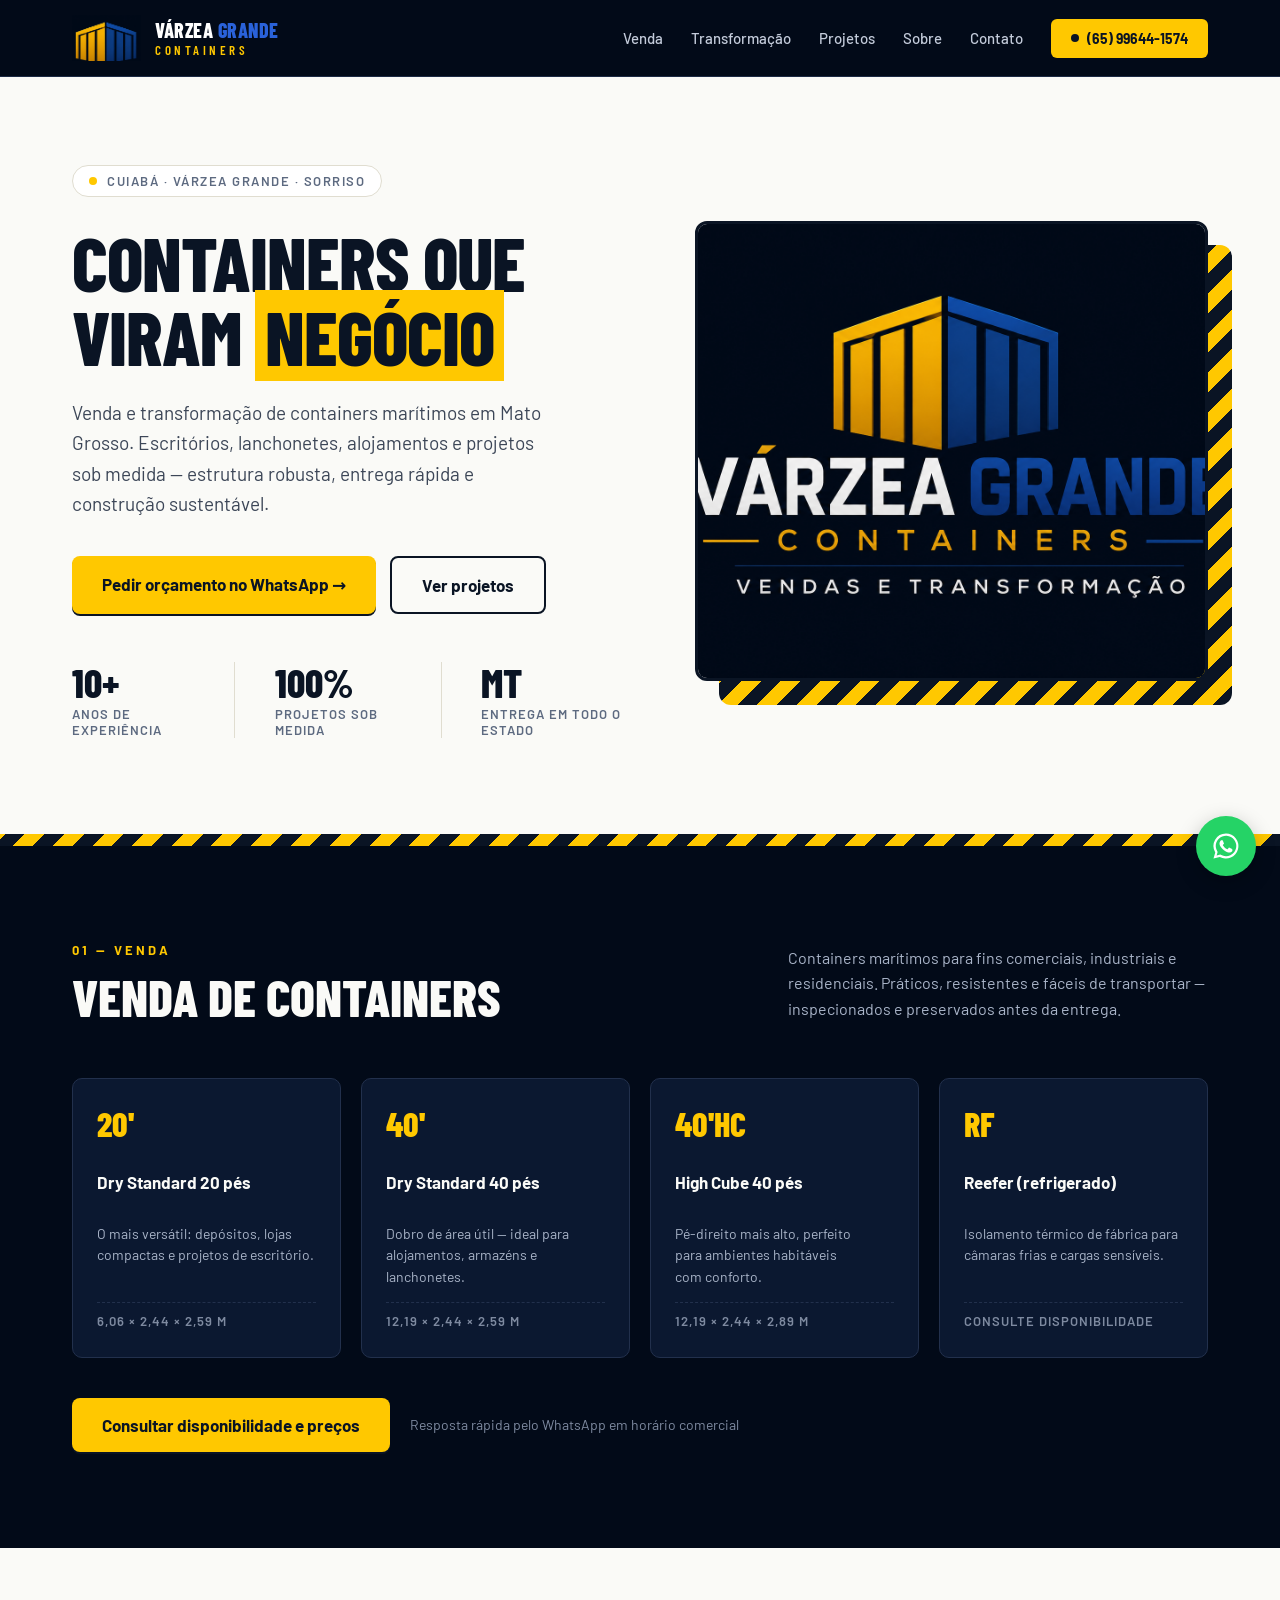
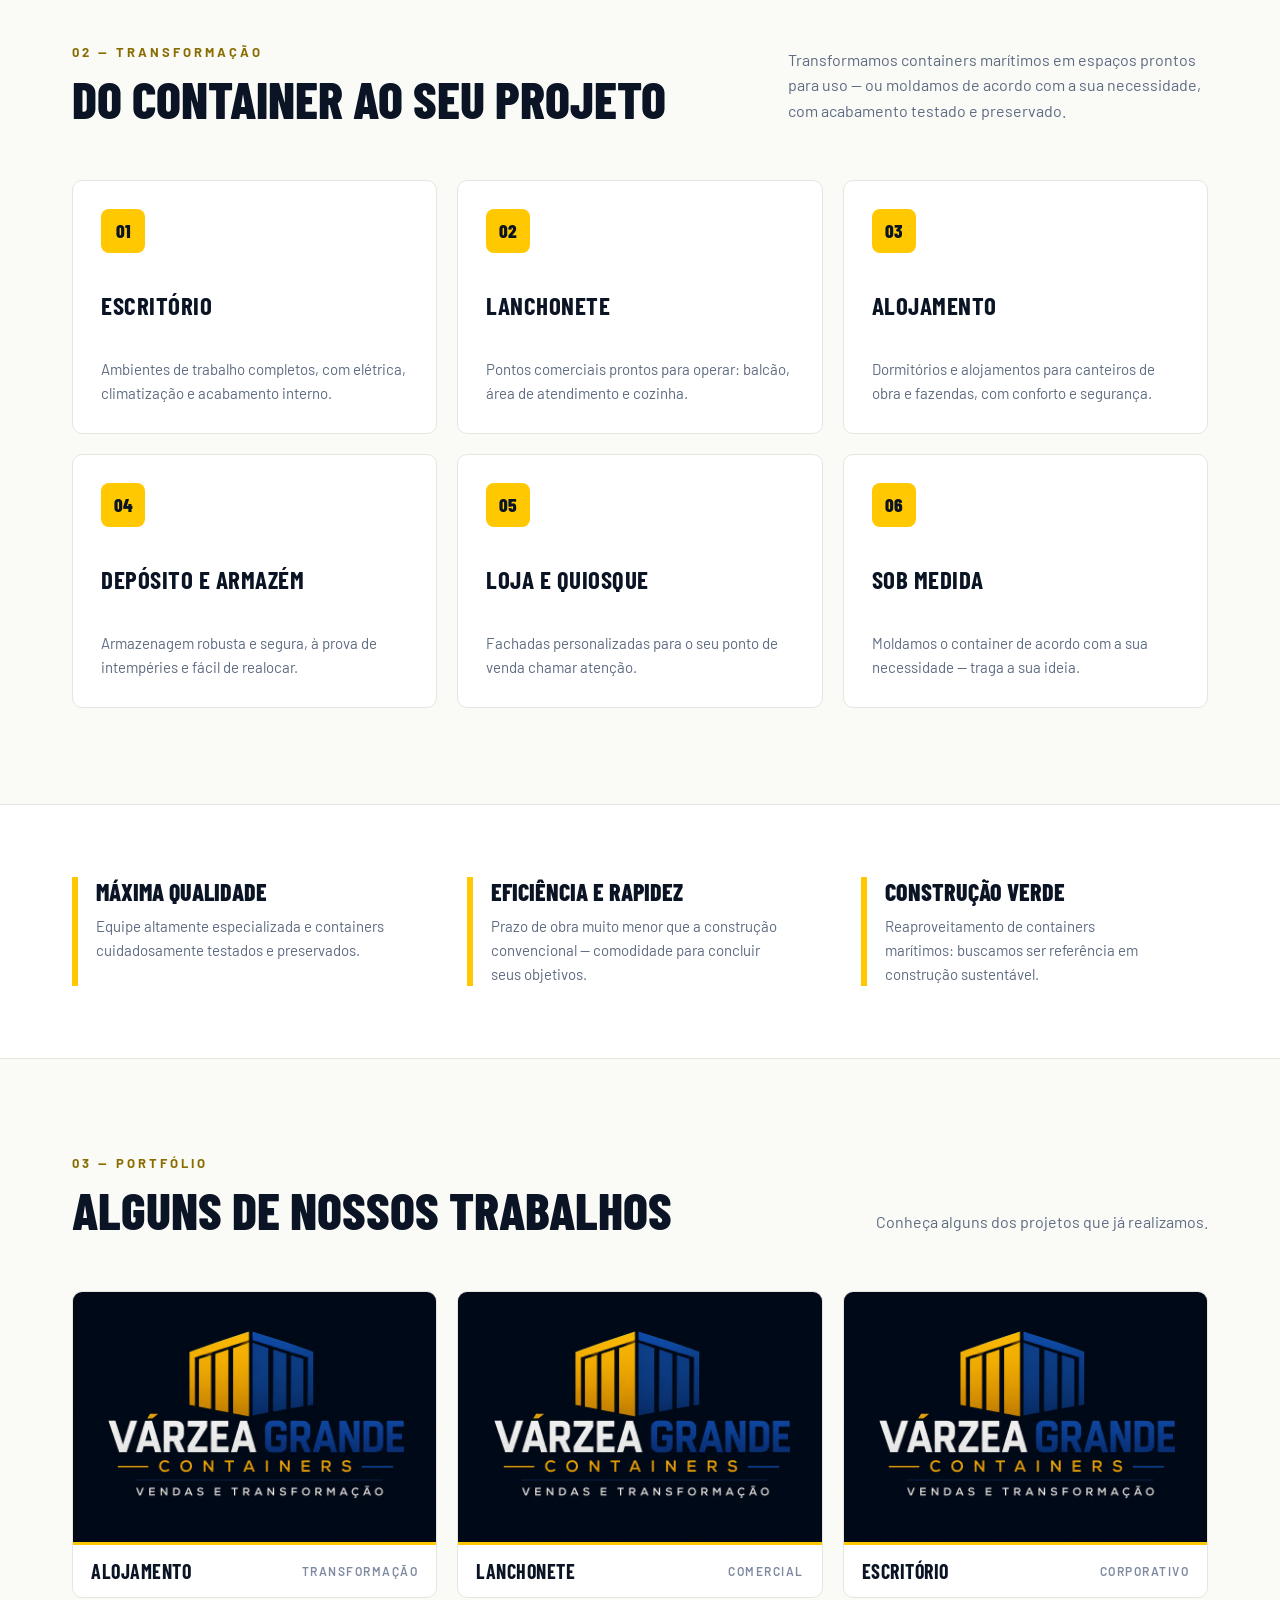
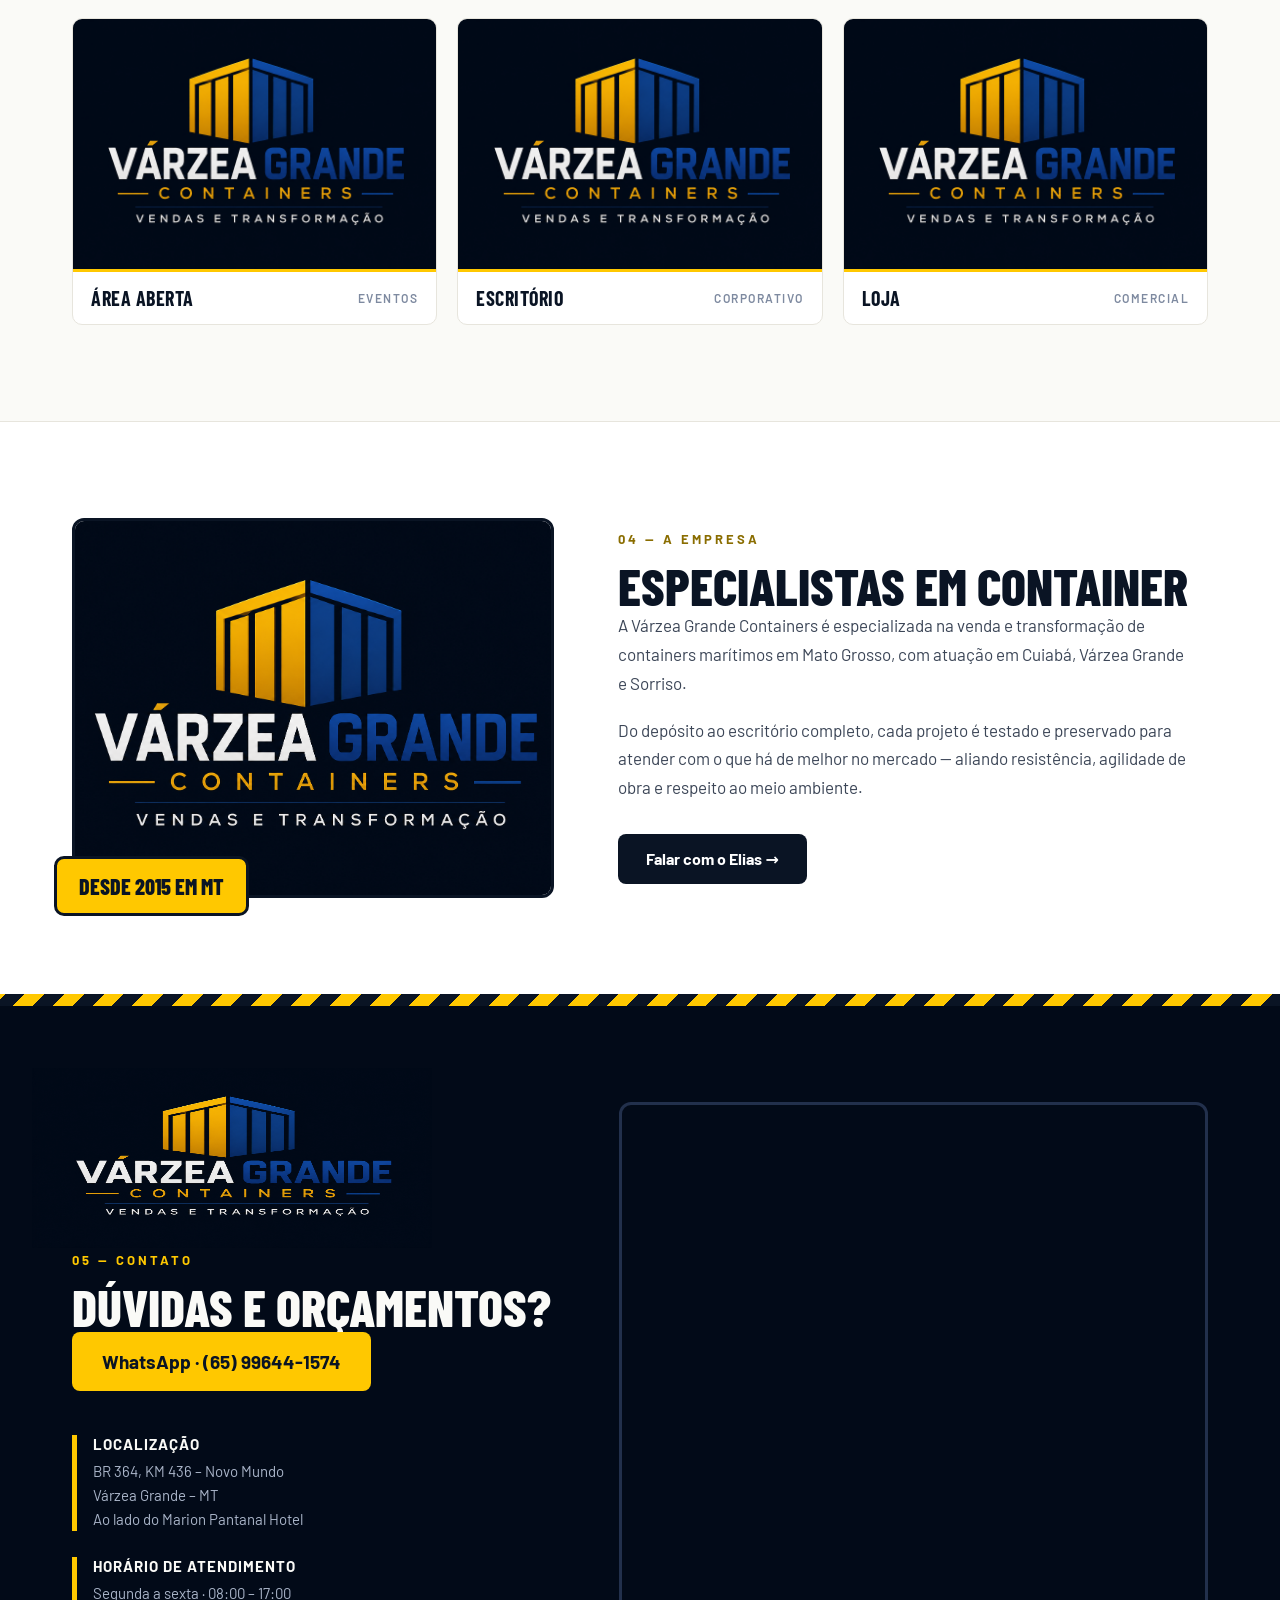
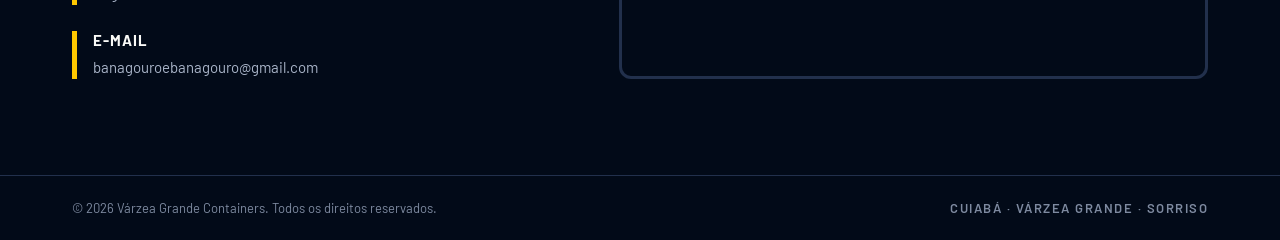
==== index.html @ d8d87a38 "SEO: sitemap, robots.txt, 404, _headers, meta tags aprimoradas, JSON-LD enriquecido, lazy loading em" ====
<!DOCTYPE html>
<html lang="pt-BR">
<head>
  <meta charset="utf-8">
  <meta name="viewport" content="width=device-width, initial-scale=1">
  <title>Várzea Grande Containers — Venda e Transformação de Containers em MT</title>
  <meta name="description" content="Venda e transformação de containers marítimos em Mato Grosso. Escritórios, lanchonetes, alojamentos e projetos sob medida. Entrega rápida em Cuiabá, Várzea Grande e Sorriso.">
  <meta name="keywords" content="container, venda de container, container transformers, container escritório, container lanchonete, container MT, Várzea Grande containers, Cuiabá container, container marítimo, container habitável">
  <meta name="robots" content="index, follow">
  <link rel="preconnect" href="https://fonts.googleapis.com">
  <link rel="preconnect" href="https://fonts.gstatic.com" crossorigin>
  <link href="https://fonts.googleapis.com/css2?family=Barlow+Condensed:wght@500;600;700;800&family=Barlow:wght@400;500;600;700&display=swap" rel="stylesheet">
  <link rel="stylesheet" href="styles.css">
  <link rel="icon" href="assets/logo-icon.png" type="image/png">
  <link rel="apple-touch-icon" href="assets/logo-icon.png">

  <link rel="canonical" href="https://varzeagrandecontainers.com.br/">
  <meta name="author" content="Várzea Grande Containers">
  <meta name="geo.region" content="BR-MT">
  <meta name="geo.placename" content="Várzea Grande">
  <meta name="geo.position" content="-15.646227;-56.198241">
  <meta name="ICBM" content="-15.646227, -56.198241">
  <meta name="theme-color" content="#0a0a0a">

  <meta property="og:type" content="website">
  <meta property="og:url" content="https://varzeagrandecontainers.com.br/">
  <meta property="og:title" content="Várzea Grande Containers — Venda e Transformação de Containers em MT">
  <meta property="og:description" content="Venda e transformação de containers marítimos em Mato Grosso. Escritórios, lanchonetes, alojamentos e projetos sob medida. Entrega rápida em Cuiabá, Várzea Grande e Sorriso.">
  <meta property="og:image" content="https://varzeagrandecontainers.com.br/assets/logo.png">
  <meta property="og:image:width" content="512">
  <meta property="og:image:height" content="512">
  <meta property="og:locale" content="pt_BR">
  <meta property="og:site_name" content="Várzea Grande Containers">

  <meta name="twitter:card" content="summary">
  <meta name="twitter:title" content="Várzea Grande Containers — Venda e Transformação de Containers em MT">
  <meta name="twitter:description" content="Venda e transformação de containers marítimos em Mato Grosso. Escritórios, lanchonetes, alojamentos e projetos sob medida.">
  <meta name="twitter:image" content="https://varzeagrandecontainers.com.br/assets/logo.png">

  <script type="application/ld+json">
  {
    "@context": "https://schema.org",
    "@type": "LocalBusiness",
    "@id": "https://varzeagrandecontainers.com.br",
    "name": "Várzea Grande Containers",
    "description": "Venda e transformação de containers marítimos em Mato Grosso. Escritórios, lanchonetes, alojamentos e projetos sob medida.",
    "url": "https://varzeagrandecontainers.com.br/",
    "telephone": "+5565996441574",
    "email": "banagouroebanagouro@gmail.com",
    "image": "https://varzeagrandecontainers.com.br/assets/logo.png",
    "logo": "https://varzeagrandecontainers.com.br/assets/logo-icon.png",
    "foundingDate": "2015",
    "priceRange": "$$",
    "areaServed": [
      { "@type": "City", "name": "Cuiabá" },
      { "@type": "City", "name": "Várzea Grande" },
      { "@type": "City", "name": "Sorriso" },
      { "@type": "State", "name": "Mato Grosso" }
    ],
    "sameAs": [
      "https://wa.me/5565996441574"
    ],
    "address": {
      "@type": "PostalAddress",
      "streetAddress": "BR 364, KM 436 – Novo Mundo",
      "addressLocality": "Várzea Grande",
      "addressRegion": "MT",
      "addressCountry": "BR",
      "postalCode": "78110-680"
    },
    "geo": {
      "@type": "GeoCoordinates",
      "latitude": -15.646227,
      "longitude": -56.198241
    },
    "openingHoursSpecification": {
      "@type": "OpeningHoursSpecification",
      "dayOfWeek": ["Monday", "Tuesday", "Wednesday", "Thursday", "Friday"],
      "opens": "08:00",
      "closes": "17:00"
    },
    "contactPoint": {
      "@type": "ContactPoint",
      "telephone": "+5565996441574",
      "contactType": "sales",
      "availableLanguage": ["Portuguese"]
    }
  }
  </script>
</head>
<body>

  <!-- ======================= NAV ======================= -->
  <header class="header">
    <div class="header-inner">
      <a href="#topo" class="logo">
        <img src="assets/logo-icon.png" alt="Várzea Grande Containers" class="logo-icon">
        <span class="logo-text">
          <span class="logo-title">Várzea <span class="logo-highlight">Grande</span></span>
          <span class="logo-sub">Containers</span>
        </span>
      </a>
      <button class="menu-toggle" aria-label="Abrir menu" onclick="document.querySelector('.nav').classList.toggle('nav--open');document.querySelector('.menu-toggle').classList.toggle('menu-toggle--open')">
        <span></span><span></span><span></span>
      </button>
      <nav class="nav">
        <a href="#venda" class="nav-link">Venda</a>
        <a href="#transformacao" class="nav-link">Transformação</a>
        <a href="#projetos" class="nav-link">Projetos</a>
        <a href="#sobre" class="nav-link">Sobre</a>
        <a href="#contato" class="nav-link">Contato</a>
        <a href="https://wa.me/5565996441574?text=Ol%C3%A1!%20Vi%20o%20site%20da%20V%C3%A1rzea%20Grande%20Containers%20e%20gostaria%20de%20um%20or%C3%A7amento." target="_blank" rel="noopener" class="btn-whats-nav">
          <span class="dot"></span>
          (65) 99644-1574
        </a>
      </nav>
    </div>
  </header>

  <!-- ======================= HERO ======================= -->
  <section id="topo" class="hero">
    <div class="hero-inner">
      <div class="hero-content">
        <div class="hero-badge">
          <span class="badge-dot"></span>
          Cuiabá · Várzea Grande · Sorriso
        </div>
        <h1 class="hero-title">
          Containers que viram <span class="hero-highlight">negócio</span>
        </h1>
        <p class="hero-desc">
          Venda e transformação de containers marítimos em Mato Grosso. Escritórios, lanchonetes, alojamentos e projetos sob medida — estrutura robusta, entrega rápida e construção sustentável.
        </p>
        <div class="hero-buttons">
          <a href="https://wa.me/5565996441574?text=Ol%C3%A1!%20Vi%20o%20site%20da%20V%C3%A1rzea%20Grande%20Containers%20e%20gostaria%20de%20um%20or%C3%A7amento." target="_blank" rel="noopener" class="btn-primary">
            Pedir orçamento no WhatsApp →
          </a>
          <a href="#projetos" class="btn-secondary">
            Ver projetos
          </a>
        </div>
        <div class="hero-stats">
          <div class="stat">
            <div class="stat-value">10+</div>
            <div class="stat-label">anos de experiência</div>
          </div>
          <div class="stat-divider"></div>
          <div class="stat">
            <div class="stat-value">100%</div>
            <div class="stat-label">projetos sob medida</div>
          </div>
          <div class="stat-divider"></div>
          <div class="stat">
            <div class="stat-value">MT</div>
            <div class="stat-label">entrega em todo o estado</div>
          </div>
        </div>
      </div>
      <div class="hero-image-wrap">
        <div class="hero-bg-pattern"></div>
        <div class="hero-image-frame">
          <img src="uploads/ChatGPT%20Image%209%20de%20jul.%20de%202026%2C%2013_11_49.png" alt="Container marítimo transformado em escritório comercial — Várzea Grande Containers" class="hero-img" loading="eager" width="600" height="460">
        </div>
      </div>
    </div>
    <div class="hero-divider"></div>
  </section>

  <!-- ======================= VENDA ======================= -->
  <section id="venda" class="section-venda">
    <div class="container">
      <div class="section-header">
        <div>
          <div class="section-tag">01 — Venda</div>
          <h2 class="section-title">Venda de containers</h2>
        </div>
        <p class="section-desc">
          Containers marítimos para fins comerciais, industriais e residenciais. Práticos, resistentes e fáceis de transportar — inspecionados e preservados antes da entrega.
        </p>
      </div>
      <div class="tipos-grid">
        <div class="tipo-card">
          <div class="tipo-tamanho">20'</div>
          <h3 class="tipo-nome">Dry Standard 20 pés</h3>
          <div class="tipo-desc">O mais versátil: depósitos, lojas compactas e projetos de escritório.</div>
          <div class="tipo-medidas">6,06 × 2,44 × 2,59 m</div>
        </div>
        <div class="tipo-card">
          <div class="tipo-tamanho">40'</div>
          <h3 class="tipo-nome">Dry Standard 40 pés</h3>
          <div class="tipo-desc">Dobro de área útil — ideal para alojamentos, armazéns e lanchonetes.</div>
          <div class="tipo-medidas">12,19 × 2,44 × 2,59 m</div>
        </div>
        <div class="tipo-card">
          <div class="tipo-tamanho">40'HC</div>
          <h3 class="tipo-nome">High Cube 40 pés</h3>
          <div class="tipo-desc">Pé-direito mais alto, perfeito para ambientes habitáveis com conforto.</div>
          <div class="tipo-medidas">12,19 × 2,44 × 2,89 m</div>
        </div>
        <div class="tipo-card">
          <div class="tipo-tamanho">RF</div>
          <h3 class="tipo-nome">Reefer (refrigerado)</h3>
          <div class="tipo-desc">Isolamento térmico de fábrica para câmaras frias e cargas sensíveis.</div>
          <div class="tipo-medidas">Consulte disponibilidade</div>
        </div>
      </div>
      <div class="venda-cta">
        <a href="https://wa.me/5565996441574?text=Ol%C3%A1!%20Vi%20o%20site%20da%20V%C3%A1rzea%20Grande%20Containers%20e%20gostaria%20de%20um%20or%C3%A7amento." target="_blank" rel="noopener" class="btn-primary">Consultar disponibilidade e preços</a>
        <span class="venda-cta-hint">Resposta rápida pelo WhatsApp em horário comercial</span>
      </div>
    </div>
  </section>

  <!-- ======================= TRANSFORMAÇÃO ======================= -->
  <section id="transformacao" class="section-transformacao">
    <div class="container">
      <div class="section-header">
        <div>
          <div class="section-tag section-tag--dark">02 — Transformação</div>
          <h2 class="section-title section-title--dark">Do container ao seu projeto</h2>
        </div>
        <p class="section-desc section-desc--dark">
          Transformamos containers marítimos em espaços prontos para uso — ou moldamos de acordo com a sua necessidade, com acabamento testado e preservado.
        </p>
      </div>
      <div class="servicos-grid">
        <div class="servico-card">
          <div class="servico-num">01</div>
          <h3 class="servico-nome">Escritório</h3>
          <div class="servico-desc">Ambientes de trabalho completos, com elétrica, climatização e acabamento interno.</div>
        </div>
        <div class="servico-card">
          <div class="servico-num">02</div>
          <h3 class="servico-nome">Lanchonete</h3>
          <div class="servico-desc">Pontos comerciais prontos para operar: balcão, área de atendimento e cozinha.</div>
        </div>
        <div class="servico-card">
          <div class="servico-num">03</div>
          <h3 class="servico-nome">Alojamento</h3>
          <div class="servico-desc">Dormitórios e alojamentos para canteiros de obra e fazendas, com conforto e segurança.</div>
        </div>
        <div class="servico-card">
          <div class="servico-num">04</div>
          <h3 class="servico-nome">Depósito e armazém</h3>
          <div class="servico-desc">Armazenagem robusta e segura, à prova de intempéries e fácil de realocar.</div>
        </div>
        <div class="servico-card">
          <div class="servico-num">05</div>
          <h3 class="servico-nome">Loja e quiosque</h3>
          <div class="servico-desc">Fachadas personalizadas para o seu ponto de venda chamar atenção.</div>
        </div>
        <div class="servico-card">
          <div class="servico-num">06</div>
          <h3 class="servico-nome">Sob medida</h3>
          <div class="servico-desc">Moldamos o container de acordo com a sua necessidade — traga a sua ideia.</div>
        </div>
      </div>
    </div>
  </section>

  <!-- ======================= DIFERENCIAIS ======================= -->
  <section class="section-diferenciais">
    <div class="container diferenciais-inner">
      <div class="diferencial">
        <div class="diferencial-bar"></div>
        <div>
          <div class="diferencial-title">Máxima qualidade</div>
          <div class="diferencial-desc">Equipe altamente especializada e containers cuidadosamente testados e preservados.</div>
        </div>
      </div>
      <div class="diferencial">
        <div class="diferencial-bar"></div>
        <div>
          <div class="diferencial-title">Eficiência e rapidez</div>
          <div class="diferencial-desc">Prazo de obra muito menor que a construção convencional — comodidade para concluir seus objetivos.</div>
        </div>
      </div>
      <div class="diferencial">
        <div class="diferencial-bar"></div>
        <div>
          <div class="diferencial-title">Construção verde</div>
          <div class="diferencial-desc">Reaproveitamento de containers marítimos: buscamos ser referência em construção sustentável.</div>
        </div>
      </div>
    </div>
  </section>

  <!-- ======================= PROJETOS ======================= -->
  <section id="projetos" class="section-projetos">
    <div class="container">
      <div class="section-header">
        <div>
          <div class="section-tag section-tag--dark">03 — Portfólio</div>
          <h2 class="section-title section-title--dark">Alguns de nossos trabalhos</h2>
        </div>
        <p class="section-desc section-desc--dark">Conheça alguns dos projetos que já realizamos.</p>
      </div>
      <div class="projetos-grid">
        <div class="projeto-card">
          <div class="projeto-img-wrap">
            <img src="uploads/ChatGPT%20Image%209%20de%20jul.%20de%202026%2C%2013_11_49.png" alt="Container transformado em alojamento — Várzea Grande Containers" class="projeto-img" loading="lazy" width="400" height="250">
          </div>
          <div class="projeto-info">
            <span class="projeto-nome">Alojamento</span>
            <span class="projeto-tag">Transformação</span>
          </div>
        </div>
        <div class="projeto-card">
          <div class="projeto-img-wrap">
            <img src="uploads/ChatGPT%20Image%209%20de%20jul.%20de%202026%2C%2013_11_49.png" alt="Container transformado em lanchonete — Várzea Grande Containers" class="projeto-img" loading="lazy" width="400" height="250">
          </div>
          <div class="projeto-info">
            <span class="projeto-nome">Lanchonete</span>
            <span class="projeto-tag">Comercial</span>
          </div>
        </div>
        <div class="projeto-card">
          <div class="projeto-img-wrap">
            <img src="uploads/ChatGPT%20Image%209%20de%20jul.%20de%202026%2C%2013_11_49.png" alt="Container transformado em escritório corporativo — Várzea Grande Containers" class="projeto-img" loading="lazy" width="400" height="250">
          </div>
          <div class="projeto-info">
            <span class="projeto-nome">Escritório</span>
            <span class="projeto-tag">Corporativo</span>
          </div>
        </div>
        <div class="projeto-card">
          <div class="projeto-img-wrap">
            <img src="uploads/ChatGPT%20Image%209%20de%20jul.%20de%202026%2C%2013_11_49.png" alt="Container transformado em área aberta para eventos — Várzea Grande Containers" class="projeto-img" loading="lazy" width="400" height="250">
          </div>
          <div class="projeto-info">
            <span class="projeto-nome">Área aberta</span>
            <span class="projeto-tag">Eventos</span>
          </div>
        </div>
        <div class="projeto-card">
          <div class="projeto-img-wrap">
            <img src="uploads/ChatGPT%20Image%209%20de%20jul.%20de%202026%2C%2013_11_49.png" alt="Container transformado em escritório executivo — Várzea Grande Containers" class="projeto-img" loading="lazy" width="400" height="250">
          </div>
          <div class="projeto-info">
            <span class="projeto-nome">Escritório</span>
            <span class="projeto-tag">Corporativo</span>
          </div>
        </div>
        <div class="projeto-card">
          <div class="projeto-img-wrap">
            <img src="uploads/ChatGPT%20Image%209%20de%20jul.%20de%202026%2C%2013_11_49.png" alt="Container transformado em loja comercial — Várzea Grande Containers" class="projeto-img" loading="lazy" width="400" height="250">
          </div>
          <div class="projeto-info">
            <span class="projeto-nome">Loja</span>
            <span class="projeto-tag">Comercial</span>
          </div>
        </div>
      </div>
    </div>
  </section>

  <!-- ======================= SOBRE ======================= -->
  <section id="sobre" class="section-sobre">
    <div class="container sobre-inner">
      <div class="sobre-image-wrap">
        <div class="sobre-image-frame">
          <img src="uploads/ChatGPT%20Image%209%20de%20jul.%20de%202026%2C%2013_11_49.png" alt="Pátio da Várzea Grande Containers com containers marítimos disponíveis para venda" class="sobre-img" loading="lazy" width="500" height="380">
        </div>
        <div class="sobre-badge">Desde 2015 em MT</div>
      </div>
      <div>
        <div class="section-tag section-tag--dark">04 — A empresa</div>
        <h2 class="section-title section-title--dark">Especialistas em container</h2>
        <p class="sobre-text">
          A Várzea Grande Containers é especializada na venda e transformação de containers marítimos em Mato Grosso, com atuação em Cuiabá, Várzea Grande e Sorriso.
        </p>
        <p class="sobre-text sobre-text--last">
          Do depósito ao escritório completo, cada projeto é testado e preservado para atender com o que há de melhor no mercado — aliando resistência, agilidade de obra e respeito ao meio ambiente.
        </p>
        <a href="https://wa.me/5565996441574?text=Ol%C3%A1!%20Vi%20o%20site%20da%20V%C3%A1rzea%20Grande%20Containers%20e%20gostaria%20de%20um%20or%C3%A7amento." target="_blank" rel="noopener" class="btn-dark">Falar com o Elias →</a>
      </div>
    </div>
  </section>

  <!-- ======================= CONTATO ======================= -->
  <section id="contato" class="section-contato">
    <div class="contato-divider-top"></div>
    <div class="container contato-inner">
      <div class="contato-info">
        <img src="assets/logo.png" alt="Várzea Grande Containers — logo" class="contato-logo" loading="lazy" width="400" height="180">
        <div class="section-tag">05 — Contato</div>
        <h2 class="section-title section-title--hero">Dúvidas e orçamentos?</h2>
        <a href="https://wa.me/5565996441574?text=Ol%C3%A1!%20Vi%20o%20site%20da%20V%C3%A1rzea%20Grande%20Containers%20e%20gostaria%20de%20um%20or%C3%A7amento." target="_blank" rel="noopener" class="btn-whats-large">
          WhatsApp · (65) 99644-1574
        </a>
        <div class="contato-details">
          <div class="contato-item">
            <div class="contato-bar"></div>
            <div>
              <div class="contato-label">Localização</div>
              <div class="contato-value">BR 364, KM 436 – Novo Mundo<br>Várzea Grande – MT<br>Ao lado do Marion Pantanal Hotel</div>
            </div>
          </div>
          <div class="contato-item">
            <div class="contato-bar"></div>
            <div>
              <div class="contato-label">Horário de atendimento</div>
              <div class="contato-value">Segunda a sexta · 08:00 – 17:00</div>
            </div>
          </div>
          <div class="contato-item">
            <div class="contato-bar"></div>
            <div>
              <div class="contato-label">E-mail</div>
              <div class="contato-value"><a href="mailto:banagouroebanagouro@gmail.com" class="contato-email">banagouroebanagouro@gmail.com</a></div>
            </div>
          </div>
        </div>
      </div>
      <div class="mapa-wrap">
        <iframe src="https://www.google.com/maps/embed?pb=!1m18!1m12!1m3!1d1633.340367341292!2d-56.198241009332634!3d-15.646227597022769!2m3!1f0!2f0!3f0!3m2!1i1024!2i768!4f13.1!3m3!1m2!1s0x939dad522acdd9f7%3A0x4828be3e734be021!2sR.%20F%20(Jd%20Mundo%20Novo)%2C%20368%20-%20Sapateiro%2C%20V%C3%A1rzea%20Grande%20-%20MT!5e1!3m2!1spt-BR!2sbr!4v1638643722838!5m2!1spt-BR!2sbr" class="mapa" loading="lazy" title="Mapa — Várzea Grande Containers"></iframe>
      </div>
    </div>
    <div class="footer">
      <div class="container footer-inner">
        <span>© 2026 Várzea Grande Containers. Todos os direitos reservados.</span>
        <span class="footer-cidades">Cuiabá · Várzea Grande · Sorriso</span>
      </div>
    </div>
  </section>

  <!-- ======================= WHATSAPP FLUTUANTE ======================= -->
  <a href="https://wa.me/5565996441574?text=Ol%C3%A1!%20Vi%20o%20site%20da%20V%C3%A1rzea%20Grande%20Containers%20e%20gostaria%20de%20um%20or%C3%A7amento." target="_blank" rel="noopener" class="whatsapp-float" title="Falar no WhatsApp" aria-label="Falar no WhatsApp">
    <svg width="30" height="30" viewBox="0 0 24 24" fill="#FFFFFF"><path d="M12 2a10 10 0 0 0-8.6 15.1L2 22l5-1.3A10 10 0 1 0 12 2zm0 18.2a8.2 8.2 0 0 1-4.2-1.2l-.3-.2-3 .8.8-2.9-.2-.3A8.2 8.2 0 1 1 12 20.2zm4.5-6.1c-.2-.1-1.5-.7-1.7-.8-.2-.1-.4-.1-.6.1-.2.2-.6.8-.8 1-.1.2-.3.2-.5.1a6.7 6.7 0 0 1-3.3-2.9c-.3-.4 0-.6.2-.8l.5-.6c.1-.2.1-.4 0-.5l-.8-1.9c-.2-.5-.4-.4-.6-.4h-.5c-.2 0-.5.1-.7.3-.2.3-.9.9-.9 2.2s.9 2.5 1 2.7c.1.2 1.8 2.8 4.4 3.9 2.6 1.1 2.6.7 3.1.7.5-.1 1.5-.6 1.7-1.2.2-.6.2-1.1.2-1.2-.1-.1-.3-.2-.5-.3z"/></svg>
  </a>

  <script src="script.js"></script>
</body>
</html>
---- styles.css ----
/* ======================= RESET & BASE ======================= */
:root {
  --accent: #FFC800;
  --dark: #0A1424;
  --light: #FAFAF7;
  --text: #0A1424;
  --text-muted: #5D6A80;
  --border: #E7E5DD;
  --header-bg: #020A18;
  --card-bg: #0B1830;
  --card-border: #22304C;
}

html { scroll-behavior: smooth; }
*, *::before, *::after { box-sizing: border-box; }
body {
  margin: 0;
  background: var(--light);
  color: var(--text);
  font-family: 'Barlow', system-ui, sans-serif;
  -webkit-font-smoothing: antialiased;
}
a { color: inherit; }
a:hover { color: #8a6d00; }
::selection { background: var(--accent); color: var(--dark); }
img { max-width: 100%; display: block; }
.container { max-width: 1200px; margin: 0 auto; padding: 0 32px; }

/* ======================= HEADER / NAV ======================= */
.header {
  position: sticky;
  top: 0;
  z-index: 50;
  background: var(--header-bg);
  border-bottom: 1px solid #1C2A44;
}
.header-inner {
  max-width: 1200px;
  margin: 0 auto;
  padding: 0 32px;
  height: 76px;
  display: flex;
  align-items: center;
  justify-content: space-between;
  gap: 24px;
}
.logo {
  display: flex;
  align-items: center;
  gap: 14px;
  text-decoration: none;
}
.logo-icon { height: 46px; }
.logo-text { display: flex; flex-direction: column; line-height: 1; gap: 4px; }
.logo-title {
  font-family: 'Barlow Condensed', sans-serif;
  font-weight: 800;
  font-size: 20px;
  letter-spacing: 0.5px;
  text-transform: uppercase;
  color: #FFFFFF;
}
.logo-highlight { color: #2A62D9; }
.logo-sub {
  font-family: 'Barlow Condensed', sans-serif;
  font-weight: 600;
  font-size: 13px;
  letter-spacing: 3.5px;
  text-transform: uppercase;
  color: var(--accent);
}
.nav { display: flex; align-items: center; gap: 28px; font-size: 15px; font-weight: 500; }
.nav-link { text-decoration: none; color: #C3CBDA; transition: color .2s; }
.nav-link:hover { color: #FFFFFF; }
.btn-whats-nav {
  display: inline-flex;
  align-items: center;
  gap: 8px;
  background: var(--accent);
  color: var(--dark);
  text-decoration: none;
  padding: 11px 20px;
  border-radius: 6px;
  font-weight: 700;
  font-size: 14px;
  transition: filter .2s;
}
.btn-whats-nav:hover { filter: brightness(1.08); color: var(--dark); }
.dot {
  width: 8px;
  height: 8px;
  border-radius: 50%;
  background: var(--dark);
  flex: none;
}

/* Hamburger menu */
.menu-toggle {
  display: none;
  flex-direction: column;
  gap: 5px;
  background: none;
  border: none;
  cursor: pointer;
  padding: 4px;
}
.menu-toggle span {
  display: block;
  width: 26px;
  height: 2px;
  background: #C3CBDA;
  border-radius: 2px;
  transition: .3s;
}
.menu-toggle--open span:nth-child(1) { transform: rotate(45deg) translate(5px, 5px); }
.menu-toggle--open span:nth-child(2) { opacity: 0; }
.menu-toggle--open span:nth-child(3) { transform: rotate(-45deg) translate(5px, -5px); }

/* ======================= HERO ======================= */
.hero { position: relative; overflow: hidden; }
.hero-inner {
  max-width: 1200px;
  margin: 0 auto;
  padding: 88px 32px 96px;
  display: grid;
  grid-template-columns: 1.05fr 0.95fr;
  gap: 56px;
  align-items: center;
}
.hero-badge {
  display: inline-flex;
  align-items: center;
  gap: 10px;
  border: 1px solid #E0DDD0;
  background: #FFFFFF;
  border-radius: 999px;
  padding: 7px 16px;
  font-size: 13px;
  font-weight: 600;
  letter-spacing: 1.5px;
  text-transform: uppercase;
  color: var(--text-muted);
  margin-bottom: 28px;
}
.badge-dot {
  width: 8px;
  height: 8px;
  background: var(--accent);
  border-radius: 50%;
  flex: none;
}
.hero-title {
  font-family: 'Barlow Condensed', sans-serif;
  font-weight: 800;
  font-size: 76px;
  line-height: 0.98;
  letter-spacing: -1px;
  text-transform: uppercase;
  margin: 0 0 24px;
}
.hero-highlight {
  background: var(--accent);
  padding: 0 10px;
  box-decoration-break: clone;
  -webkit-box-decoration-break: clone;
}
.hero-desc {
  font-size: 19px;
  line-height: 1.6;
  color: #3C4657;
  max-width: 480px;
  margin: 0 0 36px;
  text-wrap: pretty;
}
.hero-buttons { display: flex; gap: 14px; flex-wrap: wrap; }
.btn-primary {
  display: inline-flex;
  align-items: center;
  gap: 10px;
  background: var(--accent);
  color: var(--dark);
  text-decoration: none;
  padding: 17px 30px;
  border-radius: 8px;
  font-weight: 700;
  font-size: 17px;
  box-shadow: 0 2px 0 var(--dark);
  transition: transform .15s, box-shadow .15s;
}
.btn-primary:hover { transform: translateY(-2px); box-shadow: 0 4px 0 var(--dark); color: var(--dark); }
.btn-secondary {
  display: inline-flex;
  align-items: center;
  padding: 17px 30px;
  border: 2px solid var(--dark);
  border-radius: 8px;
  font-weight: 700;
  font-size: 17px;
  text-decoration: none;
  color: var(--dark);
  transition: background .15s, color .15s;
}
.btn-secondary:hover { background: var(--dark); color: #FFFFFF; }
.hero-stats { display: flex; gap: 40px; margin-top: 48px; }
.stat-value {
  font-family: 'Barlow Condensed', sans-serif;
  font-weight: 800;
  font-size: 40px;
  line-height: 1;
}
.stat-label {
  font-size: 13px;
  font-weight: 600;
  letter-spacing: 1px;
  text-transform: uppercase;
  color: var(--text-muted);
  margin-top: 4px;
}
.stat-divider { width: 1px; background: #E0DDD0; }
.hero-image-wrap { position: relative; }
.hero-bg-pattern {
  position: absolute;
  inset: 24px -24px -24px 24px;
  background: repeating-linear-gradient(-45deg, var(--dark) 0 14px, var(--accent) 14px 28px);
  border-radius: 12px;
}
.hero-image-frame {
  position: relative;
  height: 460px;
  border-radius: 12px;
  overflow: hidden;
  border: 3px solid var(--dark);
  background: #F1EFE8;
}
.hero-img { width: 100%; height: 100%; object-fit: cover; }
.hero-divider {
  height: 12px;
  background: repeating-linear-gradient(-45deg, var(--dark) 0 14px, var(--accent) 14px 28px);
}

/* ======================= VENDA ======================= */
.section-venda { background: var(--header-bg); color: var(--light); }
.section-venda .container { padding: 96px 32px; }
.section-header {
  display: flex;
  align-items: flex-end;
  justify-content: space-between;
  gap: 32px;
  flex-wrap: wrap;
  margin-bottom: 56px;
}
.section-tag {
  font-size: 13px;
  font-weight: 700;
  letter-spacing: 3px;
  text-transform: uppercase;
  color: var(--accent);
  margin-bottom: 12px;
}
.section-tag--dark { color: #8a6d00; }
.section-title {
  font-family: 'Barlow Condensed', sans-serif;
  font-weight: 800;
  font-size: 52px;
  line-height: 1;
  text-transform: uppercase;
  margin: 0;
}
.section-title--dark { color: var(--dark); }
.section-title--hero { color: var(--light); }
.section-desc {
  max-width: 420px;
  font-size: 16px;
  line-height: 1.6;
  color: #A9B4C8;
  margin: 0;
  text-wrap: pretty;
}
.section-desc--dark { color: var(--text-muted); }
.tipos-grid { display: grid; grid-template-columns: repeat(4, 1fr); gap: 20px; }
.tipo-card {
  border: 1px solid var(--card-border);
  border-radius: 10px;
  padding: 28px 24px;
  display: flex;
  flex-direction: column;
  gap: 14px;
  background: var(--card-bg);
  transition: border-color .2s;
}
.tipo-card:hover { border-color: var(--accent); }
.tipo-tamanho {
  font-family: 'Barlow Condensed', sans-serif;
  font-weight: 800;
  font-size: 34px;
  color: var(--accent);
  line-height: 1;
}
.tipo-nome { font-weight: 700; font-size: 17px; }
.tipo-desc { font-size: 14px; line-height: 1.55; color: #A9B4C8; text-wrap: pretty; }
.tipo-medidas {
  margin-top: auto;
  padding-top: 10px;
  border-top: 1px dashed var(--card-border);
  font-size: 13px;
  font-weight: 600;
  letter-spacing: 1px;
  text-transform: uppercase;
  color: #7E8AA0;
}
.venda-cta {
  margin-top: 40px;
  display: flex;
  align-items: center;
  gap: 20px;
  flex-wrap: wrap;
}
.venda-cta-hint { font-size: 14px; color: #7E8AA0; }

/* ======================= TRANSFORMAÇÃO ======================= */
.section-transformacao { background: var(--light); }
.section-transformacao .container { padding: 96px 32px; }
.servicos-grid { display: grid; grid-template-columns: repeat(3, 1fr); gap: 20px; }
.servico-card {
  background: #FFFFFF;
  border: 1px solid var(--border);
  border-radius: 10px;
  padding: 28px;
  display: flex;
  flex-direction: column;
  gap: 12px;
  transition: border-color .2s, box-shadow .2s;
}
.servico-card:hover { border-color: var(--dark); box-shadow: 0 4px 0 var(--accent); }
.servico-num {
  width: 44px;
  height: 44px;
  background: var(--accent);
  border-radius: 8px;
  display: grid;
  place-items: center;
  font-family: 'Barlow Condensed', sans-serif;
  font-weight: 800;
  font-size: 19px;
}
.servico-nome {
  font-family: 'Barlow Condensed', sans-serif;
  font-weight: 700;
  font-size: 25px;
  text-transform: uppercase;
  letter-spacing: 0.5px;
}
.servico-desc { font-size: 15px; line-height: 1.6; color: var(--text-muted); text-wrap: pretty; }

/* ======================= DIFERENCIAIS ======================= */
.section-diferenciais {
  border-top: 1px solid var(--border);
  border-bottom: 1px solid var(--border);
  background: #FFFFFF;
}
.diferenciais-inner {
  padding: 72px 32px;
  display: grid;
  grid-template-columns: repeat(3, 1fr);
  gap: 48px;
}
.diferencial { display: flex; gap: 18px; }
.diferencial-bar { width: 6px; background: var(--accent); flex: none; }
.diferencial-title {
  font-family: 'Barlow Condensed', sans-serif;
  font-weight: 800;
  font-size: 24px;
  text-transform: uppercase;
  margin-bottom: 8px;
}
.diferencial-desc { font-size: 15px; line-height: 1.6; color: var(--text-muted); text-wrap: pretty; }

/* ======================= PROJETOS ======================= */
.section-projetos { background: var(--light); }
.section-projetos .container { padding: 96px 32px; }
.projetos-grid { display: grid; grid-template-columns: repeat(3, 1fr); gap: 20px; }
.projeto-card {
  display: flex;
  flex-direction: column;
  gap: 0;
  border: 1px solid var(--border);
  border-radius: 10px;
  overflow: hidden;
  background: #FFFFFF;
}
.projeto-img-wrap { height: 250px; overflow: hidden; }
.projeto-img { width: 100%; height: 100%; object-fit: cover; transition: transform .4s; }
.projeto-card:hover .projeto-img { transform: scale(1.05); }
.projeto-info {
  display: flex;
  align-items: center;
  justify-content: space-between;
  padding: 14px 18px;
  border-top: 3px solid var(--accent);
}
.projeto-nome {
  font-family: 'Barlow Condensed', sans-serif;
  font-weight: 700;
  font-size: 20px;
  text-transform: uppercase;
  letter-spacing: 0.5px;
}
.projeto-tag { font-size: 12px; font-weight: 600; letter-spacing: 1.5px; text-transform: uppercase; color: #7E8AA0; }

/* ======================= SOBRE ======================= */
.section-sobre { background: #FFFFFF; border-top: 1px solid var(--border); }
.sobre-inner {
  padding: 96px 32px;
  display: grid;
  grid-template-columns: 0.9fr 1.1fr;
  gap: 64px;
  align-items: center;
}
.sobre-image-wrap { position: relative; }
.sobre-image-frame {
  height: 380px;
  border-radius: 12px;
  overflow: hidden;
  border: 3px solid var(--dark);
}
.sobre-img { width: 100%; height: 100%; object-fit: cover; }
.sobre-badge {
  position: absolute;
  bottom: -18px;
  left: -18px;
  background: var(--accent);
  border: 3px solid var(--dark);
  border-radius: 10px;
  padding: 14px 22px;
  font-family: 'Barlow Condensed', sans-serif;
  font-weight: 800;
  font-size: 22px;
  text-transform: uppercase;
}
.sobre-text {
  font-size: 17px;
  line-height: 1.7;
  color: #3C4657;
  margin: 0 0 18px;
  text-wrap: pretty;
}
.sobre-text--last { margin-bottom: 32px; }
.btn-dark {
  display: inline-flex;
  align-items: center;
  gap: 10px;
  background: var(--dark);
  color: #FFFFFF;
  text-decoration: none;
  padding: 15px 28px;
  border-radius: 8px;
  font-weight: 700;
  font-size: 16px;
  transition: background .2s;
}
.btn-dark:hover { background: #16233D; color: #FFFFFF; }

/* ======================= CONTATO ======================= */
.section-contato { background: var(--header-bg); color: var(--light); }
.contato-divider-top {
  height: 12px;
  background: repeating-linear-gradient(-45deg, var(--dark) 0 14px, var(--accent) 14px 28px);
}
.contato-inner {
  padding: 96px 32px;
  display: grid;
  grid-template-columns: 1fr 1.2fr;
  gap: 56px;
}
.contato-logo { height: 180px; margin: -34px 0 4px -40px; }
.btn-whats-large {
  display: inline-flex;
  align-items: center;
  gap: 12px;
  background: var(--accent);
  color: var(--dark);
  text-decoration: none;
  padding: 18px 30px;
  border-radius: 8px;
  font-weight: 700;
  font-size: 19px;
  margin-bottom: 44px;
  transition: filter .2s;
}
.btn-whats-large:hover { filter: brightness(1.08); color: var(--dark); }
.contato-details { display: grid; gap: 26px; }
.contato-item { display: flex; gap: 16px; }
.contato-bar { width: 5px; background: var(--accent); flex: none; }
.contato-label {
  font-weight: 700;
  font-size: 15px;
  letter-spacing: 1px;
  text-transform: uppercase;
  margin-bottom: 6px;
}
.contato-value { font-size: 15px; line-height: 1.6; color: #A9B4C8; }
.contato-email { color: #A9B4C8; text-decoration: none; transition: color .2s; }
.contato-email:hover { color: var(--light); }
.mapa-wrap {
  border-radius: 12px;
  overflow: hidden;
  border: 3px solid var(--card-border);
  min-height: 440px;
}
.mapa { width: 100%; height: 100%; min-height: 440px; border: 0; display: block; filter: grayscale(0.3); }
.footer { border-top: 1px solid var(--card-border); }
.footer-inner {
  padding: 24px 32px;
  display: flex;
  align-items: center;
  justify-content: space-between;
  gap: 16px;
  flex-wrap: wrap;
  font-size: 13px;
  color: #7E8AA0;
}
.footer-cidades { font-weight: 600; letter-spacing: 1.5px; text-transform: uppercase; }

/* ======================= WHATSAPP FLUTUANTE ======================= */
.whatsapp-float {
  position: fixed;
  right: 24px;
  bottom: 24px;
  z-index: 60;
  width: 60px;
  height: 60px;
  border-radius: 50%;
  background: #25D366;
  display: grid;
  place-items: center;
  box-shadow: 0 6px 20px rgba(0,0,0,.25);
  text-decoration: none;
  transition: transform .2s;
}
.whatsapp-float:hover { transform: scale(1.08); }

/* ======================= RESPONSIVE ======================= */
@media (max-width: 1024px) {
  .hero-title { font-size: 56px; }
  .tipos-grid { grid-template-columns: repeat(2, 1fr); }
  .projetos-grid { grid-template-columns: repeat(2, 1fr); }
  .servicos-grid { grid-template-columns: repeat(2, 1fr); }
}

@media (max-width: 900px) {
  .hero-inner { grid-template-columns: 1fr; padding: 60px 32px 72px; }
  .hero-image-wrap { display: none; }
  .hero-title { font-size: 48px; }
  .sobre-inner { grid-template-columns: 1fr; }
  .contato-inner { grid-template-columns: 1fr; }
  .diferenciais-inner { grid-template-columns: 1fr; gap: 32px; }
}

@media (max-width: 768px) {
  .nav {
    position: fixed;
    top: 76px;
    left: 0;
    right: 0;
    background: var(--header-bg);
    flex-direction: column;
    padding: 24px 32px;
    gap: 16px;
    align-items: stretch;
    transform: translateY(-120%);
    opacity: 0;
    transition: transform .3s, opacity .3s;
    border-bottom: 1px solid #1C2A44;
    z-index: 49;
  }
  .nav--open { transform: translateY(0); opacity: 1; }
  .nav-link { padding: 8px 0; }
  .btn-whats-nav { justify-content: center; }
  .menu-toggle { display: flex; }

  .hero-title { font-size: 40px; }
  .hero-stats { gap: 24px; }
  .stat-value { font-size: 32px; }
  .section-title { font-size: 38px; }
  .tipos-grid { grid-template-columns: 1fr; }
  .servicos-grid { grid-template-columns: 1fr; }
  .projetos-grid { grid-template-columns: 1fr; }
  .venda-cta { flex-direction: column; align-items: stretch; }
  .venda-cta .btn-primary { justify-content: center; }
}

@media (max-width: 480px) {
  .header-inner { padding: 0 16px; }
  .hero-inner { padding: 40px 16px 56px; }
  .hero-title { font-size: 34px; }
  .hero-desc { font-size: 17px; }
  .hero-buttons .btn-primary,
  .hero-buttons .btn-secondary { width: 100%; justify-content: center; }
  .hero-stats { flex-direction: column; gap: 16px; }
  .stat-divider { display: none; }
  .section-venda .container,
  .section-transformacao .container,
  .section-projetos .container,
  .sobre-inner,
  .contato-inner,
  .diferenciais-inner { padding: 56px 16px; }
  .container { padding: 0 16px; }
  .section-title { font-size: 32px; }
  .contato-logo { height: 140px; margin: -24px 0 4px -24px; }
}
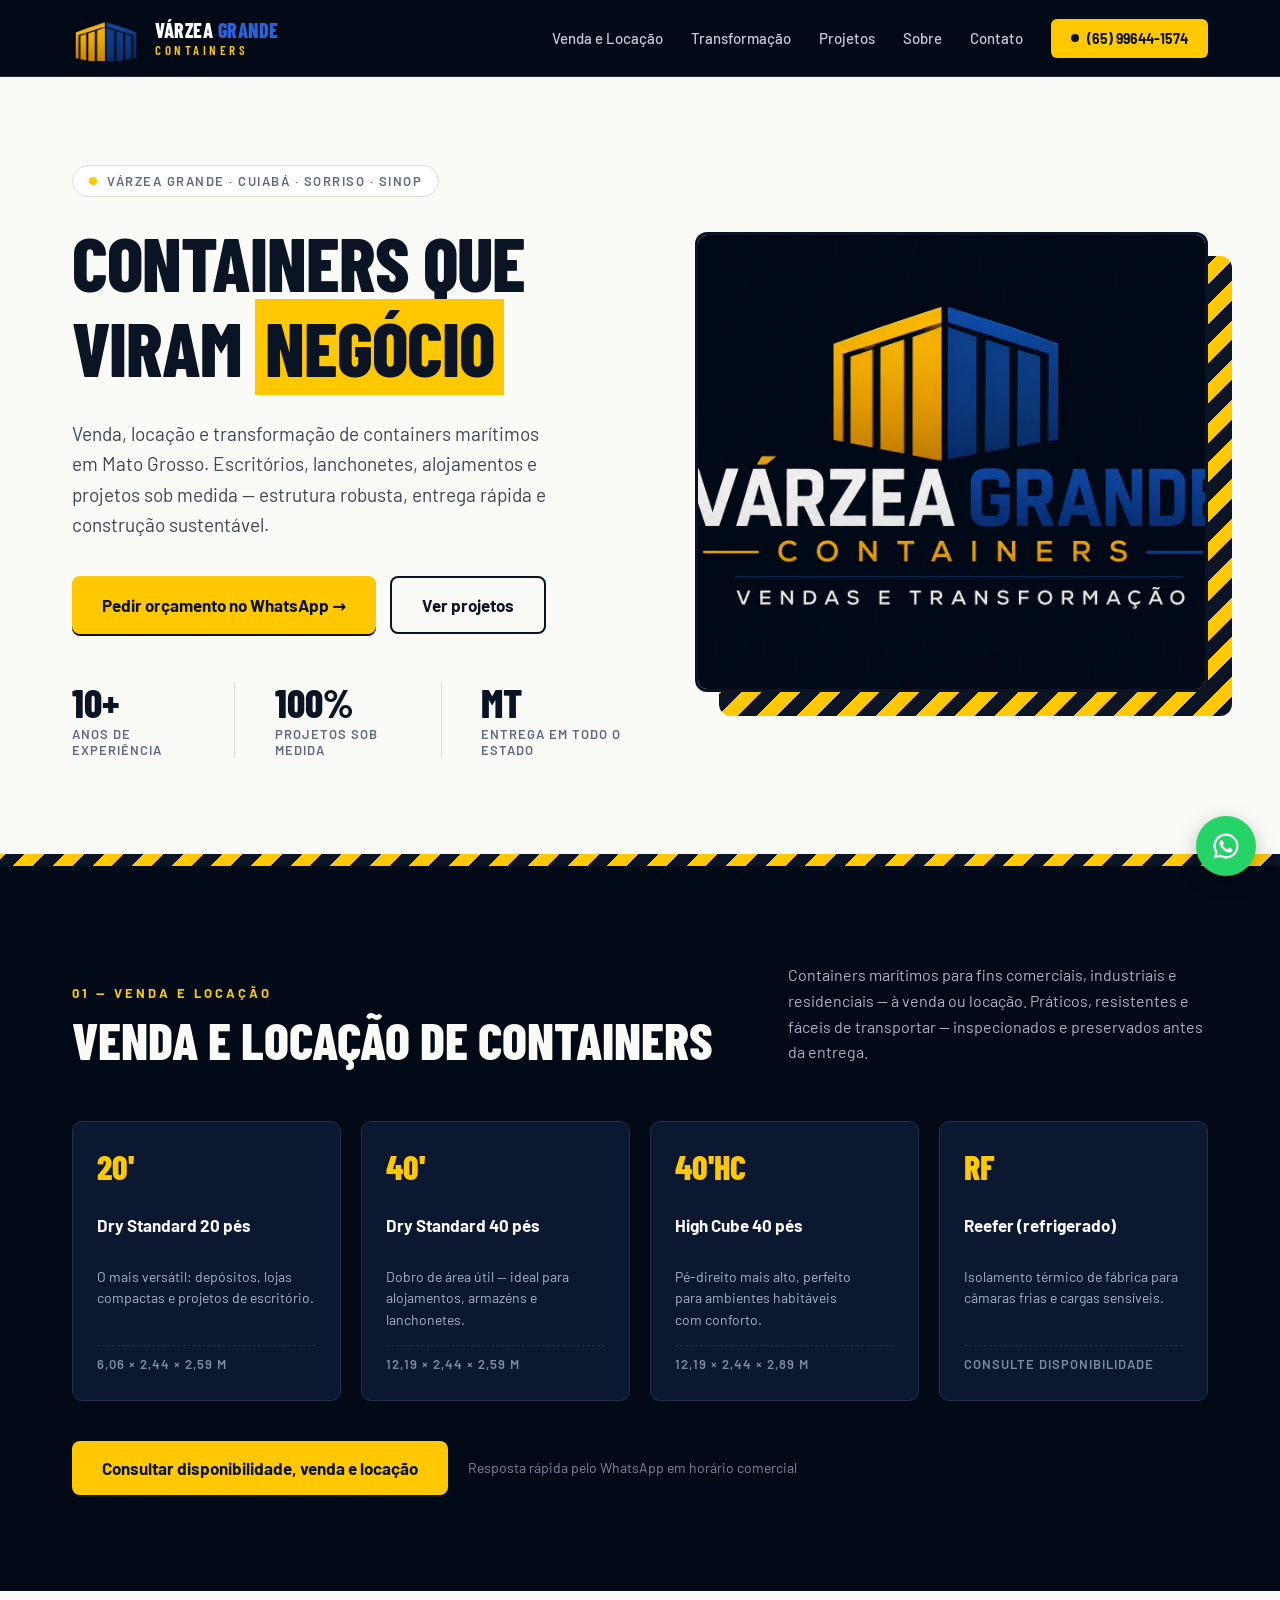
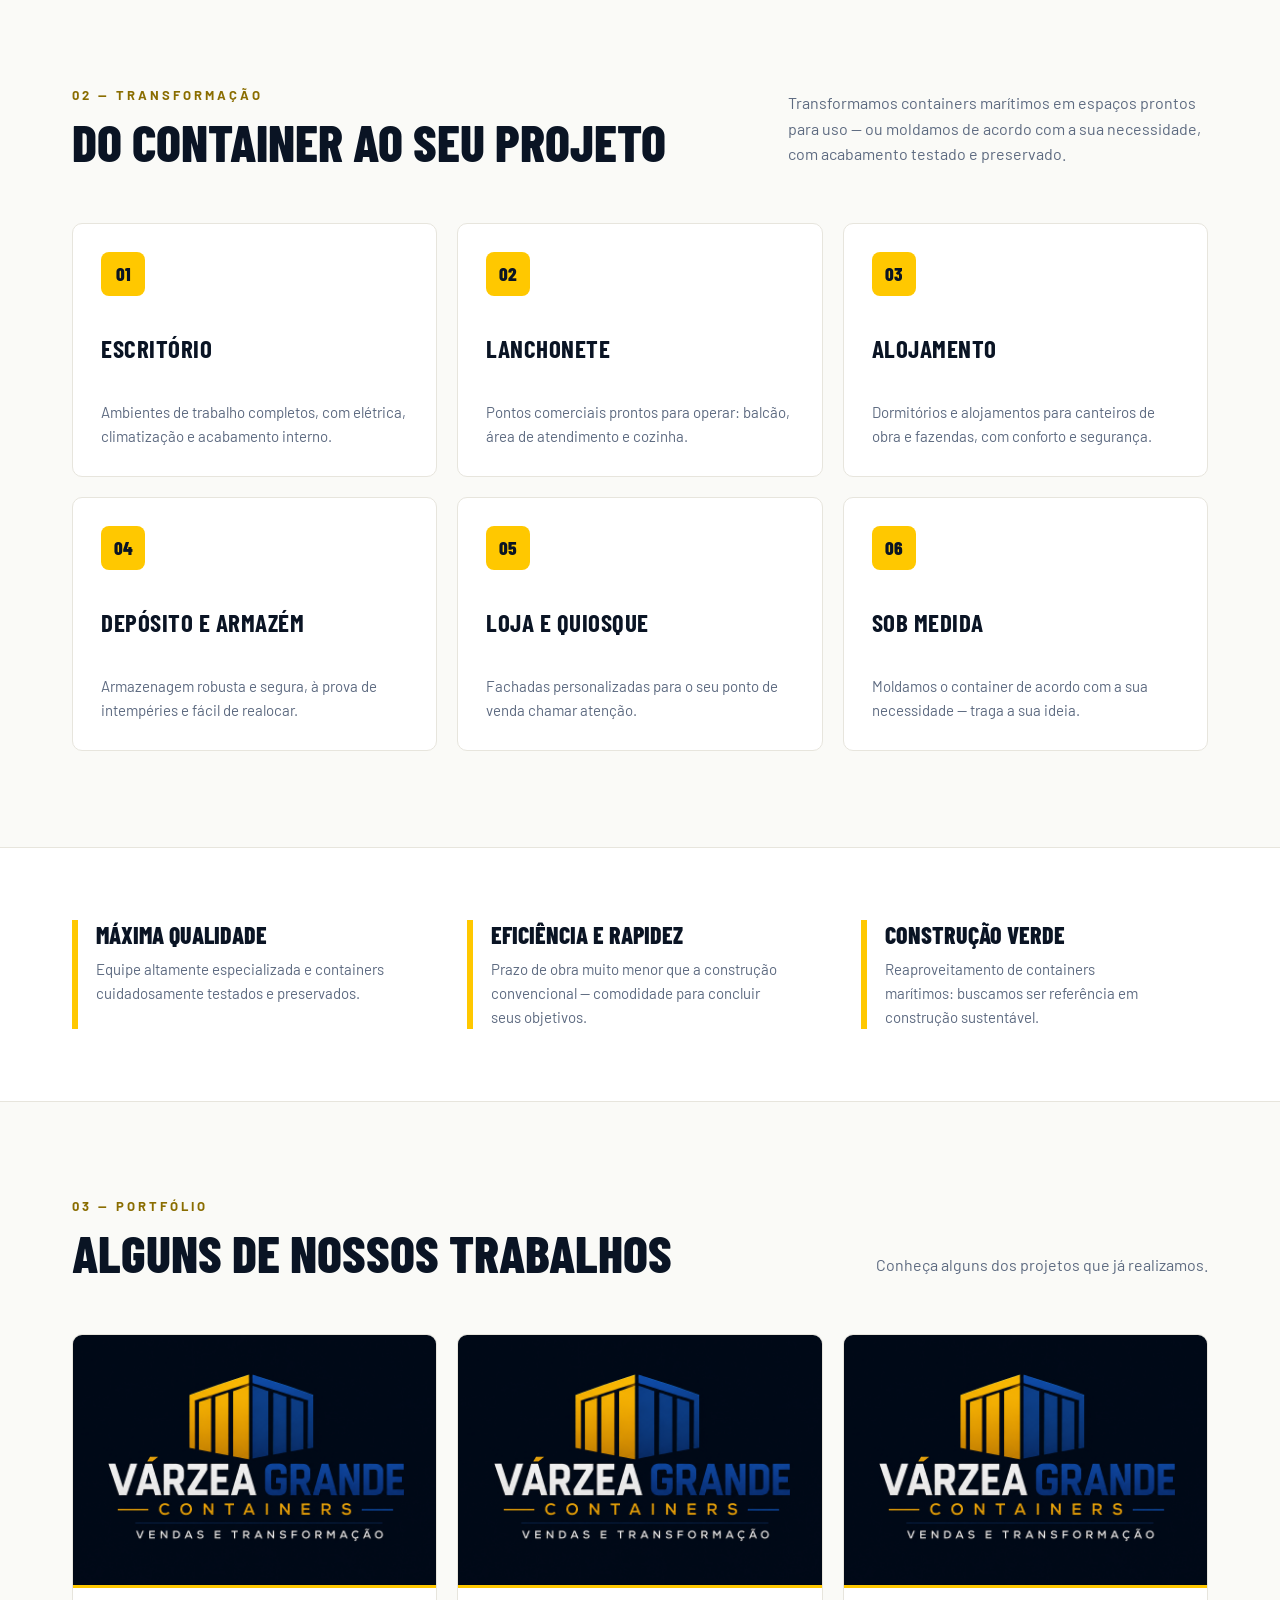
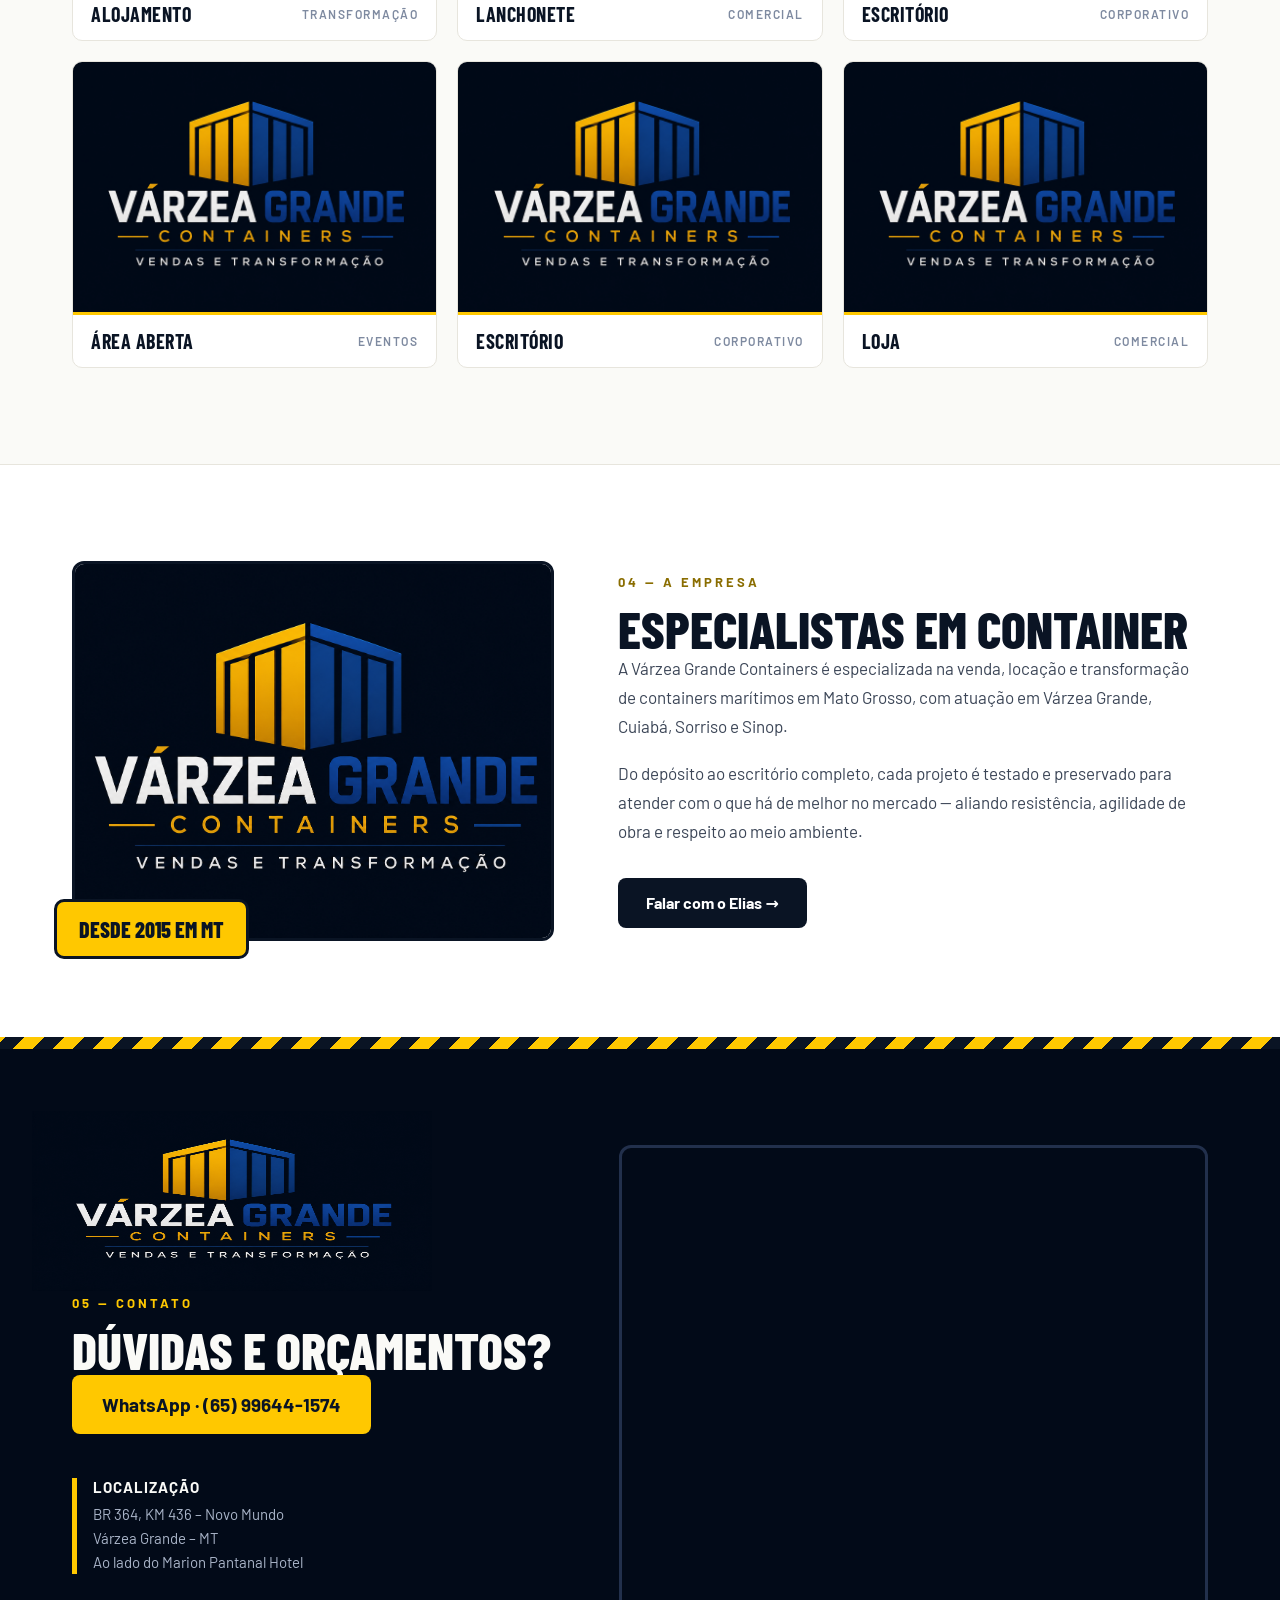
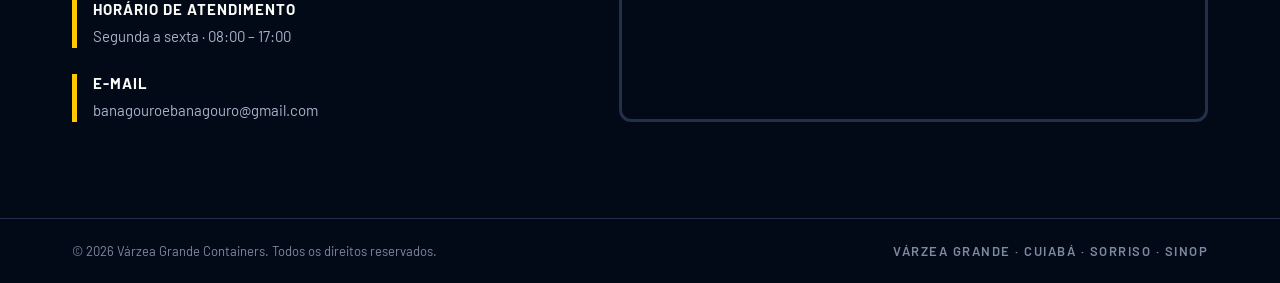
==== commit 46261dd5: "Adiciona locacao e Sinop na oferta, corrige overlap do highlight no hero Inclui locacao de container" ====
--- a/index.html
+++ b/index.html
@@ -3,9 +3,9 @@
 <head>
   <meta charset="utf-8">
   <meta name="viewport" content="width=device-width, initial-scale=1">
-  <title>Várzea Grande Containers — Venda e Transformação de Containers em MT</title>
-  <meta name="description" content="Venda e transformação de containers marítimos em Mato Grosso. Escritórios, lanchonetes, alojamentos e projetos sob medida. Entrega rápida em Cuiabá, Várzea Grande e Sorriso.">
-  <meta name="keywords" content="container, venda de container, container transformers, container escritório, container lanchonete, container MT, Várzea Grande containers, Cuiabá container, container marítimo, container habitável">
+  <title>Várzea Grande Containers — Venda, Locação e Transformação de Containers em MT</title>
+  <meta name="description" content="Venda, locação e transformação de containers marítimos em Mato Grosso. Escritórios, lanchonetes, alojamentos e projetos sob medida. Entrega rápida em Várzea Grande, Cuiabá, Sorriso e Sinop.">
+  <meta name="keywords" content="container, venda de container, locação de container, aluguel de container, container transformers, container escritório, container lanchonete, container MT, Várzea Grande containers, Cuiabá container, Sorriso container, Sinop container, container marítimo, container habitável">
   <meta name="robots" content="index, follow">
   <link rel="preconnect" href="https://fonts.googleapis.com">
   <link rel="preconnect" href="https://fonts.gstatic.com" crossorigin>
@@ -24,8 +24,8 @@
 
   <meta property="og:type" content="website">
   <meta property="og:url" content="https://varzeagrandecontainers.com.br/">
-  <meta property="og:title" content="Várzea Grande Containers — Venda e Transformação de Containers em MT">
-  <meta property="og:description" content="Venda e transformação de containers marítimos em Mato Grosso. Escritórios, lanchonetes, alojamentos e projetos sob medida. Entrega rápida em Cuiabá, Várzea Grande e Sorriso.">
+  <meta property="og:title" content="Várzea Grande Containers — Venda, Locação e Transformação de Containers em MT">
+  <meta property="og:description" content="Venda, locação e transformação de containers marítimos em Mato Grosso. Escritórios, lanchonetes, alojamentos e projetos sob medida. Entrega rápida em Várzea Grande, Cuiabá, Sorriso e Sinop.">
   <meta property="og:image" content="https://varzeagrandecontainers.com.br/assets/logo.png">
   <meta property="og:image:width" content="512">
   <meta property="og:image:height" content="512">
@@ -33,8 +33,8 @@
   <meta property="og:site_name" content="Várzea Grande Containers">
 
   <meta name="twitter:card" content="summary">
-  <meta name="twitter:title" content="Várzea Grande Containers — Venda e Transformação de Containers em MT">
-  <meta name="twitter:description" content="Venda e transformação de containers marítimos em Mato Grosso. Escritórios, lanchonetes, alojamentos e projetos sob medida.">
+  <meta name="twitter:title" content="Várzea Grande Containers — Venda, Locação e Transformação de Containers em MT">
+  <meta name="twitter:description" content="Venda, locação e transformação de containers marítimos em Mato Grosso. Escritórios, lanchonetes, alojamentos e projetos sob medida.">
   <meta name="twitter:image" content="https://varzeagrandecontainers.com.br/assets/logo.png">
 
   <script type="application/ld+json">
@@ -43,7 +43,7 @@
     "@type": "LocalBusiness",
     "@id": "https://varzeagrandecontainers.com.br",
     "name": "Várzea Grande Containers",
-    "description": "Venda e transformação de containers marítimos em Mato Grosso. Escritórios, lanchonetes, alojamentos e projetos sob medida.",
+    "description": "Venda, locação e transformação de containers marítimos em Mato Grosso. Escritórios, lanchonetes, alojamentos e projetos sob medida.",
     "url": "https://varzeagrandecontainers.com.br/",
     "telephone": "+5565996441574",
     "email": "banagouroebanagouro@gmail.com",
@@ -52,9 +52,10 @@
     "foundingDate": "2015",
     "priceRange": "$$",
     "areaServed": [
+      { "@type": "City", "name": "Várzea Grande" },
       { "@type": "City", "name": "Cuiabá" },
-      { "@type": "City", "name": "Várzea Grande" },
       { "@type": "City", "name": "Sorriso" },
+      { "@type": "City", "name": "Sinop" },
       { "@type": "State", "name": "Mato Grosso" }
     ],
     "sameAs": [
@@ -104,7 +105,7 @@
         <span></span><span></span><span></span>
       </button>
       <nav class="nav">
-        <a href="#venda" class="nav-link">Venda</a>
+        <a href="#venda" class="nav-link">Venda e Locação</a>
         <a href="#transformacao" class="nav-link">Transformação</a>
         <a href="#projetos" class="nav-link">Projetos</a>
         <a href="#sobre" class="nav-link">Sobre</a>
@@ -123,13 +124,13 @@
       <div class="hero-content">
         <div class="hero-badge">
           <span class="badge-dot"></span>
-          Cuiabá · Várzea Grande · Sorriso
+          Várzea Grande · Cuiabá · Sorriso · Sinop
         </div>
         <h1 class="hero-title">
           Containers que viram <span class="hero-highlight">negócio</span>
         </h1>
         <p class="hero-desc">
-          Venda e transformação de containers marítimos em Mato Grosso. Escritórios, lanchonetes, alojamentos e projetos sob medida — estrutura robusta, entrega rápida e construção sustentável.
+          Venda, locação e transformação de containers marítimos em Mato Grosso. Escritórios, lanchonetes, alojamentos e projetos sob medida — estrutura robusta, entrega rápida e construção sustentável.
         </p>
         <div class="hero-buttons">
           <a href="https://wa.me/5565996441574?text=Ol%C3%A1!%20Vi%20o%20site%20da%20V%C3%A1rzea%20Grande%20Containers%20e%20gostaria%20de%20um%20or%C3%A7amento." target="_blank" rel="noopener" class="btn-primary">
@@ -171,11 +172,11 @@
     <div class="container">
       <div class="section-header">
         <div>
-          <div class="section-tag">01 — Venda</div>
-          <h2 class="section-title">Venda de containers</h2>
+          <div class="section-tag">01 — Venda e Locação</div>
+          <h2 class="section-title">Venda e locação de containers</h2>
         </div>
         <p class="section-desc">
-          Containers marítimos para fins comerciais, industriais e residenciais. Práticos, resistentes e fáceis de transportar — inspecionados e preservados antes da entrega.
+          Containers marítimos para fins comerciais, industriais e residenciais — à venda ou locação. Práticos, resistentes e fáceis de transportar — inspecionados e preservados antes da entrega.
         </p>
       </div>
       <div class="tipos-grid">
@@ -205,7 +206,7 @@
         </div>
       </div>
       <div class="venda-cta">
-        <a href="https://wa.me/5565996441574?text=Ol%C3%A1!%20Vi%20o%20site%20da%20V%C3%A1rzea%20Grande%20Containers%20e%20gostaria%20de%20um%20or%C3%A7amento." target="_blank" rel="noopener" class="btn-primary">Consultar disponibilidade e preços</a>
+        <a href="https://wa.me/5565996441574?text=Ol%C3%A1!%20Vi%20o%20site%20da%20V%C3%A1rzea%20Grande%20Containers%20e%20gostaria%20de%20um%20or%C3%A7amento." target="_blank" rel="noopener" class="btn-primary">Consultar disponibilidade, venda e locação</a>
         <span class="venda-cta-hint">Resposta rápida pelo WhatsApp em horário comercial</span>
       </div>
     </div>
@@ -367,7 +368,7 @@
         <div class="section-tag section-tag--dark">04 — A empresa</div>
         <h2 class="section-title section-title--dark">Especialistas em container</h2>
         <p class="sobre-text">
-          A Várzea Grande Containers é especializada na venda e transformação de containers marítimos em Mato Grosso, com atuação em Cuiabá, Várzea Grande e Sorriso.
+          A Várzea Grande Containers é especializada na venda, locação e transformação de containers marítimos em Mato Grosso, com atuação em Várzea Grande, Cuiabá, Sorriso e Sinop.
         </p>
         <p class="sobre-text sobre-text--last">
           Do depósito ao escritório completo, cada projeto é testado e preservado para atender com o que há de melhor no mercado — aliando resistência, agilidade de obra e respeito ao meio ambiente.
@@ -419,7 +420,7 @@
     <div class="footer">
       <div class="container footer-inner">
         <span>© 2026 Várzea Grande Containers. Todos os direitos reservados.</span>
-        <span class="footer-cidades">Cuiabá · Várzea Grande · Sorriso</span>
+        <span class="footer-cidades">Várzea Grande · Cuiabá · Sorriso · Sinop</span>
       </div>
     </div>
   </section>
--- a/styles.css
+++ b/styles.css
@@ -159,10 +159,10 @@
   margin: 0 0 24px;
 }
 .hero-highlight {
+  display: inline-block;
   background: var(--accent);
-  padding: 0 10px;
-  box-decoration-break: clone;
-  -webkit-box-decoration-break: clone;
+  padding: 4px 10px;
+  line-height: 1.15;
 }
 .hero-desc {
   font-size: 19px;
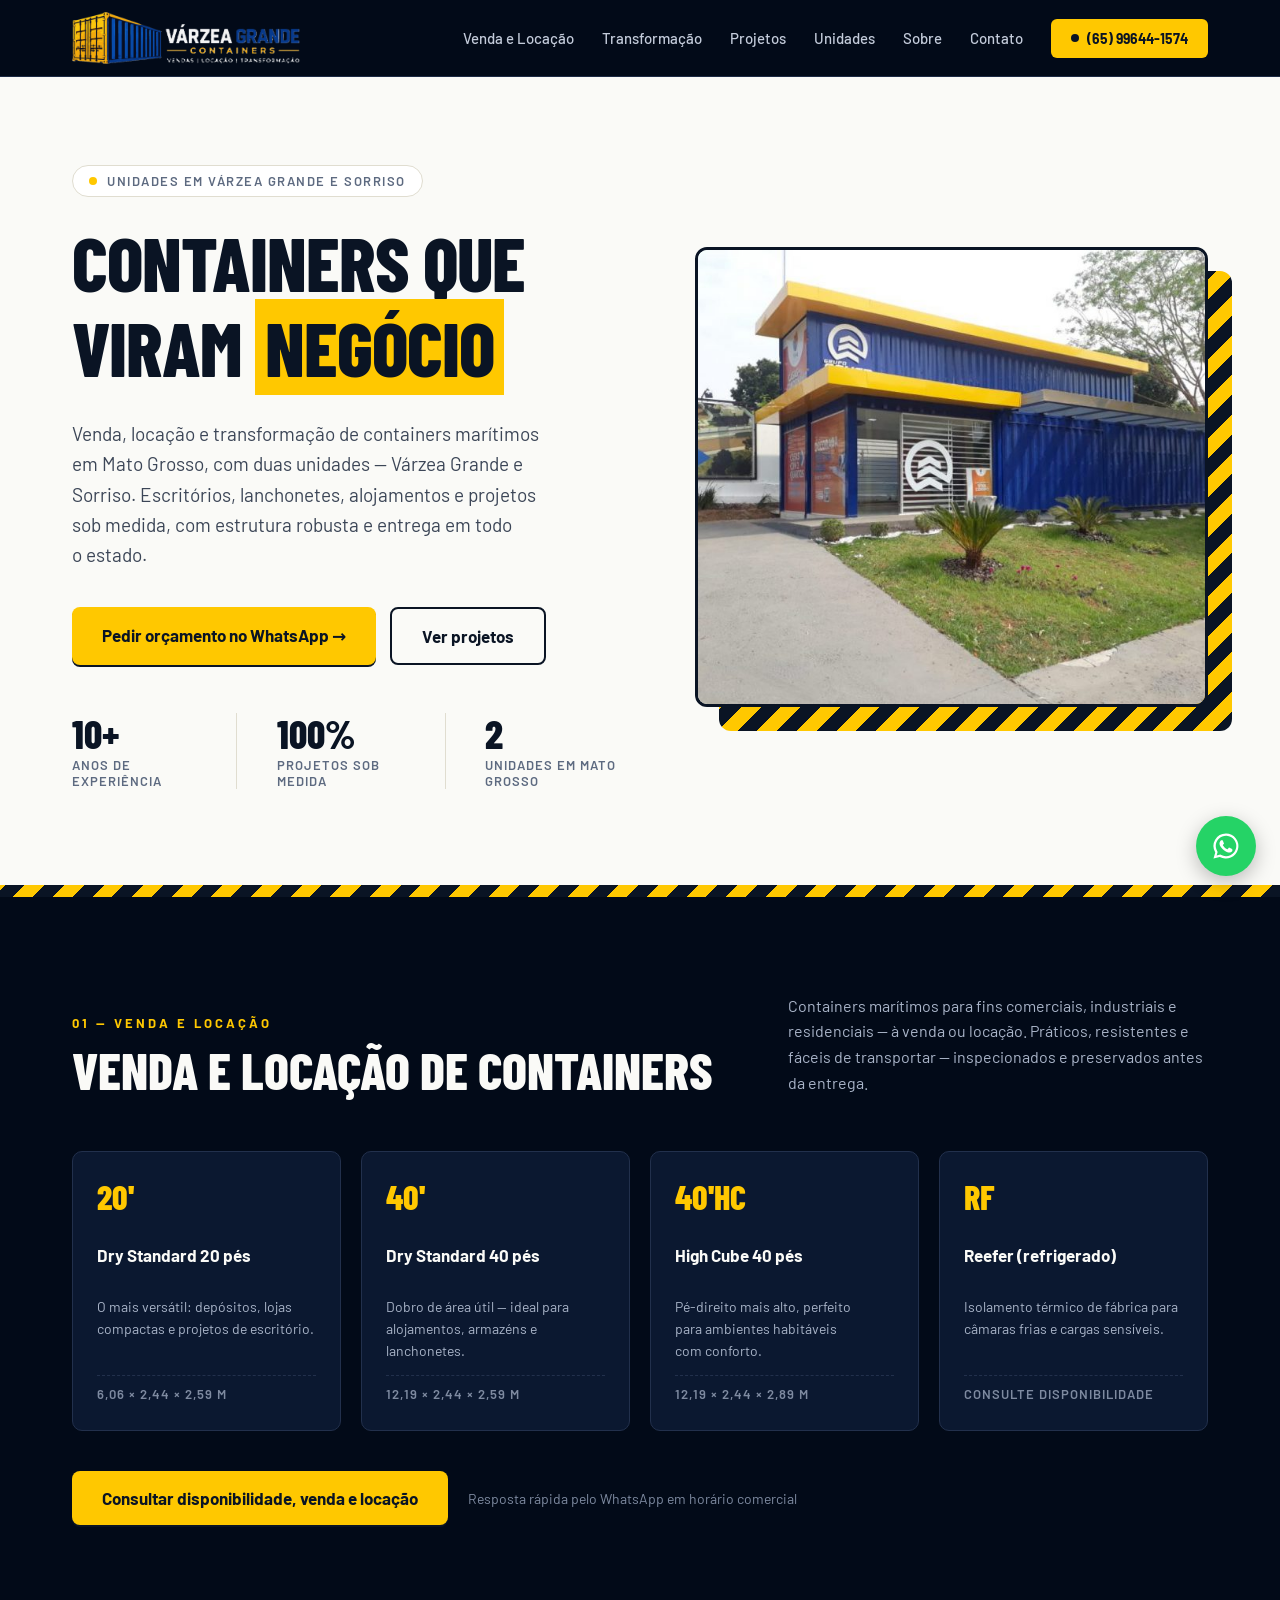
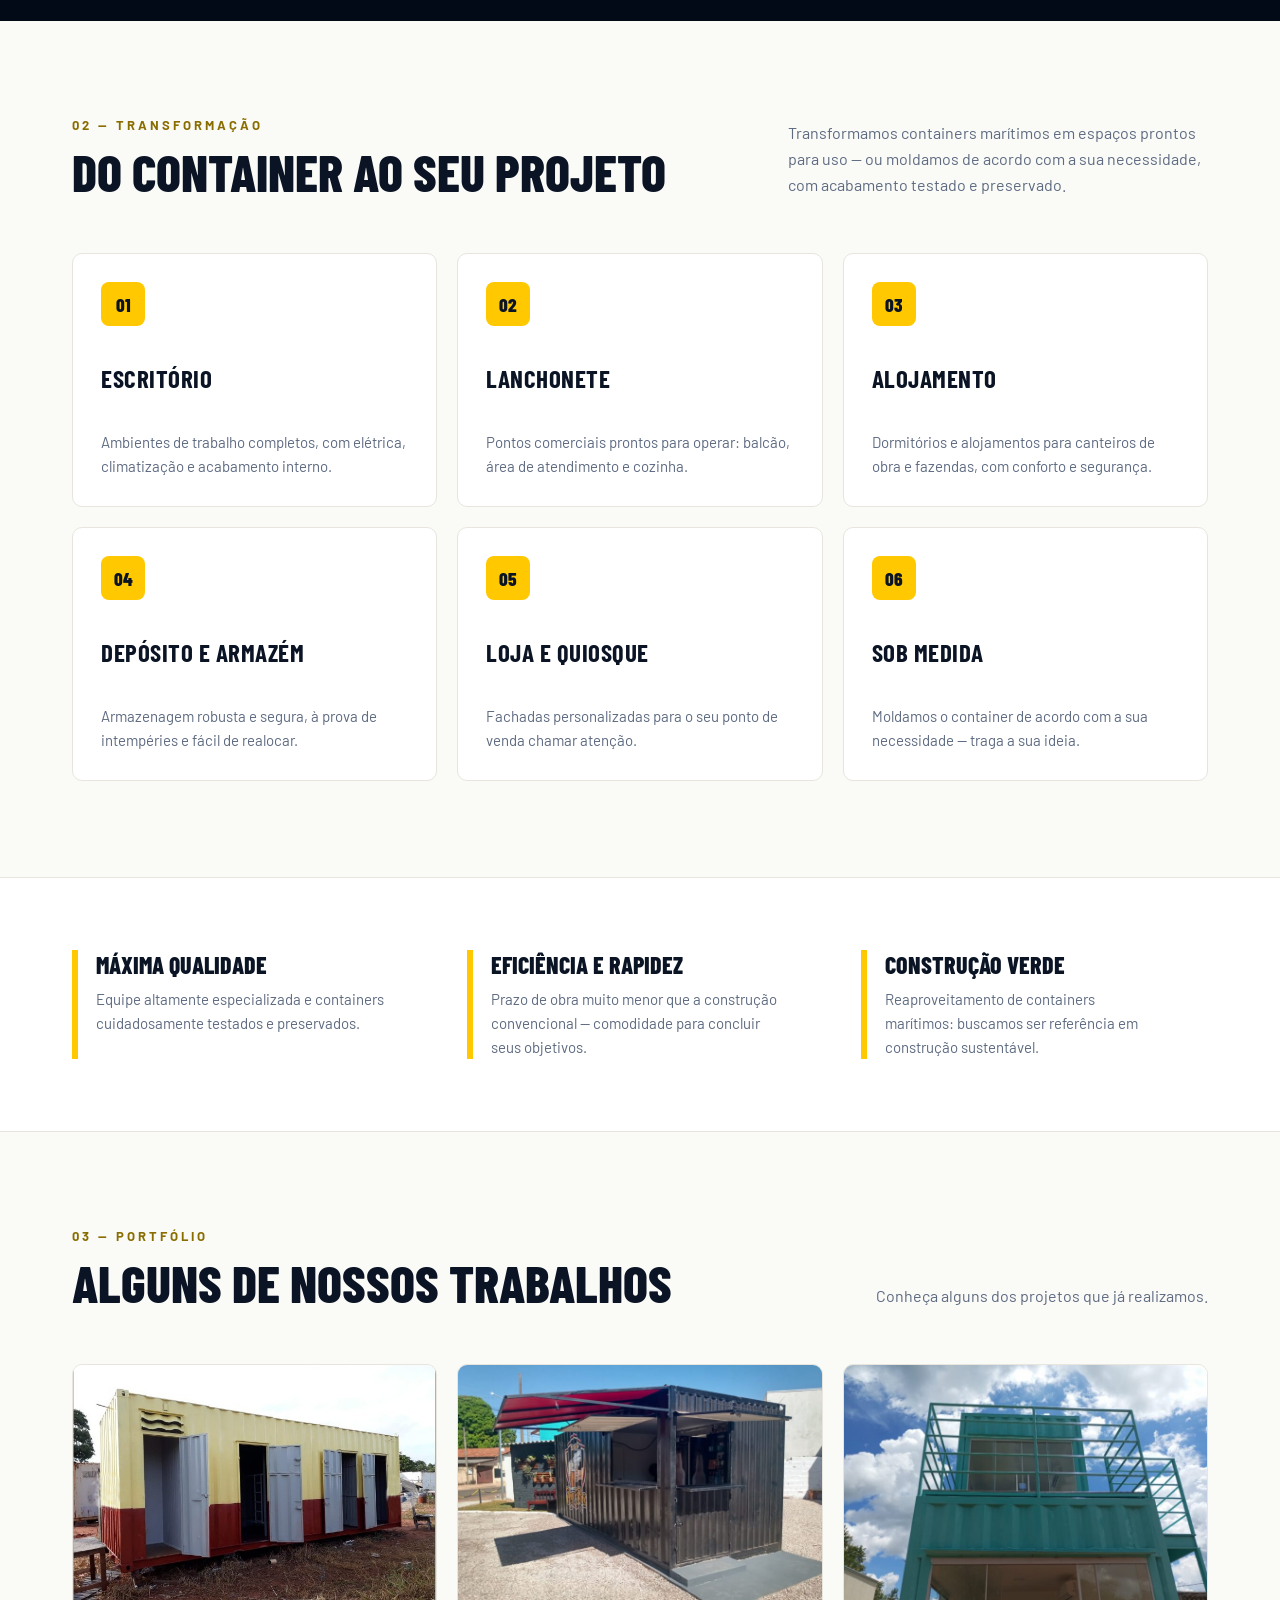
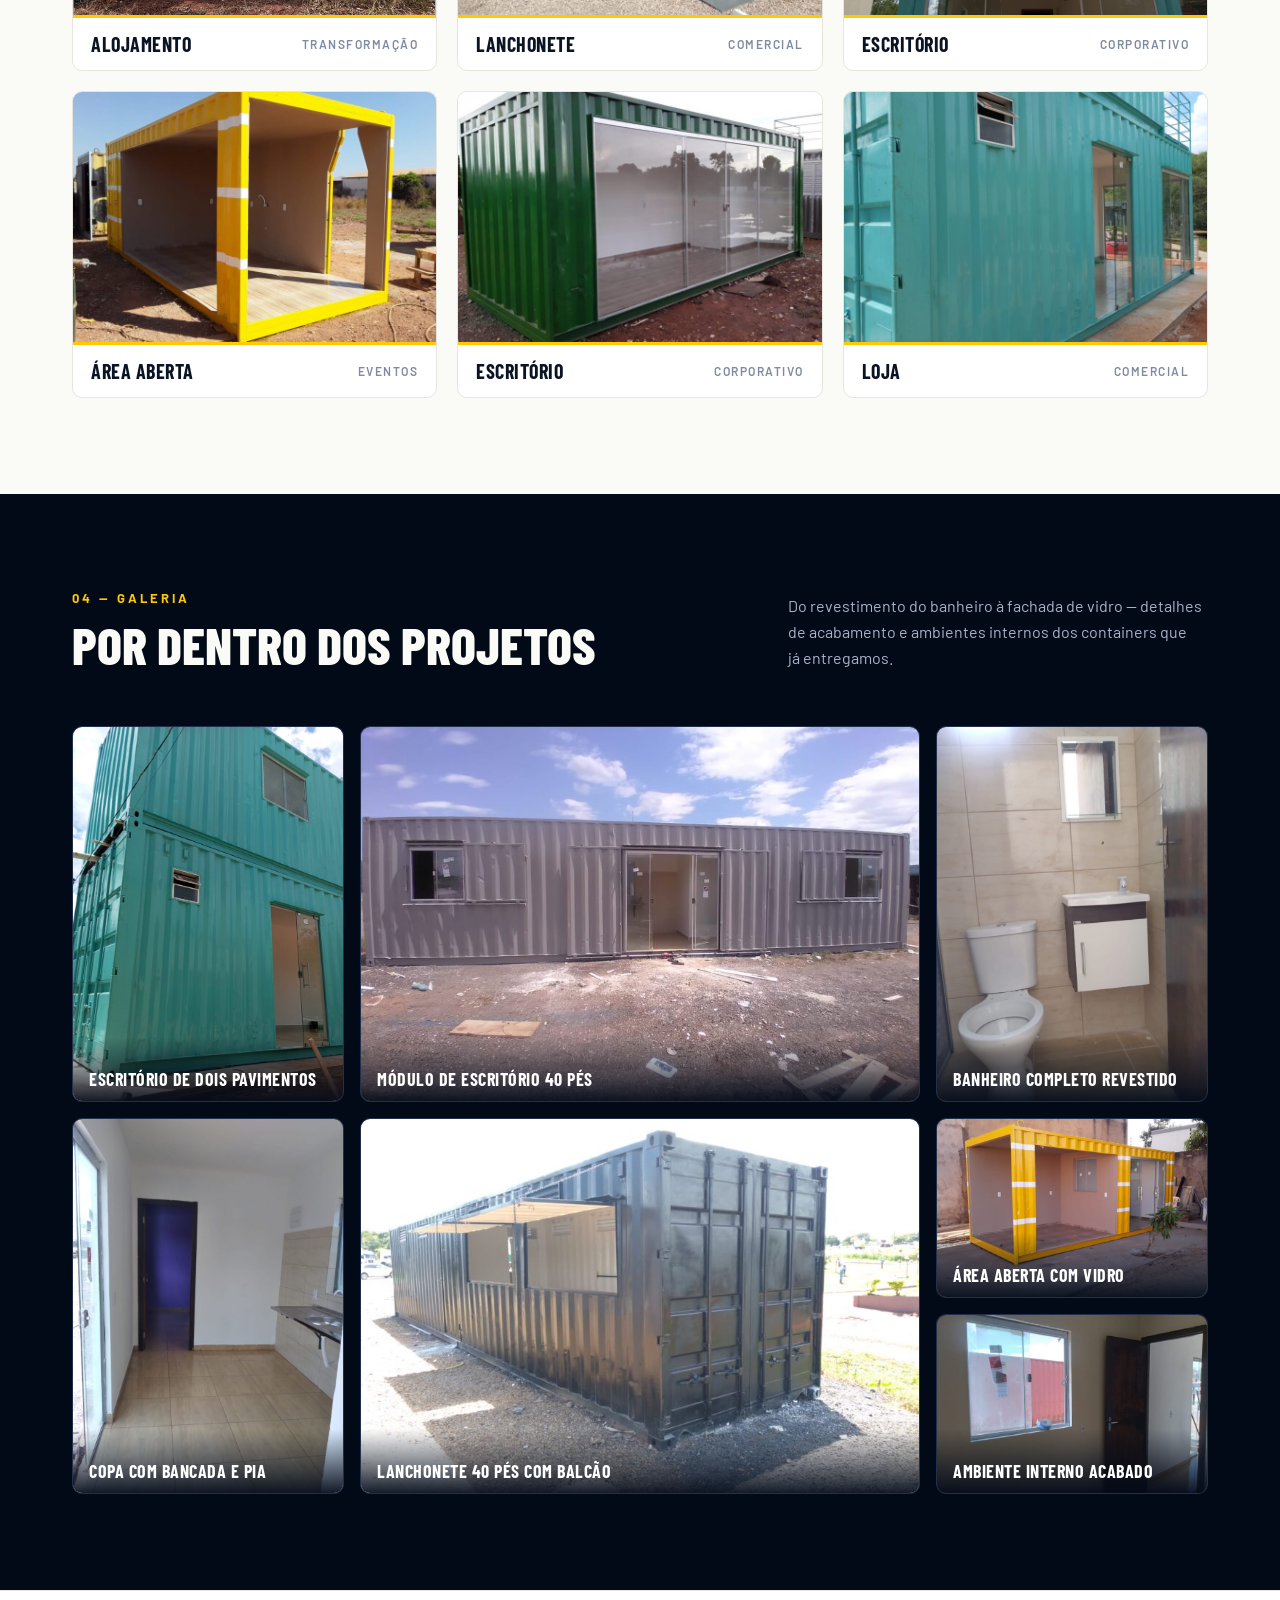
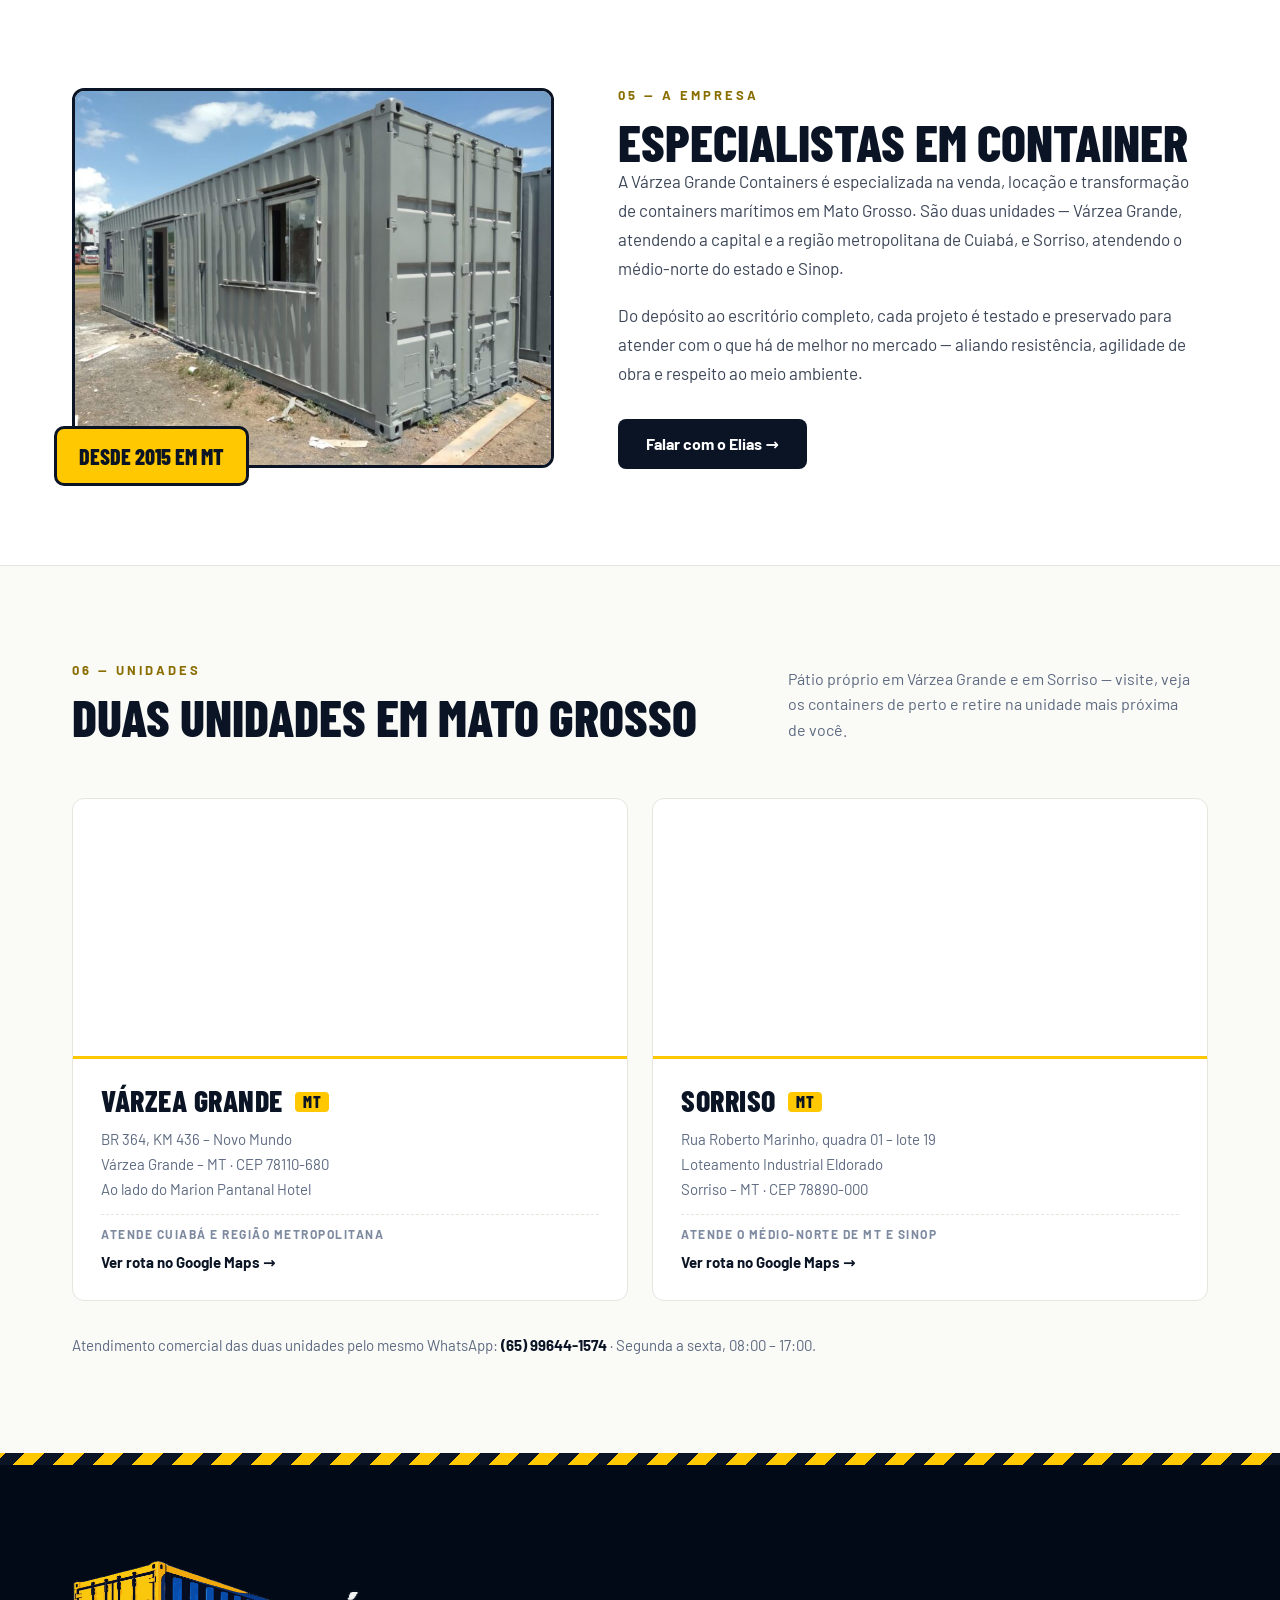
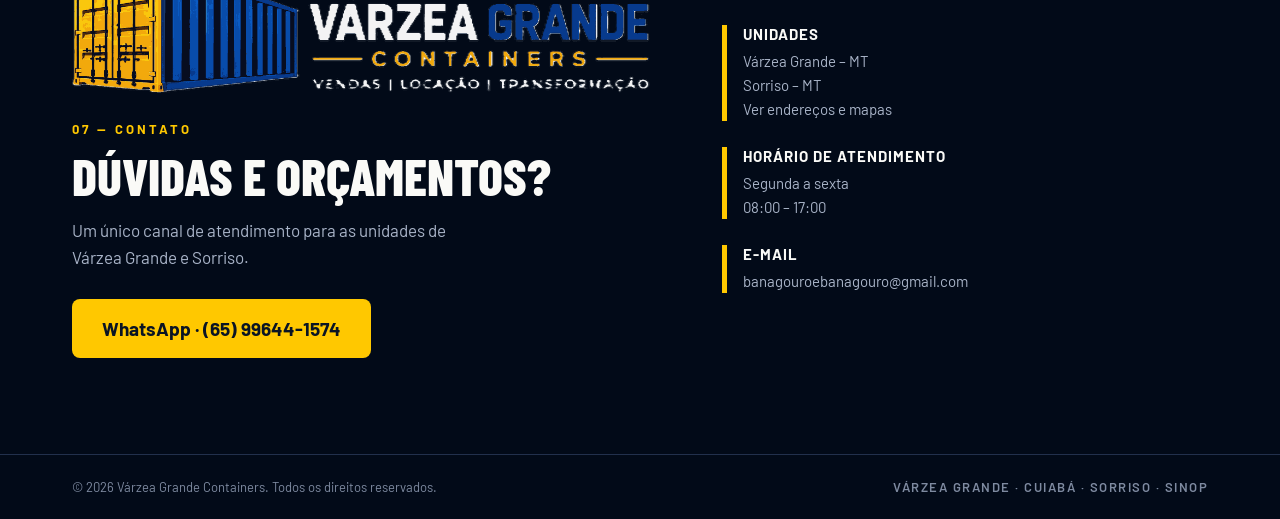
==== commit 9c76e94a: "Unifica unidades de Varzea Grande e Sorriso em um unico site Consolida sorrisocontainers.com.br dent" ====
--- a/index.html
+++ b/index.html
@@ -3,16 +3,16 @@
 <head>
   <meta charset="utf-8">
   <meta name="viewport" content="width=device-width, initial-scale=1">
-  <title>Várzea Grande Containers — Venda, Locação e Transformação de Containers em MT</title>
-  <meta name="description" content="Venda, locação e transformação de containers marítimos em Mato Grosso. Escritórios, lanchonetes, alojamentos e projetos sob medida. Entrega rápida em Várzea Grande, Cuiabá, Sorriso e Sinop.">
-  <meta name="keywords" content="container, venda de container, locação de container, aluguel de container, container transformers, container escritório, container lanchonete, container MT, Várzea Grande containers, Cuiabá container, Sorriso container, Sinop container, container marítimo, container habitável">
+  <title>Várzea Grande Containers — Venda e Locação de Containers | Várzea Grande e Sorriso MT</title>
+  <meta name="description" content="Venda, locação e transformação de containers marítimos em Mato Grosso, com unidades em Várzea Grande e Sorriso. Escritórios, lanchonetes, alojamentos e projetos sob medida, com entrega em todo o estado.">
+  <meta name="keywords" content="container, venda de container, locação de container, aluguel de container, container transformers, container escritório, container lanchonete, container MT, Várzea Grande containers, Sorriso containers, container Sorriso MT, Cuiabá container, Sinop container, container marítimo, container habitável">
   <meta name="robots" content="index, follow">
   <link rel="preconnect" href="https://fonts.googleapis.com">
   <link rel="preconnect" href="https://fonts.gstatic.com" crossorigin>
   <link href="https://fonts.googleapis.com/css2?family=Barlow+Condensed:wght@500;600;700;800&family=Barlow:wght@400;500;600;700&display=swap" rel="stylesheet">
   <link rel="stylesheet" href="styles.css">
-  <link rel="icon" href="assets/logo-icon.png" type="image/png">
-  <link rel="apple-touch-icon" href="assets/logo-icon.png">
+  <link rel="icon" href="assets/favicon.png" type="image/png">
+  <link rel="apple-touch-icon" href="assets/favicon.png">
 
   <link rel="canonical" href="https://varzeagrandecontainers.com.br/">
   <meta name="author" content="Várzea Grande Containers">
@@ -20,72 +20,117 @@
   <meta name="geo.placename" content="Várzea Grande">
   <meta name="geo.position" content="-15.646227;-56.198241">
   <meta name="ICBM" content="-15.646227, -56.198241">
-  <meta name="theme-color" content="#0a0a0a">
+  <meta name="theme-color" content="#020A18">
 
   <meta property="og:type" content="website">
   <meta property="og:url" content="https://varzeagrandecontainers.com.br/">
-  <meta property="og:title" content="Várzea Grande Containers — Venda, Locação e Transformação de Containers em MT">
-  <meta property="og:description" content="Venda, locação e transformação de containers marítimos em Mato Grosso. Escritórios, lanchonetes, alojamentos e projetos sob medida. Entrega rápida em Várzea Grande, Cuiabá, Sorriso e Sinop.">
-  <meta property="og:image" content="https://varzeagrandecontainers.com.br/assets/logo.png">
-  <meta property="og:image:width" content="512">
-  <meta property="og:image:height" content="512">
+  <meta property="og:title" content="Várzea Grande Containers — Venda e Locação de Containers | Várzea Grande e Sorriso MT">
+  <meta property="og:description" content="Venda, locação e transformação de containers marítimos em Mato Grosso, com unidades em Várzea Grande e Sorriso. Escritórios, lanchonetes, alojamentos e projetos sob medida.">
+  <meta property="og:image" content="https://varzeagrandecontainers.com.br/assets/og-image.png">
+  <meta property="og:image:width" content="1200">
+  <meta property="og:image:height" content="630">
   <meta property="og:locale" content="pt_BR">
   <meta property="og:site_name" content="Várzea Grande Containers">
 
-  <meta name="twitter:card" content="summary">
-  <meta name="twitter:title" content="Várzea Grande Containers — Venda, Locação e Transformação de Containers em MT">
-  <meta name="twitter:description" content="Venda, locação e transformação de containers marítimos em Mato Grosso. Escritórios, lanchonetes, alojamentos e projetos sob medida.">
-  <meta name="twitter:image" content="https://varzeagrandecontainers.com.br/assets/logo.png">
+  <meta name="twitter:card" content="summary_large_image">
+  <meta name="twitter:title" content="Várzea Grande Containers — Venda e Locação de Containers | Várzea Grande e Sorriso MT">
+  <meta name="twitter:description" content="Venda, locação e transformação de containers marítimos em Mato Grosso, com unidades em Várzea Grande e Sorriso. Escritórios, lanchonetes, alojamentos e projetos sob medida.">
+  <meta name="twitter:image" content="https://varzeagrandecontainers.com.br/assets/og-image.png">
 
   <script type="application/ld+json">
   {
     "@context": "https://schema.org",
-    "@type": "LocalBusiness",
-    "@id": "https://varzeagrandecontainers.com.br",
-    "name": "Várzea Grande Containers",
-    "description": "Venda, locação e transformação de containers marítimos em Mato Grosso. Escritórios, lanchonetes, alojamentos e projetos sob medida.",
-    "url": "https://varzeagrandecontainers.com.br/",
-    "telephone": "+5565996441574",
-    "email": "banagouroebanagouro@gmail.com",
-    "image": "https://varzeagrandecontainers.com.br/assets/logo.png",
-    "logo": "https://varzeagrandecontainers.com.br/assets/logo-icon.png",
-    "foundingDate": "2015",
-    "priceRange": "$$",
-    "areaServed": [
-      { "@type": "City", "name": "Várzea Grande" },
-      { "@type": "City", "name": "Cuiabá" },
-      { "@type": "City", "name": "Sorriso" },
-      { "@type": "City", "name": "Sinop" },
-      { "@type": "State", "name": "Mato Grosso" }
-    ],
-    "sameAs": [
-      "https://wa.me/5565996441574"
-    ],
-    "address": {
-      "@type": "PostalAddress",
-      "streetAddress": "BR 364, KM 436 – Novo Mundo",
-      "addressLocality": "Várzea Grande",
-      "addressRegion": "MT",
-      "addressCountry": "BR",
-      "postalCode": "78110-680"
-    },
-    "geo": {
-      "@type": "GeoCoordinates",
-      "latitude": -15.646227,
-      "longitude": -56.198241
-    },
-    "openingHoursSpecification": {
-      "@type": "OpeningHoursSpecification",
-      "dayOfWeek": ["Monday", "Tuesday", "Wednesday", "Thursday", "Friday"],
-      "opens": "08:00",
-      "closes": "17:00"
-    },
-    "contactPoint": {
-      "@type": "ContactPoint",
-      "telephone": "+5565996441574",
-      "contactType": "sales",
-      "availableLanguage": ["Portuguese"]
-    }
+    "@graph": [
+      {
+        "@type": "Organization",
+        "@id": "https://varzeagrandecontainers.com.br/#organization",
+        "name": "Várzea Grande Containers",
+        "alternateName": "Sorriso Containers",
+        "description": "Venda, locação e transformação de containers marítimos em Mato Grosso, com unidades em Várzea Grande e Sorriso.",
+        "url": "https://varzeagrandecontainers.com.br/",
+        "telephone": "+5565996441574",
+        "email": "banagouroebanagouro@gmail.com",
+        "image": "https://varzeagrandecontainers.com.br/assets/og-image.png",
+        "logo": "https://varzeagrandecontainers.com.br/assets/logo-mark.png",
+        "foundingDate": "2015",
+        "sameAs": [
+          "https://wa.me/5565996441574",
+          "https://sorrisocontainers.com.br/"
+        ],
+        "areaServed": [
+          { "@type": "City", "name": "Várzea Grande" },
+          { "@type": "City", "name": "Cuiabá" },
+          { "@type": "City", "name": "Sorriso" },
+          { "@type": "City", "name": "Sinop" },
+          { "@type": "State", "name": "Mato Grosso" }
+        ],
+        "contactPoint": {
+          "@type": "ContactPoint",
+          "telephone": "+5565996441574",
+          "contactType": "sales",
+          "availableLanguage": ["Portuguese"]
+        },
+        "location": [
+          { "@id": "https://varzeagrandecontainers.com.br/#unidade-varzea-grande" },
+          { "@id": "https://varzeagrandecontainers.com.br/#unidade-sorriso" }
+        ]
+      },
+      {
+        "@type": "LocalBusiness",
+        "@id": "https://varzeagrandecontainers.com.br/#unidade-varzea-grande",
+        "name": "Várzea Grande Containers — Unidade Várzea Grande",
+        "parentOrganization": { "@id": "https://varzeagrandecontainers.com.br/#organization" },
+        "url": "https://varzeagrandecontainers.com.br/#unidades",
+        "telephone": "+5565996441574",
+        "email": "banagouroebanagouro@gmail.com",
+        "image": "https://varzeagrandecontainers.com.br/assets/og-image.png",
+        "priceRange": "$$",
+        "address": {
+          "@type": "PostalAddress",
+          "streetAddress": "BR 364, KM 436 – Novo Mundo",
+          "addressLocality": "Várzea Grande",
+          "addressRegion": "MT",
+          "addressCountry": "BR",
+          "postalCode": "78110-680"
+        },
+        "geo": {
+          "@type": "GeoCoordinates",
+          "latitude": -15.646227,
+          "longitude": -56.198241
+        },
+        "openingHoursSpecification": {
+          "@type": "OpeningHoursSpecification",
+          "dayOfWeek": ["Monday", "Tuesday", "Wednesday", "Thursday", "Friday"],
+          "opens": "08:00",
+          "closes": "17:00"
+        }
+      },
+      {
+        "@type": "LocalBusiness",
+        "@id": "https://varzeagrandecontainers.com.br/#unidade-sorriso",
+        "name": "Várzea Grande Containers — Unidade Sorriso",
+        "parentOrganization": { "@id": "https://varzeagrandecontainers.com.br/#organization" },
+        "url": "https://varzeagrandecontainers.com.br/#unidades",
+        "telephone": "+5565996441574",
+        "email": "banagouroebanagouro@gmail.com",
+        "image": "https://varzeagrandecontainers.com.br/assets/og-image.png",
+        "priceRange": "$$",
+        "address": {
+          "@type": "PostalAddress",
+          "streetAddress": "Rua Roberto Marinho, quadra 01 – lote 19, Loteamento Industrial Eldorado",
+          "addressLocality": "Sorriso",
+          "addressRegion": "MT",
+          "addressCountry": "BR",
+          "postalCode": "78890-000"
+        },
+        "openingHoursSpecification": {
+          "@type": "OpeningHoursSpecification",
+          "dayOfWeek": ["Monday", "Tuesday", "Wednesday", "Thursday", "Friday"],
+          "opens": "08:00",
+          "closes": "17:00"
+        }
+      }
+    ]
   }
   </script>
 </head>
@@ -95,11 +140,7 @@
   <header class="header">
     <div class="header-inner">
       <a href="#topo" class="logo">
-        <img src="assets/logo-icon.png" alt="Várzea Grande Containers" class="logo-icon">
-        <span class="logo-text">
-          <span class="logo-title">Várzea <span class="logo-highlight">Grande</span></span>
-          <span class="logo-sub">Containers</span>
-        </span>
+        <img src="assets/logo-h-dark.png" alt="Várzea Grande Containers — vendas, locação e transformação" class="logo-img" width="1138" height="260">
       </a>
       <button class="menu-toggle" aria-label="Abrir menu" onclick="document.querySelector('.nav').classList.toggle('nav--open');document.querySelector('.menu-toggle').classList.toggle('menu-toggle--open')">
         <span></span><span></span><span></span>
@@ -108,6 +149,7 @@
         <a href="#venda" class="nav-link">Venda e Locação</a>
         <a href="#transformacao" class="nav-link">Transformação</a>
         <a href="#projetos" class="nav-link">Projetos</a>
+        <a href="#unidades" class="nav-link">Unidades</a>
         <a href="#sobre" class="nav-link">Sobre</a>
         <a href="#contato" class="nav-link">Contato</a>
         <a href="https://wa.me/5565996441574?text=Ol%C3%A1!%20Vi%20o%20site%20da%20V%C3%A1rzea%20Grande%20Containers%20e%20gostaria%20de%20um%20or%C3%A7amento." target="_blank" rel="noopener" class="btn-whats-nav">
@@ -124,13 +166,13 @@
       <div class="hero-content">
         <div class="hero-badge">
           <span class="badge-dot"></span>
-          Várzea Grande · Cuiabá · Sorriso · Sinop
+          Unidades em Várzea Grande e Sorriso
         </div>
         <h1 class="hero-title">
           Containers que viram <span class="hero-highlight">negócio</span>
         </h1>
         <p class="hero-desc">
-          Venda, locação e transformação de containers marítimos em Mato Grosso. Escritórios, lanchonetes, alojamentos e projetos sob medida — estrutura robusta, entrega rápida e construção sustentável.
+          Venda, locação e transformação de containers marítimos em Mato Grosso, com duas unidades — Várzea Grande e Sorriso. Escritórios, lanchonetes, alojamentos e projetos sob medida, com estrutura robusta e entrega em todo o estado.
         </p>
         <div class="hero-buttons">
           <a href="https://wa.me/5565996441574?text=Ol%C3%A1!%20Vi%20o%20site%20da%20V%C3%A1rzea%20Grande%20Containers%20e%20gostaria%20de%20um%20or%C3%A7amento." target="_blank" rel="noopener" class="btn-primary">
@@ -152,15 +194,15 @@
           </div>
           <div class="stat-divider"></div>
           <div class="stat">
-            <div class="stat-value">MT</div>
-            <div class="stat-label">entrega em todo o estado</div>
+            <div class="stat-value">2</div>
+            <div class="stat-label">unidades em Mato Grosso</div>
           </div>
         </div>
       </div>
       <div class="hero-image-wrap">
         <div class="hero-bg-pattern"></div>
         <div class="hero-image-frame">
-          <img src="uploads/ChatGPT%20Image%209%20de%20jul.%20de%202026%2C%2013_11_49.png" alt="Container marítimo transformado em escritório comercial — Várzea Grande Containers" class="hero-img" loading="eager" width="600" height="460">
+          <img src="assets/images/gallery/escritorios.jpeg" alt="Container marítimo transformado em escritório comercial — Várzea Grande Containers" class="hero-img" loading="eager" width="600" height="460">
         </div>
       </div>
     </div>
@@ -299,7 +341,7 @@
       <div class="projetos-grid">
         <div class="projeto-card">
           <div class="projeto-img-wrap">
-            <img src="uploads/ChatGPT%20Image%209%20de%20jul.%20de%202026%2C%2013_11_49.png" alt="Container transformado em alojamento — Várzea Grande Containers" class="projeto-img" loading="lazy" width="400" height="250">
+            <img src="assets/images/gallery/alojamentos.jpeg" alt="Container transformado em alojamento — Várzea Grande Containers" class="projeto-img" loading="lazy" width="400" height="250">
           </div>
           <div class="projeto-info">
             <span class="projeto-nome">Alojamento</span>
@@ -308,7 +350,7 @@
         </div>
         <div class="projeto-card">
           <div class="projeto-img-wrap">
-            <img src="uploads/ChatGPT%20Image%209%20de%20jul.%20de%202026%2C%2013_11_49.png" alt="Container transformado em lanchonete — Várzea Grande Containers" class="projeto-img" loading="lazy" width="400" height="250">
+            <img src="assets/images/gallery/lanchonetes.jpeg" alt="Container transformado em lanchonete — Várzea Grande Containers" class="projeto-img" loading="lazy" width="400" height="250">
           </div>
           <div class="projeto-info">
             <span class="projeto-nome">Lanchonete</span>
@@ -317,7 +359,7 @@
         </div>
         <div class="projeto-card">
           <div class="projeto-img-wrap">
-            <img src="uploads/ChatGPT%20Image%209%20de%20jul.%20de%202026%2C%2013_11_49.png" alt="Container transformado em escritório corporativo — Várzea Grande Containers" class="projeto-img" loading="lazy" width="400" height="250">
+            <img src="assets/images/gallery/escritorios9.jpeg" alt="Container transformado em escritório corporativo de dois pavimentos — Várzea Grande Containers" class="projeto-img" loading="lazy" width="400" height="250">
           </div>
           <div class="projeto-info">
             <span class="projeto-nome">Escritório</span>
@@ -326,7 +368,7 @@
         </div>
         <div class="projeto-card">
           <div class="projeto-img-wrap">
-            <img src="uploads/ChatGPT%20Image%209%20de%20jul.%20de%202026%2C%2013_11_49.png" alt="Container transformado em área aberta para eventos — Várzea Grande Containers" class="projeto-img" loading="lazy" width="400" height="250">
+            <img src="assets/images/gallery/area-aberta.jpeg" alt="Container transformado em área aberta para eventos — Várzea Grande Containers" class="projeto-img" loading="lazy" width="400" height="250">
           </div>
           <div class="projeto-info">
             <span class="projeto-nome">Área aberta</span>
@@ -335,7 +377,7 @@
         </div>
         <div class="projeto-card">
           <div class="projeto-img-wrap">
-            <img src="uploads/ChatGPT%20Image%209%20de%20jul.%20de%202026%2C%2013_11_49.png" alt="Container transformado em escritório executivo — Várzea Grande Containers" class="projeto-img" loading="lazy" width="400" height="250">
+            <img src="assets/images/gallery/escritorios2.jpeg" alt="Container transformado em escritório executivo com fachada de vidro — Várzea Grande Containers" class="projeto-img" loading="lazy" width="400" height="250">
           </div>
           <div class="projeto-info">
             <span class="projeto-nome">Escritório</span>
@@ -344,13 +386,56 @@
         </div>
         <div class="projeto-card">
           <div class="projeto-img-wrap">
-            <img src="uploads/ChatGPT%20Image%209%20de%20jul.%20de%202026%2C%2013_11_49.png" alt="Container transformado em loja comercial — Várzea Grande Containers" class="projeto-img" loading="lazy" width="400" height="250">
+            <img src="assets/images/gallery/escritorios11.jpeg" alt="Container transformado em loja comercial — Várzea Grande Containers" class="projeto-img" loading="lazy" width="400" height="250">
           </div>
           <div class="projeto-info">
             <span class="projeto-nome">Loja</span>
             <span class="projeto-tag">Comercial</span>
           </div>
         </div>
+      </div>
+    </div>
+  </section>
+
+  <!-- ======================= GALERIA ======================= -->
+  <section id="galeria" class="section-galeria">
+    <div class="container">
+      <div class="section-header">
+        <div>
+          <div class="section-tag">04 — Galeria</div>
+          <h2 class="section-title section-title--hero">Por dentro dos projetos</h2>
+        </div>
+        <p class="section-desc">Do revestimento do banheiro à fachada de vidro — detalhes de acabamento e ambientes internos dos containers que já entregamos.</p>
+      </div>
+      <div class="galeria-grid">
+        <figure class="galeria-item galeria-item--tall">
+          <img src="assets/images/gallery/escritorios10.jpeg" alt="Escritório de dois pavimentos montado com containers empilhados — Várzea Grande Containers" loading="lazy" width="768" height="1021">
+          <figcaption class="galeria-legenda">Escritório de dois pavimentos</figcaption>
+        </figure>
+        <figure class="galeria-item galeria-item--big">
+          <img src="assets/images/gallery/escritorios4.jpeg" alt="Container de 40 pés preparado como escritório, com janelas e porta de vidro instaladas — Várzea Grande Containers" loading="lazy" width="768" height="576">
+          <figcaption class="galeria-legenda">Módulo de escritório 40 pés</figcaption>
+        </figure>
+        <figure class="galeria-item galeria-item--tall">
+          <img src="assets/images/gallery/escritorios7.jpeg" alt="Banheiro completo revestido em porcelanato dentro de container — Várzea Grande Containers" loading="lazy" width="768" height="1024">
+          <figcaption class="galeria-legenda">Banheiro completo revestido</figcaption>
+        </figure>
+        <figure class="galeria-item galeria-item--tall">
+          <img src="assets/images/gallery/escritorios8.jpeg" alt="Copa com bancada e pia em container transformado, com circulação interna — Várzea Grande Containers" loading="lazy" width="768" height="1024">
+          <figcaption class="galeria-legenda">Copa com bancada e pia</figcaption>
+        </figure>
+        <figure class="galeria-item galeria-item--big">
+          <img src="assets/images/gallery/lanchonetes2.jpeg" alt="Container de 40 pés transformado em lanchonete, com balcão de atendimento e toldo — Várzea Grande Containers" loading="lazy" width="768" height="576">
+          <figcaption class="galeria-legenda">Lanchonete 40 pés com balcão</figcaption>
+        </figure>
+        <figure class="galeria-item">
+          <img src="assets/images/gallery/area-aberta2.jpeg" alt="Container amarelo com lateral aberta e fechamento em vidro — Várzea Grande Containers" loading="lazy" width="768" height="576">
+          <figcaption class="galeria-legenda">Área aberta com vidro</figcaption>
+        </figure>
+        <figure class="galeria-item">
+          <img src="assets/images/gallery/escritorios6.jpeg" alt="Ambiente interno de container acabado, com janela de correr, porta de madeira e piso cerâmico — Várzea Grande Containers" loading="lazy" width="768" height="576">
+          <figcaption class="galeria-legenda">Ambiente interno acabado</figcaption>
+        </figure>
       </div>
     </div>
   </section>
@@ -360,15 +445,15 @@
     <div class="container sobre-inner">
       <div class="sobre-image-wrap">
         <div class="sobre-image-frame">
-          <img src="uploads/ChatGPT%20Image%209%20de%20jul.%20de%202026%2C%2013_11_49.png" alt="Pátio da Várzea Grande Containers com containers marítimos disponíveis para venda" class="sobre-img" loading="lazy" width="500" height="380">
+          <img src="assets/images/gallery/escritorios3.jpeg" alt="Pátio da Várzea Grande Containers com containers marítimos disponíveis para venda" class="sobre-img" loading="lazy" width="500" height="380">
         </div>
         <div class="sobre-badge">Desde 2015 em MT</div>
       </div>
       <div>
-        <div class="section-tag section-tag--dark">04 — A empresa</div>
+        <div class="section-tag section-tag--dark">05 — A empresa</div>
         <h2 class="section-title section-title--dark">Especialistas em container</h2>
         <p class="sobre-text">
-          A Várzea Grande Containers é especializada na venda, locação e transformação de containers marítimos em Mato Grosso, com atuação em Várzea Grande, Cuiabá, Sorriso e Sinop.
+          A Várzea Grande Containers é especializada na venda, locação e transformação de containers marítimos em Mato Grosso. São duas unidades — Várzea Grande, atendendo a capital e a região metropolitana de Cuiabá, e Sorriso, atendendo o médio-norte do estado e Sinop.
         </p>
         <p class="sobre-text sobre-text--last">
           Do depósito ao escritório completo, cada projeto é testado e preservado para atender com o que há de melhor no mercado — aliando resistência, agilidade de obra e respeito ao meio ambiente.
@@ -378,43 +463,79 @@
     </div>
   </section>
 
+  <!-- ======================= UNIDADES ======================= -->
+  <section id="unidades" class="section-unidades">
+    <div class="container">
+      <div class="section-header">
+        <div>
+          <div class="section-tag section-tag--dark">06 — Unidades</div>
+          <h2 class="section-title section-title--dark">Duas unidades em Mato Grosso</h2>
+        </div>
+        <p class="section-desc section-desc--dark">Pátio próprio em Várzea Grande e em Sorriso — visite, veja os containers de perto e retire na unidade mais próxima de você.</p>
+      </div>
+      <div class="unidades-grid">
+        <article class="unidade-card">
+          <div class="unidade-mapa-wrap">
+            <iframe src="https://www.google.com/maps/embed?pb=!1m18!1m12!1m3!1d1633.340367341292!2d-56.198241009332634!3d-15.646227597022769!2m3!1f0!2f0!3f0!3m2!1i1024!2i768!4f13.1!3m3!1m2!1s0x939dad522acdd9f7%3A0x4828be3e734be021!2sR.%20F%20(Jd%20Mundo%20Novo)%2C%20368%20-%20Sapateiro%2C%20V%C3%A1rzea%20Grande%20-%20MT!5e1!3m2!1spt-BR!2sbr!4v1638643722838!5m2!1spt-BR!2sbr" class="mapa" loading="lazy" title="Mapa da unidade de Várzea Grande"></iframe>
+          </div>
+          <div class="unidade-body">
+            <h3 class="unidade-cidade">Várzea Grande <span class="unidade-uf">MT</span></h3>
+            <p class="unidade-endereco">BR 364, KM 436 – Novo Mundo<br>Várzea Grande – MT · CEP 78110-680<br>Ao lado do Marion Pantanal Hotel</p>
+            <div class="unidade-meta">Atende Cuiabá e região metropolitana</div>
+            <a href="https://www.google.com/maps/search/?api=1&amp;query=BR+364+KM+436+Novo+Mundo+V%C3%A1rzea+Grande+MT" target="_blank" rel="noopener" class="unidade-link">Ver rota no Google Maps →</a>
+          </div>
+        </article>
+        <article class="unidade-card">
+          <div class="unidade-mapa-wrap">
+            <iframe src="https://www.google.com/maps/embed?pb=!1m3!2m1!1sRua+Roberto+Marinho,+Loteamento+Industrial+Eldorado,+Sorriso+-+MT,+78890-000!6i15!3m1!1spt-BR!5m1!1spt-BR" class="mapa" loading="lazy" title="Mapa da unidade de Sorriso"></iframe>
+          </div>
+          <div class="unidade-body">
+            <h3 class="unidade-cidade">Sorriso <span class="unidade-uf">MT</span></h3>
+            <p class="unidade-endereco">Rua Roberto Marinho, quadra 01 – lote 19<br>Loteamento Industrial Eldorado<br>Sorriso – MT · CEP 78890-000</p>
+            <div class="unidade-meta">Atende o médio-norte de MT e Sinop</div>
+            <a href="https://www.google.com/maps/search/?api=1&amp;query=Rua+Roberto+Marinho+Loteamento+Industrial+Eldorado+Sorriso+MT" target="_blank" rel="noopener" class="unidade-link">Ver rota no Google Maps →</a>
+          </div>
+        </article>
+      </div>
+      <p class="unidades-nota">Atendimento comercial das duas unidades pelo mesmo WhatsApp: <a href="https://wa.me/5565996441574?text=Ol%C3%A1!%20Vi%20o%20site%20da%20V%C3%A1rzea%20Grande%20Containers%20e%20gostaria%20de%20um%20or%C3%A7amento." target="_blank" rel="noopener">(65) 99644-1574</a> · Segunda a sexta, 08:00 – 17:00.</p>
+    </div>
+  </section>
+
   <!-- ======================= CONTATO ======================= -->
   <section id="contato" class="section-contato">
     <div class="contato-divider-top"></div>
     <div class="container contato-inner">
       <div class="contato-info">
-        <img src="assets/logo.png" alt="Várzea Grande Containers — logo" class="contato-logo" loading="lazy" width="400" height="180">
-        <div class="section-tag">05 — Contato</div>
+        <img src="assets/logo-h-dark.png" alt="Várzea Grande Containers — logo" class="contato-logo" loading="lazy" width="1138" height="260">
+        <div class="section-tag">07 — Contato</div>
         <h2 class="section-title section-title--hero">Dúvidas e orçamentos?</h2>
+        <p class="contato-lead">Um único canal de atendimento para as unidades de Várzea Grande e Sorriso.</p>
         <a href="https://wa.me/5565996441574?text=Ol%C3%A1!%20Vi%20o%20site%20da%20V%C3%A1rzea%20Grande%20Containers%20e%20gostaria%20de%20um%20or%C3%A7amento." target="_blank" rel="noopener" class="btn-whats-large">
           WhatsApp · (65) 99644-1574
         </a>
-        <div class="contato-details">
-          <div class="contato-item">
-            <div class="contato-bar"></div>
-            <div>
-              <div class="contato-label">Localização</div>
-              <div class="contato-value">BR 364, KM 436 – Novo Mundo<br>Várzea Grande – MT<br>Ao lado do Marion Pantanal Hotel</div>
-            </div>
-          </div>
-          <div class="contato-item">
-            <div class="contato-bar"></div>
-            <div>
-              <div class="contato-label">Horário de atendimento</div>
-              <div class="contato-value">Segunda a sexta · 08:00 – 17:00</div>
-            </div>
-          </div>
-          <div class="contato-item">
-            <div class="contato-bar"></div>
-            <div>
-              <div class="contato-label">E-mail</div>
-              <div class="contato-value"><a href="mailto:banagouroebanagouro@gmail.com" class="contato-email">banagouroebanagouro@gmail.com</a></div>
-            </div>
-          </div>
-        </div>
-      </div>
-      <div class="mapa-wrap">
-        <iframe src="https://www.google.com/maps/embed?pb=!1m18!1m12!1m3!1d1633.340367341292!2d-56.198241009332634!3d-15.646227597022769!2m3!1f0!2f0!3f0!3m2!1i1024!2i768!4f13.1!3m3!1m2!1s0x939dad522acdd9f7%3A0x4828be3e734be021!2sR.%20F%20(Jd%20Mundo%20Novo)%2C%20368%20-%20Sapateiro%2C%20V%C3%A1rzea%20Grande%20-%20MT!5e1!3m2!1spt-BR!2sbr!4v1638643722838!5m2!1spt-BR!2sbr" class="mapa" loading="lazy" title="Mapa — Várzea Grande Containers"></iframe>
+      </div>
+      <div class="contato-details">
+        <div class="contato-item">
+          <div class="contato-bar"></div>
+          <div>
+            <div class="contato-label">Unidades</div>
+            <div class="contato-value">Várzea Grande – MT<br>Sorriso – MT<br><a href="#unidades" class="contato-link">Ver endereços e mapas</a></div>
+          </div>
+        </div>
+        <div class="contato-item">
+          <div class="contato-bar"></div>
+          <div>
+            <div class="contato-label">Horário de atendimento</div>
+            <div class="contato-value">Segunda a sexta<br>08:00 – 17:00</div>
+          </div>
+        </div>
+        <div class="contato-item">
+          <div class="contato-bar"></div>
+          <div>
+            <div class="contato-label">E-mail</div>
+            <div class="contato-value"><a href="mailto:banagouroebanagouro@gmail.com" class="contato-link">banagouroebanagouro@gmail.com</a></div>
+          </div>
+        </div>
       </div>
     </div>
     <div class="footer">
--- a/styles.css
+++ b/styles.css
@@ -47,28 +47,10 @@
 .logo {
   display: flex;
   align-items: center;
-  gap: 14px;
   text-decoration: none;
-}
-.logo-icon { height: 46px; }
-.logo-text { display: flex; flex-direction: column; line-height: 1; gap: 4px; }
-.logo-title {
-  font-family: 'Barlow Condensed', sans-serif;
-  font-weight: 800;
-  font-size: 20px;
-  letter-spacing: 0.5px;
-  text-transform: uppercase;
-  color: #FFFFFF;
-}
-.logo-highlight { color: #2A62D9; }
-.logo-sub {
-  font-family: 'Barlow Condensed', sans-serif;
-  font-weight: 600;
-  font-size: 13px;
-  letter-spacing: 3.5px;
-  text-transform: uppercase;
-  color: var(--accent);
-}
+  flex: none;
+}
+.logo-img { height: 52px; width: auto; }
 .nav { display: flex; align-items: center; gap: 28px; font-size: 15px; font-weight: 500; }
 .nav-link { text-decoration: none; color: #C3CBDA; transition: color .2s; }
 .nav-link:hover { color: #FFFFFF; }
@@ -407,6 +389,41 @@
 }
 .projeto-tag { font-size: 12px; font-weight: 600; letter-spacing: 1.5px; text-transform: uppercase; color: #7E8AA0; }
 
+/* ======================= GALERIA ======================= */
+.section-galeria { background: var(--header-bg); color: var(--light); }
+.section-galeria .container { padding: 96px 32px; }
+.galeria-grid {
+  display: grid;
+  grid-template-columns: repeat(4, 1fr);
+  grid-auto-rows: 180px;
+  grid-auto-flow: dense;
+  gap: 16px;
+}
+.galeria-item {
+  position: relative;
+  margin: 0;
+  overflow: hidden;
+  border-radius: 10px;
+  border: 1px solid var(--card-border);
+}
+.galeria-item img { width: 100%; height: 100%; object-fit: cover; transition: transform .4s; }
+.galeria-item:hover img { transform: scale(1.05); }
+.galeria-item--tall { grid-row: span 2; }
+.galeria-item--big { grid-column: span 2; grid-row: span 2; }
+.galeria-legenda {
+  position: absolute;
+  inset: auto 0 0 0;
+  padding: 32px 16px 12px;
+  background: linear-gradient(to top, rgba(2, 10, 24, .92), rgba(2, 10, 24, 0));
+  font-family: 'Barlow Condensed', sans-serif;
+  font-weight: 700;
+  font-size: 18px;
+  line-height: 1.15;
+  text-transform: uppercase;
+  letter-spacing: .5px;
+  color: #FFFFFF;
+}
+
 /* ======================= SOBRE ======================= */
 .section-sobre { background: #FFFFFF; border-top: 1px solid var(--border); }
 .sobre-inner {
@@ -460,6 +477,56 @@
 }
 .btn-dark:hover { background: #16233D; color: #FFFFFF; }
 
+/* ======================= UNIDADES ======================= */
+.section-unidades { background: var(--light); border-top: 1px solid var(--border); }
+.section-unidades .container { padding: 96px 32px; }
+.unidades-grid { display: grid; grid-template-columns: repeat(2, 1fr); gap: 24px; }
+.unidade-card {
+  display: flex;
+  flex-direction: column;
+  background: #FFFFFF;
+  border: 1px solid var(--border);
+  border-radius: 12px;
+  overflow: hidden;
+  transition: border-color .2s, box-shadow .2s;
+}
+.unidade-card:hover { border-color: var(--dark); box-shadow: 0 4px 0 var(--accent); }
+.unidade-mapa-wrap { height: 260px; border-bottom: 3px solid var(--accent); }
+.unidade-body { padding: 26px 28px 28px; display: flex; flex-direction: column; gap: 12px; }
+.unidade-cidade {
+  font-family: 'Barlow Condensed', sans-serif;
+  font-weight: 800;
+  font-size: 30px;
+  line-height: 1;
+  text-transform: uppercase;
+  letter-spacing: 0.5px;
+  margin: 0;
+}
+.unidade-uf {
+  display: inline-block;
+  background: var(--accent);
+  padding: 2px 8px;
+  border-radius: 4px;
+  font-size: 16px;
+  vertical-align: 4px;
+  margin-left: 6px;
+}
+.unidade-endereco { font-size: 15px; line-height: 1.65; color: var(--text-muted); margin: 0; text-wrap: pretty; }
+.unidade-meta {
+  font-size: 12px;
+  font-weight: 700;
+  letter-spacing: 1.5px;
+  text-transform: uppercase;
+  color: #7E8AA0;
+  padding-top: 12px;
+  border-top: 1px dashed var(--border);
+}
+.unidade-link { font-size: 15px; font-weight: 700; text-decoration: none; color: var(--dark); }
+.unidade-link:hover { color: #8a6d00; }
+.unidades-nota { margin: 32px 0 0; font-size: 15px; line-height: 1.6; color: var(--text-muted); }
+.unidades-nota a { font-weight: 700; color: var(--dark); text-decoration: none; }
+.unidades-nota a:hover { color: #8a6d00; }
+
 /* ======================= CONTATO ======================= */
 .section-contato { background: var(--header-bg); color: var(--light); }
 .contato-divider-top {
@@ -469,10 +536,12 @@
 .contato-inner {
   padding: 96px 32px;
   display: grid;
-  grid-template-columns: 1fr 1.2fr;
+  grid-template-columns: 1.1fr 0.9fr;
   gap: 56px;
-}
-.contato-logo { height: 180px; margin: -34px 0 4px -40px; }
+  align-items: center;
+}
+.contato-logo { height: 132px; width: auto; margin-bottom: 28px; }
+.contato-lead { font-size: 17px; line-height: 1.6; color: #A9B4C8; margin: 16px 0 28px; max-width: 420px; }
 .btn-whats-large {
   display: inline-flex;
   align-items: center;
@@ -484,7 +553,6 @@
   border-radius: 8px;
   font-weight: 700;
   font-size: 19px;
-  margin-bottom: 44px;
   transition: filter .2s;
 }
 .btn-whats-large:hover { filter: brightness(1.08); color: var(--dark); }
@@ -499,15 +567,9 @@
   margin-bottom: 6px;
 }
 .contato-value { font-size: 15px; line-height: 1.6; color: #A9B4C8; }
-.contato-email { color: #A9B4C8; text-decoration: none; transition: color .2s; }
-.contato-email:hover { color: var(--light); }
-.mapa-wrap {
-  border-radius: 12px;
-  overflow: hidden;
-  border: 3px solid var(--card-border);
-  min-height: 440px;
-}
-.mapa { width: 100%; height: 100%; min-height: 440px; border: 0; display: block; filter: grayscale(0.3); }
+.contato-link { color: #A9B4C8; text-decoration: none; transition: color .2s; }
+.contato-link:hover { color: var(--light); }
+.mapa { width: 100%; height: 100%; border: 0; display: block; filter: grayscale(0.3); }
 .footer { border-top: 1px solid var(--card-border); }
 .footer-inner {
   padding: 24px 32px;
@@ -540,11 +602,18 @@
 .whatsapp-float:hover { transform: scale(1.08); }
 
 /* ======================= RESPONSIVE ======================= */
+@media (max-width: 1140px) and (min-width: 769px) {
+  .nav { gap: 18px; font-size: 14px; }
+  .btn-whats-nav { padding: 10px 14px; font-size: 13px; }
+}
+
 @media (max-width: 1024px) {
   .hero-title { font-size: 56px; }
+  .unidades-grid { grid-template-columns: 1fr; }
   .tipos-grid { grid-template-columns: repeat(2, 1fr); }
   .projetos-grid { grid-template-columns: repeat(2, 1fr); }
   .servicos-grid { grid-template-columns: repeat(2, 1fr); }
+  .galeria-grid { grid-template-columns: repeat(2, 1fr); }
 }
 
 @media (max-width: 900px) {
@@ -552,7 +621,8 @@
   .hero-image-wrap { display: none; }
   .hero-title { font-size: 48px; }
   .sobre-inner { grid-template-columns: 1fr; }
-  .contato-inner { grid-template-columns: 1fr; }
+  .contato-inner { grid-template-columns: 1fr; align-items: stretch; }
+  .contato-lead { max-width: none; }
   .diferenciais-inner { grid-template-columns: 1fr; gap: 32px; }
 }
 
@@ -598,13 +668,23 @@
   .hero-buttons .btn-secondary { width: 100%; justify-content: center; }
   .hero-stats { flex-direction: column; gap: 16px; }
   .stat-divider { display: none; }
+  .galeria-grid { grid-template-columns: 1fr; grid-auto-rows: auto; }
+  .galeria-item--tall,
+  .galeria-item--big { grid-column: auto; grid-row: auto; }
+  .galeria-item img { height: auto; aspect-ratio: 4 / 3; }
+  .galeria-item--tall img { aspect-ratio: 3 / 4; }
   .section-venda .container,
   .section-transformacao .container,
   .section-projetos .container,
+  .section-galeria .container,
+  .section-unidades .container,
   .sobre-inner,
   .contato-inner,
   .diferenciais-inner { padding: 56px 16px; }
+  .unidade-body { padding: 22px 20px 24px; }
+  .unidade-mapa-wrap { height: 200px; }
   .container { padding: 0 16px; }
   .section-title { font-size: 32px; }
-  .contato-logo { height: 140px; margin: -24px 0 4px -24px; }
-}
+  .logo-img { height: 40px; }
+  .contato-logo { height: 88px; margin-bottom: 22px; }
+}
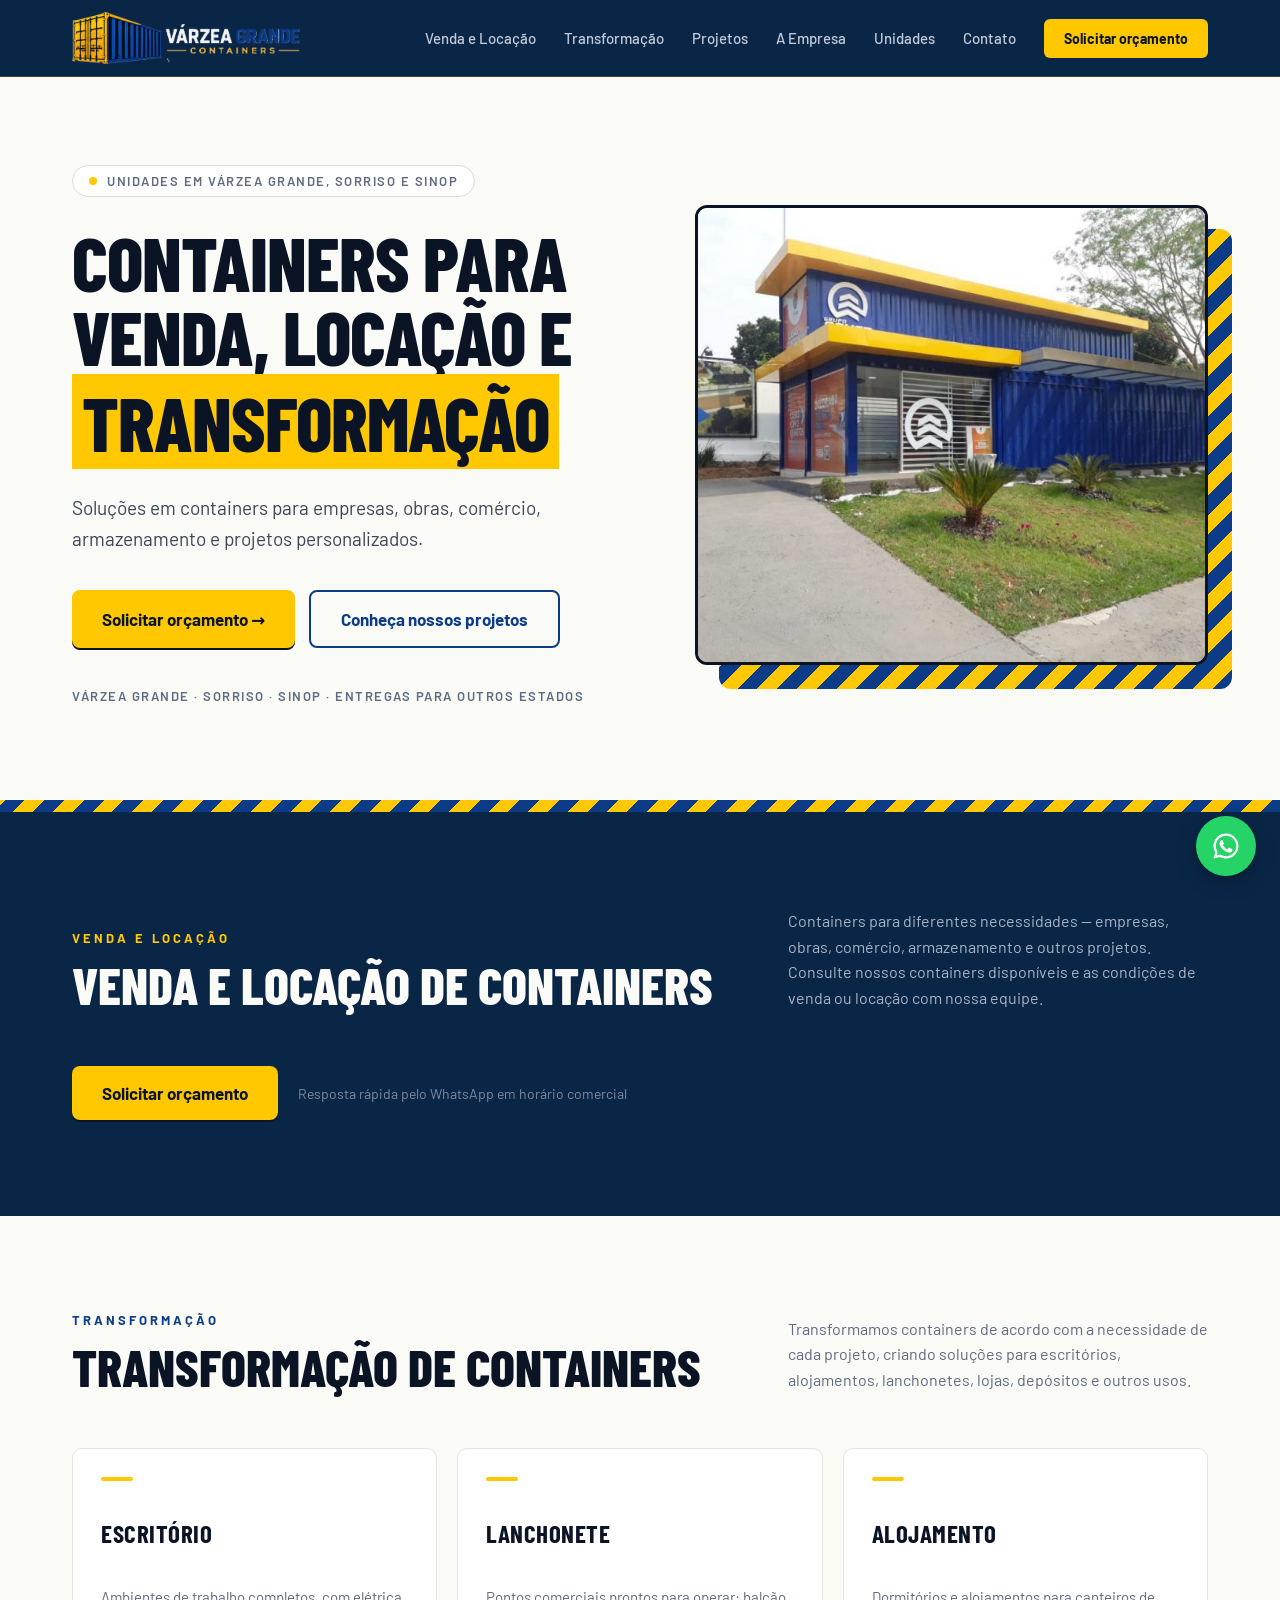
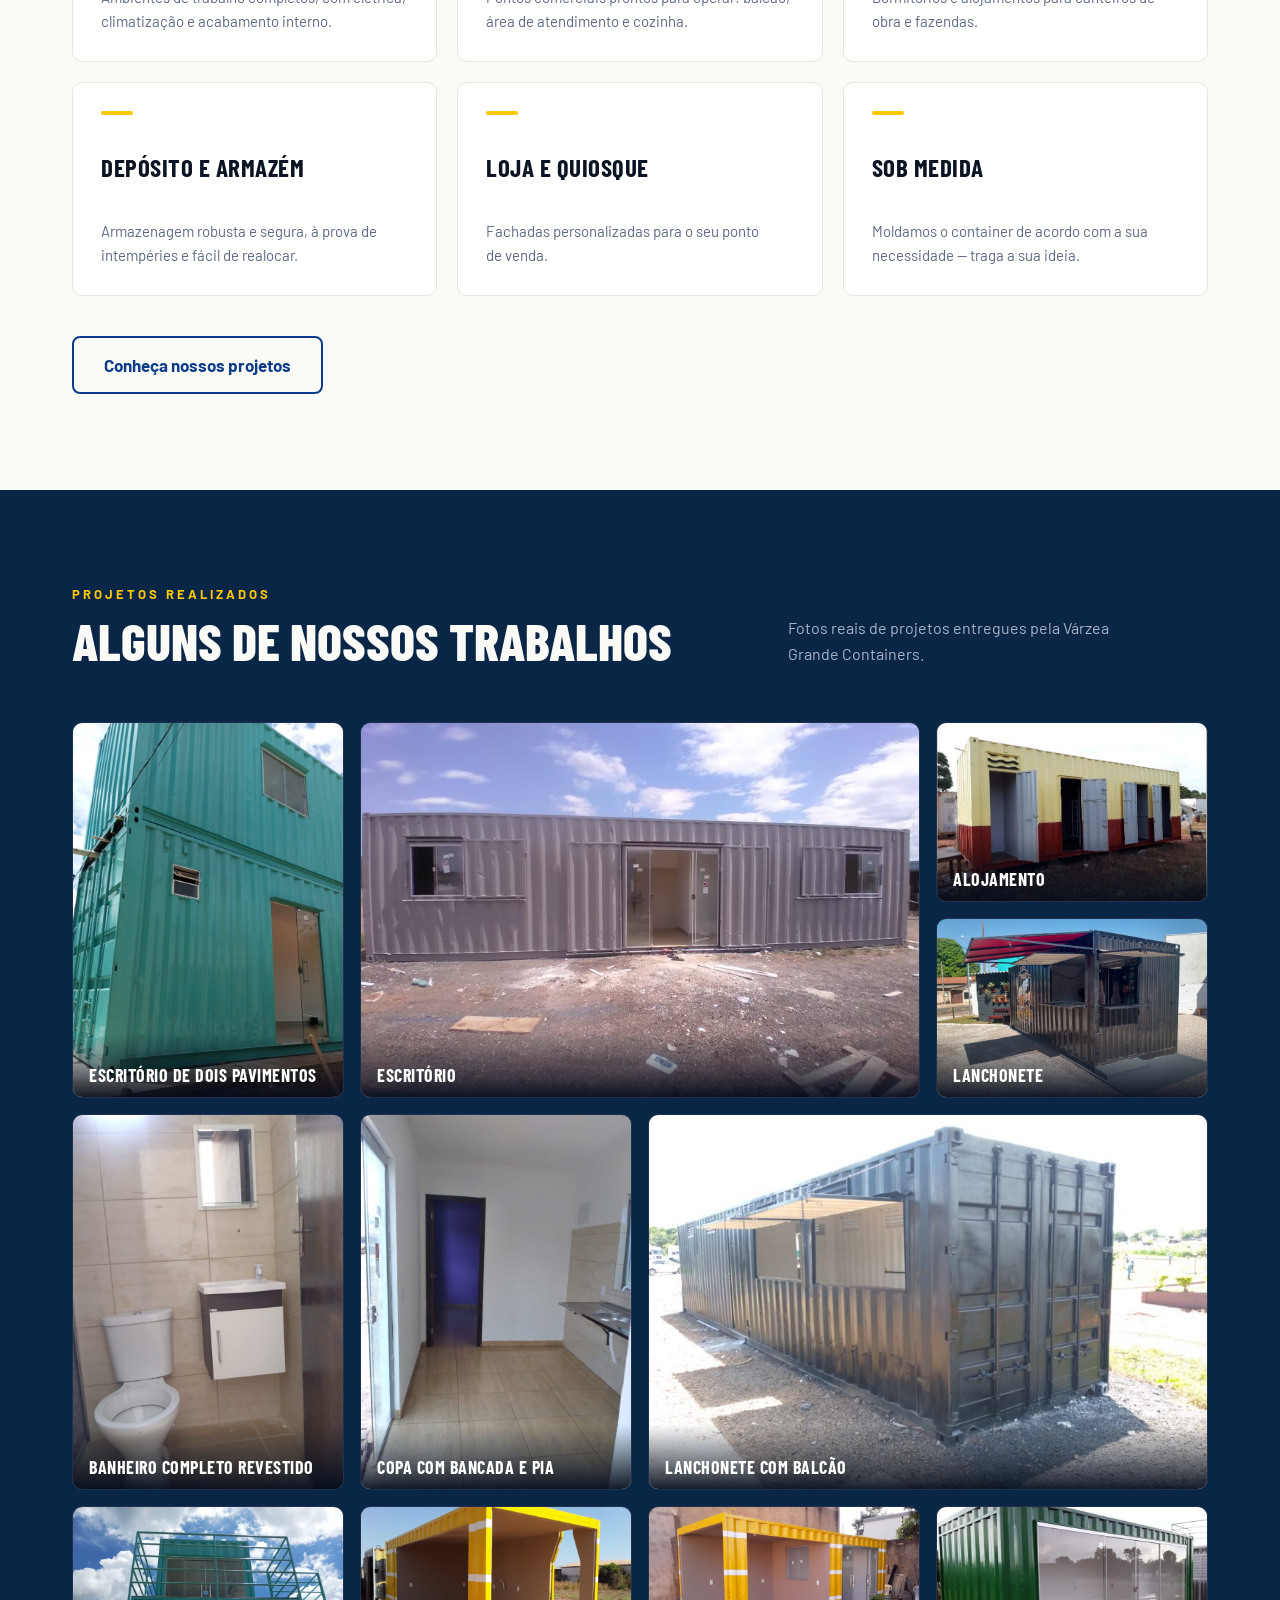
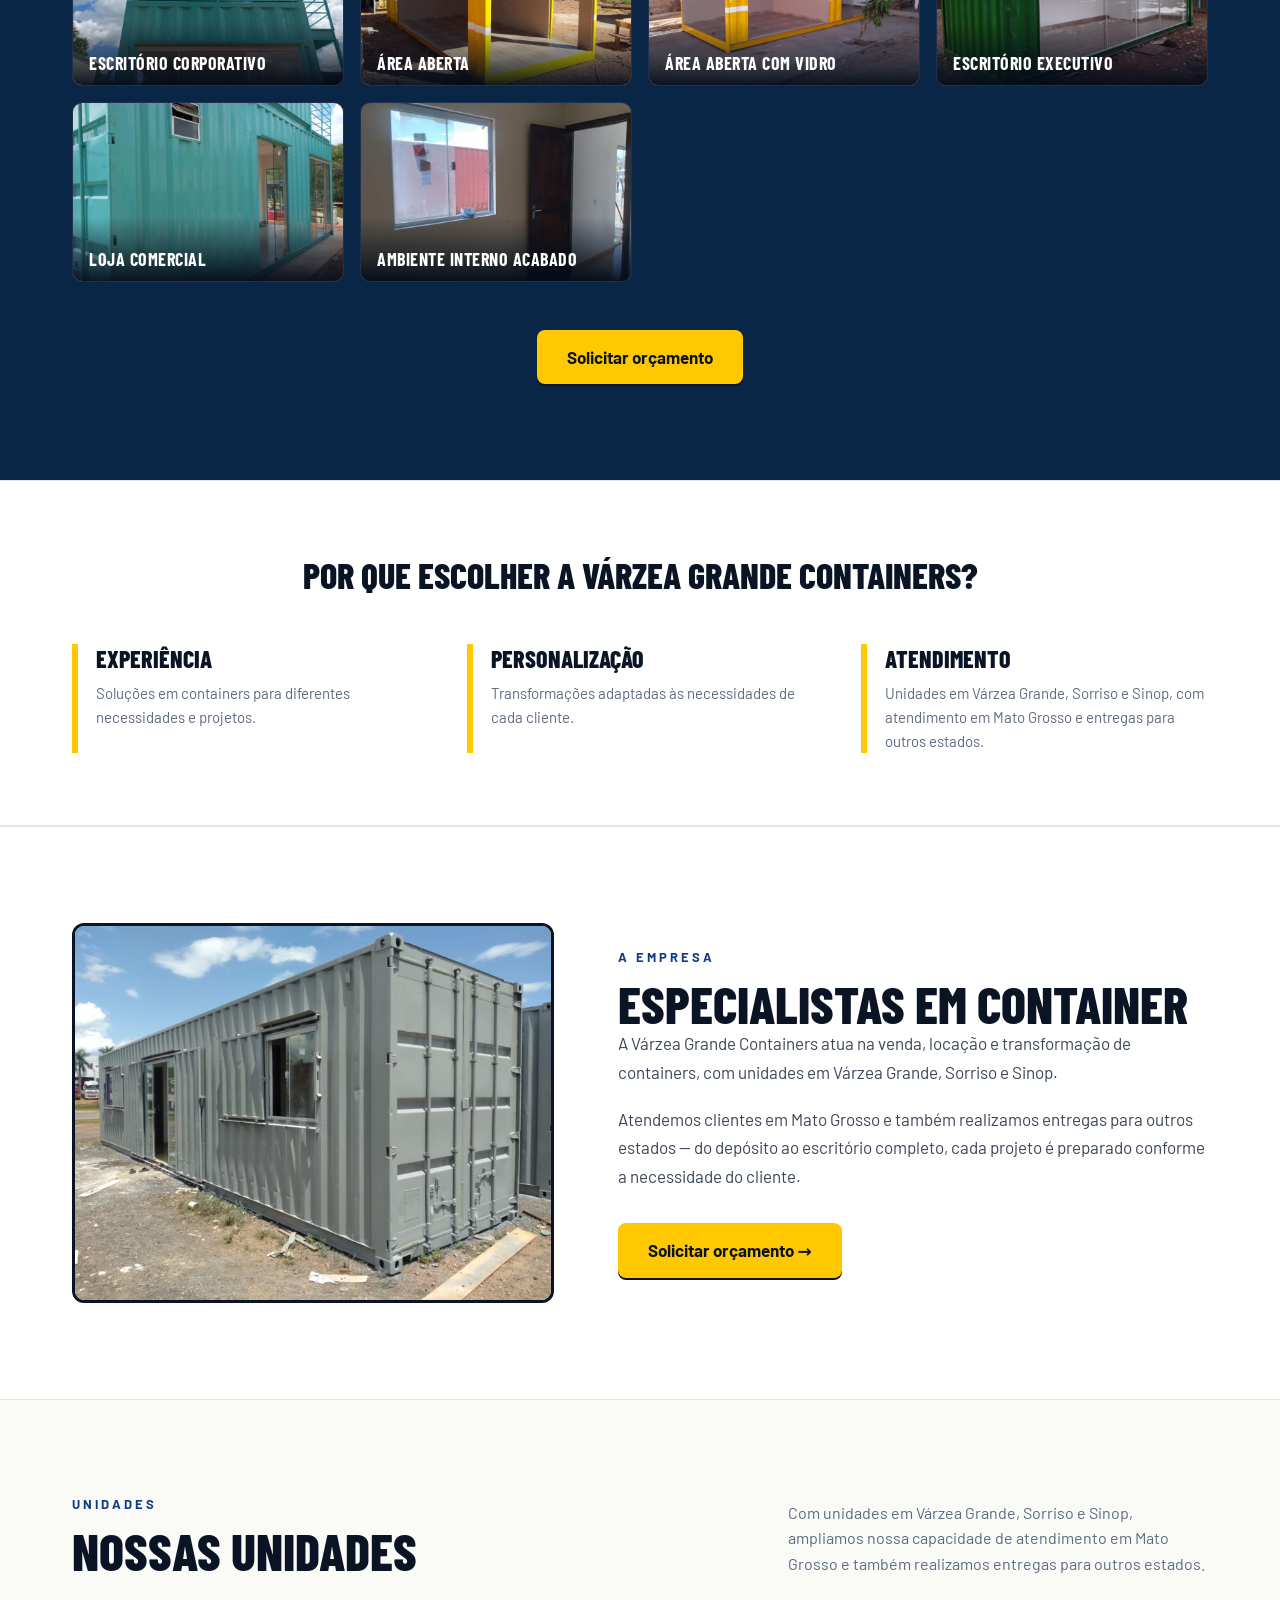
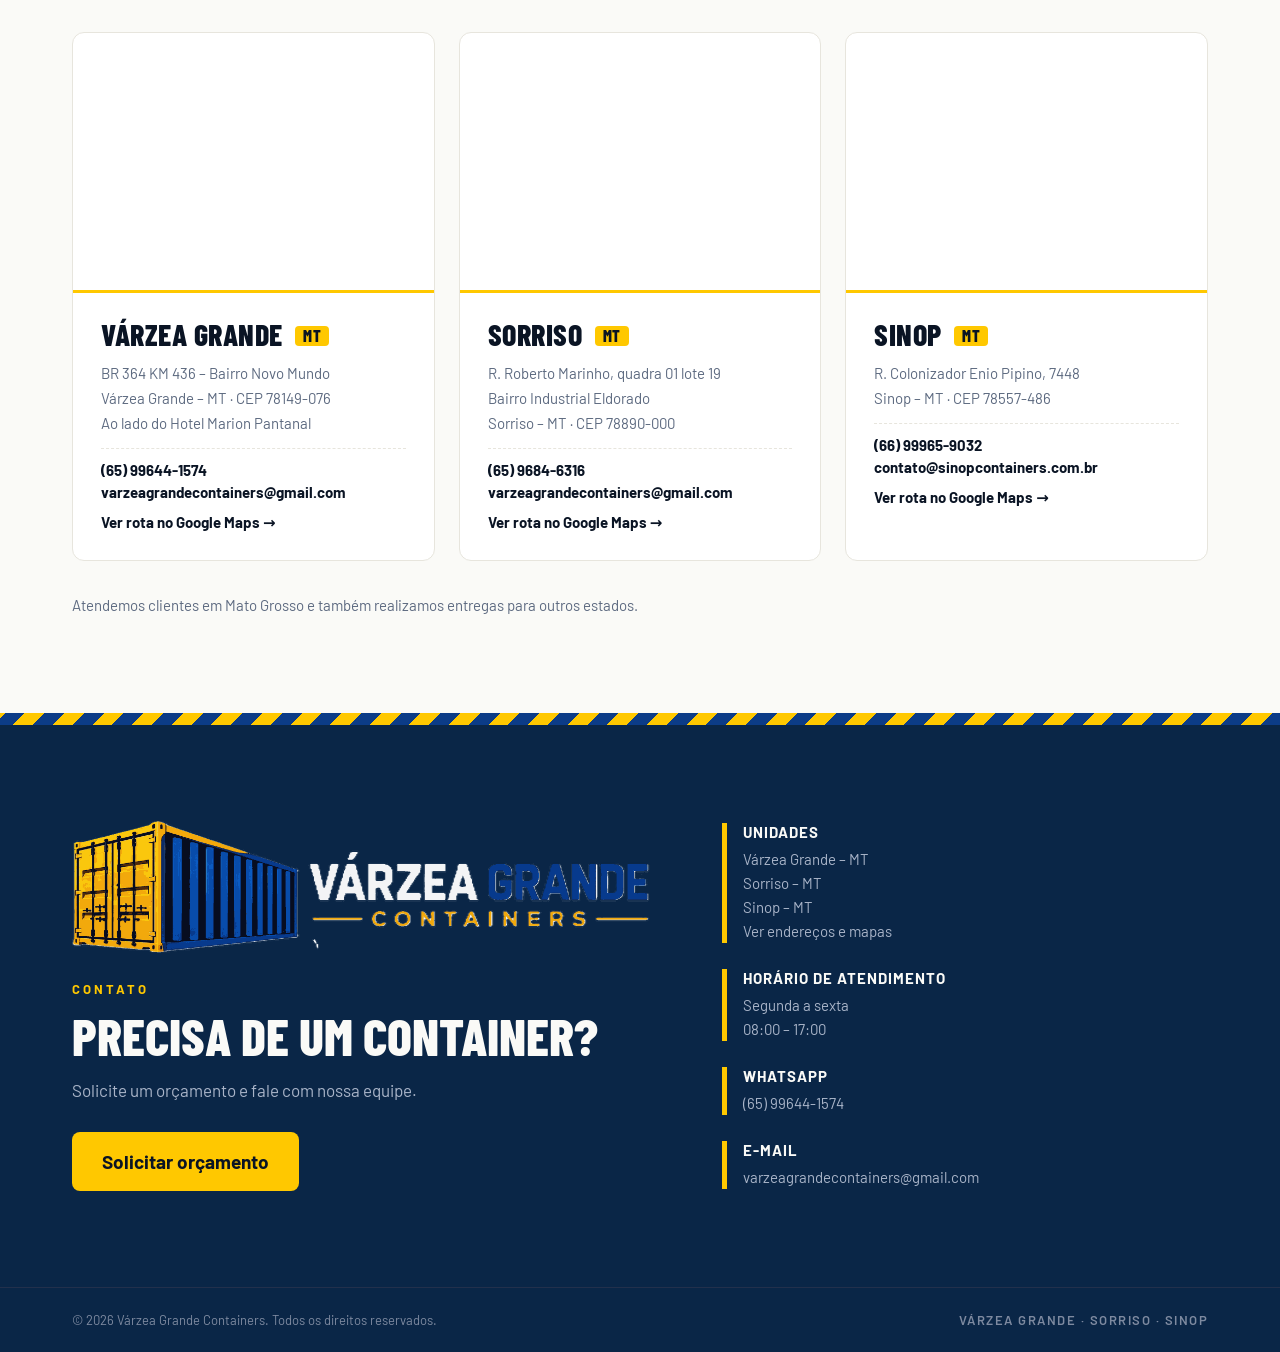
==== commit adffdd0b: "Revisão do site: nova identidade visual, 3 unidades e estrutura simplificada Aplica o briefing compl" ====
--- a/index.html
+++ b/index.html
@@ -3,9 +3,9 @@
 <head>
   <meta charset="utf-8">
   <meta name="viewport" content="width=device-width, initial-scale=1">
-  <title>Várzea Grande Containers — Venda e Locação de Containers | Várzea Grande e Sorriso MT</title>
-  <meta name="description" content="Venda, locação e transformação de containers marítimos em Mato Grosso, com unidades em Várzea Grande e Sorriso. Escritórios, lanchonetes, alojamentos e projetos sob medida, com entrega em todo o estado.">
-  <meta name="keywords" content="container, venda de container, locação de container, aluguel de container, container transformers, container escritório, container lanchonete, container MT, Várzea Grande containers, Sorriso containers, container Sorriso MT, Cuiabá container, Sinop container, container marítimo, container habitável">
+  <title>Várzea Grande Containers — Venda, Locação e Transformação de Containers</title>
+  <meta name="description" content="Venda, locação e transformação de containers em Mato Grosso, com unidades em Várzea Grande, Sorriso e Sinop. Atendemos MT e realizamos entregas para outros estados.">
+  <meta name="keywords" content="container, venda de containers, locação de containers, aluguel de containers, transformação de containers, containers em Mato Grosso, containers em Várzea Grande, containers em Sorriso, containers em Sinop">
   <meta name="robots" content="index, follow">
   <link rel="preconnect" href="https://fonts.googleapis.com">
   <link rel="preconnect" href="https://fonts.gstatic.com" crossorigin>
@@ -20,12 +20,12 @@
   <meta name="geo.placename" content="Várzea Grande">
   <meta name="geo.position" content="-15.646227;-56.198241">
   <meta name="ICBM" content="-15.646227, -56.198241">
-  <meta name="theme-color" content="#020A18">
+  <meta name="theme-color" content="#0A2647">
 
   <meta property="og:type" content="website">
   <meta property="og:url" content="https://varzeagrandecontainers.com.br/">
-  <meta property="og:title" content="Várzea Grande Containers — Venda e Locação de Containers | Várzea Grande e Sorriso MT">
-  <meta property="og:description" content="Venda, locação e transformação de containers marítimos em Mato Grosso, com unidades em Várzea Grande e Sorriso. Escritórios, lanchonetes, alojamentos e projetos sob medida.">
+  <meta property="og:title" content="Várzea Grande Containers — Venda, Locação e Transformação de Containers">
+  <meta property="og:description" content="Venda, locação e transformação de containers em Mato Grosso, com unidades em Várzea Grande, Sorriso e Sinop. Atendemos MT e realizamos entregas para outros estados.">
   <meta property="og:image" content="https://varzeagrandecontainers.com.br/assets/og-image.png">
   <meta property="og:image:width" content="1200">
   <meta property="og:image:height" content="630">
@@ -33,8 +33,8 @@
   <meta property="og:site_name" content="Várzea Grande Containers">
 
   <meta name="twitter:card" content="summary_large_image">
-  <meta name="twitter:title" content="Várzea Grande Containers — Venda e Locação de Containers | Várzea Grande e Sorriso MT">
-  <meta name="twitter:description" content="Venda, locação e transformação de containers marítimos em Mato Grosso, com unidades em Várzea Grande e Sorriso. Escritórios, lanchonetes, alojamentos e projetos sob medida.">
+  <meta name="twitter:title" content="Várzea Grande Containers — Venda, Locação e Transformação de Containers">
+  <meta name="twitter:description" content="Venda, locação e transformação de containers em Mato Grosso, com unidades em Várzea Grande, Sorriso e Sinop. Atendemos MT e realizamos entregas para outros estados.">
   <meta name="twitter:image" content="https://varzeagrandecontainers.com.br/assets/og-image.png">
 
   <script type="application/ld+json">
@@ -45,23 +45,16 @@
         "@type": "Organization",
         "@id": "https://varzeagrandecontainers.com.br/#organization",
         "name": "Várzea Grande Containers",
-        "alternateName": "Sorriso Containers",
-        "description": "Venda, locação e transformação de containers marítimos em Mato Grosso, com unidades em Várzea Grande e Sorriso.",
+        "description": "Venda, locação e transformação de containers em Mato Grosso, com unidades em Várzea Grande, Sorriso e Sinop.",
         "url": "https://varzeagrandecontainers.com.br/",
         "telephone": "+5565996441574",
-        "email": "banagouroebanagouro@gmail.com",
+        "email": "varzeagrandecontainers@gmail.com",
         "image": "https://varzeagrandecontainers.com.br/assets/og-image.png",
         "logo": "https://varzeagrandecontainers.com.br/assets/logo-mark.png",
-        "foundingDate": "2015",
         "sameAs": [
-          "https://wa.me/5565996441574",
-          "https://sorrisocontainers.com.br/"
+          "https://wa.me/5565996441574"
         ],
         "areaServed": [
-          { "@type": "City", "name": "Várzea Grande" },
-          { "@type": "City", "name": "Cuiabá" },
-          { "@type": "City", "name": "Sorriso" },
-          { "@type": "City", "name": "Sinop" },
           { "@type": "State", "name": "Mato Grosso" }
         ],
         "contactPoint": {
@@ -72,7 +65,8 @@
         },
         "location": [
           { "@id": "https://varzeagrandecontainers.com.br/#unidade-varzea-grande" },
-          { "@id": "https://varzeagrandecontainers.com.br/#unidade-sorriso" }
+          { "@id": "https://varzeagrandecontainers.com.br/#unidade-sorriso" },
+          { "@id": "https://varzeagrandecontainers.com.br/#unidade-sinop" }
         ]
       },
       {
@@ -82,27 +76,20 @@
         "parentOrganization": { "@id": "https://varzeagrandecontainers.com.br/#organization" },
         "url": "https://varzeagrandecontainers.com.br/#unidades",
         "telephone": "+5565996441574",
-        "email": "banagouroebanagouro@gmail.com",
+        "email": "varzeagrandecontainers@gmail.com",
         "image": "https://varzeagrandecontainers.com.br/assets/og-image.png",
-        "priceRange": "$$",
         "address": {
           "@type": "PostalAddress",
-          "streetAddress": "BR 364, KM 436 – Novo Mundo",
+          "streetAddress": "BR 364, KM 436 – Bairro Novo Mundo",
           "addressLocality": "Várzea Grande",
           "addressRegion": "MT",
           "addressCountry": "BR",
-          "postalCode": "78110-680"
+          "postalCode": "78149-076"
         },
         "geo": {
           "@type": "GeoCoordinates",
           "latitude": -15.646227,
           "longitude": -56.198241
-        },
-        "openingHoursSpecification": {
-          "@type": "OpeningHoursSpecification",
-          "dayOfWeek": ["Monday", "Tuesday", "Wednesday", "Thursday", "Friday"],
-          "opens": "08:00",
-          "closes": "17:00"
         }
       },
       {
@@ -111,23 +98,34 @@
         "name": "Várzea Grande Containers — Unidade Sorriso",
         "parentOrganization": { "@id": "https://varzeagrandecontainers.com.br/#organization" },
         "url": "https://varzeagrandecontainers.com.br/#unidades",
-        "telephone": "+5565996441574",
-        "email": "banagouroebanagouro@gmail.com",
+        "telephone": "+556596846316",
+        "email": "varzeagrandecontainers@gmail.com",
         "image": "https://varzeagrandecontainers.com.br/assets/og-image.png",
-        "priceRange": "$$",
         "address": {
           "@type": "PostalAddress",
-          "streetAddress": "Rua Roberto Marinho, quadra 01 – lote 19, Loteamento Industrial Eldorado",
+          "streetAddress": "R. Roberto Marinho, quadra 01 lote 19 – Bairro Industrial Eldorado",
           "addressLocality": "Sorriso",
           "addressRegion": "MT",
           "addressCountry": "BR",
           "postalCode": "78890-000"
-        },
-        "openingHoursSpecification": {
-          "@type": "OpeningHoursSpecification",
-          "dayOfWeek": ["Monday", "Tuesday", "Wednesday", "Thursday", "Friday"],
-          "opens": "08:00",
-          "closes": "17:00"
+        }
+      },
+      {
+        "@type": "LocalBusiness",
+        "@id": "https://varzeagrandecontainers.com.br/#unidade-sinop",
+        "name": "Várzea Grande Containers — Unidade Sinop",
+        "parentOrganization": { "@id": "https://varzeagrandecontainers.com.br/#organization" },
+        "url": "https://varzeagrandecontainers.com.br/#unidades",
+        "telephone": "+5566999659032",
+        "email": "contato@sinopcontainers.com.br",
+        "image": "https://varzeagrandecontainers.com.br/assets/og-image.png",
+        "address": {
+          "@type": "PostalAddress",
+          "streetAddress": "R. Colonizador Enio Pipino, 7448",
+          "addressLocality": "Sinop",
+          "addressRegion": "MT",
+          "addressCountry": "BR",
+          "postalCode": "78557-486"
         }
       }
     ]
@@ -140,21 +138,20 @@
   <header class="header">
     <div class="header-inner">
       <a href="#topo" class="logo">
-        <img src="assets/logo-h-dark.png" alt="Várzea Grande Containers — vendas, locação e transformação" class="logo-img" width="1138" height="260">
+        <img src="assets/logo-h-dark.png" alt="Várzea Grande Containers" class="logo-img" width="1138" height="260">
       </a>
-      <button class="menu-toggle" aria-label="Abrir menu" onclick="document.querySelector('.nav').classList.toggle('nav--open');document.querySelector('.menu-toggle').classList.toggle('menu-toggle--open')">
+      <button class="menu-toggle" aria-label="Abrir menu">
         <span></span><span></span><span></span>
       </button>
       <nav class="nav">
         <a href="#venda" class="nav-link">Venda e Locação</a>
         <a href="#transformacao" class="nav-link">Transformação</a>
         <a href="#projetos" class="nav-link">Projetos</a>
+        <a href="#sobre" class="nav-link">A Empresa</a>
         <a href="#unidades" class="nav-link">Unidades</a>
-        <a href="#sobre" class="nav-link">Sobre</a>
         <a href="#contato" class="nav-link">Contato</a>
         <a href="https://wa.me/5565996441574?text=Ol%C3%A1!%20Vi%20o%20site%20da%20V%C3%A1rzea%20Grande%20Containers%20e%20gostaria%20de%20um%20or%C3%A7amento." target="_blank" rel="noopener" class="btn-whats-nav">
-          <span class="dot"></span>
-          (65) 99644-1574
+          Solicitar orçamento
         </a>
       </nav>
     </div>
@@ -166,38 +163,23 @@
       <div class="hero-content">
         <div class="hero-badge">
           <span class="badge-dot"></span>
-          Unidades em Várzea Grande e Sorriso
+          Unidades em Várzea Grande, Sorriso e Sinop
         </div>
         <h1 class="hero-title">
-          Containers que viram <span class="hero-highlight">negócio</span>
+          Containers para venda, locação e <span class="hero-highlight">transformação</span>
         </h1>
         <p class="hero-desc">
-          Venda, locação e transformação de containers marítimos em Mato Grosso, com duas unidades — Várzea Grande e Sorriso. Escritórios, lanchonetes, alojamentos e projetos sob medida, com estrutura robusta e entrega em todo o estado.
+          Soluções em containers para empresas, obras, comércio, armazenamento e projetos personalizados.
         </p>
         <div class="hero-buttons">
           <a href="https://wa.me/5565996441574?text=Ol%C3%A1!%20Vi%20o%20site%20da%20V%C3%A1rzea%20Grande%20Containers%20e%20gostaria%20de%20um%20or%C3%A7amento." target="_blank" rel="noopener" class="btn-primary">
-            Pedir orçamento no WhatsApp →
+            Solicitar orçamento →
           </a>
           <a href="#projetos" class="btn-secondary">
-            Ver projetos
+            Conheça nossos projetos
           </a>
         </div>
-        <div class="hero-stats">
-          <div class="stat">
-            <div class="stat-value">10+</div>
-            <div class="stat-label">anos de experiência</div>
-          </div>
-          <div class="stat-divider"></div>
-          <div class="stat">
-            <div class="stat-value">100%</div>
-            <div class="stat-label">projetos sob medida</div>
-          </div>
-          <div class="stat-divider"></div>
-          <div class="stat">
-            <div class="stat-value">2</div>
-            <div class="stat-label">unidades em Mato Grosso</div>
-          </div>
-        </div>
+        <div class="hero-locations">Várzea Grande · Sorriso · Sinop · Entregas para outros estados</div>
       </div>
       <div class="hero-image-wrap">
         <div class="hero-bg-pattern"></div>
@@ -209,46 +191,20 @@
     <div class="hero-divider"></div>
   </section>
 
-  <!-- ======================= VENDA ======================= -->
+  <!-- ======================= VENDA E LOCAÇÃO ======================= -->
   <section id="venda" class="section-venda">
     <div class="container">
       <div class="section-header">
         <div>
-          <div class="section-tag">01 — Venda e Locação</div>
+          <div class="section-tag">Venda e Locação</div>
           <h2 class="section-title">Venda e locação de containers</h2>
         </div>
         <p class="section-desc">
-          Containers marítimos para fins comerciais, industriais e residenciais — à venda ou locação. Práticos, resistentes e fáceis de transportar — inspecionados e preservados antes da entrega.
+          Containers para diferentes necessidades — empresas, obras, comércio, armazenamento e outros projetos. Consulte nossos containers disponíveis e as condições de venda ou locação com nossa equipe.
         </p>
       </div>
-      <div class="tipos-grid">
-        <div class="tipo-card">
-          <div class="tipo-tamanho">20'</div>
-          <h3 class="tipo-nome">Dry Standard 20 pés</h3>
-          <div class="tipo-desc">O mais versátil: depósitos, lojas compactas e projetos de escritório.</div>
-          <div class="tipo-medidas">6,06 × 2,44 × 2,59 m</div>
-        </div>
-        <div class="tipo-card">
-          <div class="tipo-tamanho">40'</div>
-          <h3 class="tipo-nome">Dry Standard 40 pés</h3>
-          <div class="tipo-desc">Dobro de área útil — ideal para alojamentos, armazéns e lanchonetes.</div>
-          <div class="tipo-medidas">12,19 × 2,44 × 2,59 m</div>
-        </div>
-        <div class="tipo-card">
-          <div class="tipo-tamanho">40'HC</div>
-          <h3 class="tipo-nome">High Cube 40 pés</h3>
-          <div class="tipo-desc">Pé-direito mais alto, perfeito para ambientes habitáveis com conforto.</div>
-          <div class="tipo-medidas">12,19 × 2,44 × 2,89 m</div>
-        </div>
-        <div class="tipo-card">
-          <div class="tipo-tamanho">RF</div>
-          <h3 class="tipo-nome">Reefer (refrigerado)</h3>
-          <div class="tipo-desc">Isolamento térmico de fábrica para câmaras frias e cargas sensíveis.</div>
-          <div class="tipo-medidas">Consulte disponibilidade</div>
-        </div>
-      </div>
       <div class="venda-cta">
-        <a href="https://wa.me/5565996441574?text=Ol%C3%A1!%20Vi%20o%20site%20da%20V%C3%A1rzea%20Grande%20Containers%20e%20gostaria%20de%20um%20or%C3%A7amento." target="_blank" rel="noopener" class="btn-primary">Consultar disponibilidade, venda e locação</a>
+        <a href="https://wa.me/5565996441574?text=Ol%C3%A1!%20Vi%20o%20site%20da%20V%C3%A1rzea%20Grande%20Containers%20e%20gostaria%20de%20um%20or%C3%A7amento." target="_blank" rel="noopener" class="btn-primary">Solicitar orçamento</a>
         <span class="venda-cta-hint">Resposta rápida pelo WhatsApp em horário comercial</span>
       </div>
     </div>
@@ -259,183 +215,147 @@
     <div class="container">
       <div class="section-header">
         <div>
-          <div class="section-tag section-tag--dark">02 — Transformação</div>
-          <h2 class="section-title section-title--dark">Do container ao seu projeto</h2>
+          <div class="section-tag section-tag--dark">Transformação</div>
+          <h2 class="section-title section-title--dark">Transformação de containers</h2>
         </div>
         <p class="section-desc section-desc--dark">
-          Transformamos containers marítimos em espaços prontos para uso — ou moldamos de acordo com a sua necessidade, com acabamento testado e preservado.
+          Transformamos containers de acordo com a necessidade de cada projeto, criando soluções para escritórios, alojamentos, lanchonetes, lojas, depósitos e outros usos.
         </p>
       </div>
       <div class="servicos-grid">
         <div class="servico-card">
-          <div class="servico-num">01</div>
+          <div class="servico-bar"></div>
           <h3 class="servico-nome">Escritório</h3>
           <div class="servico-desc">Ambientes de trabalho completos, com elétrica, climatização e acabamento interno.</div>
         </div>
         <div class="servico-card">
-          <div class="servico-num">02</div>
+          <div class="servico-bar"></div>
           <h3 class="servico-nome">Lanchonete</h3>
           <div class="servico-desc">Pontos comerciais prontos para operar: balcão, área de atendimento e cozinha.</div>
         </div>
         <div class="servico-card">
-          <div class="servico-num">03</div>
+          <div class="servico-bar"></div>
           <h3 class="servico-nome">Alojamento</h3>
-          <div class="servico-desc">Dormitórios e alojamentos para canteiros de obra e fazendas, com conforto e segurança.</div>
+          <div class="servico-desc">Dormitórios e alojamentos para canteiros de obra e fazendas.</div>
         </div>
         <div class="servico-card">
-          <div class="servico-num">04</div>
+          <div class="servico-bar"></div>
           <h3 class="servico-nome">Depósito e armazém</h3>
           <div class="servico-desc">Armazenagem robusta e segura, à prova de intempéries e fácil de realocar.</div>
         </div>
         <div class="servico-card">
-          <div class="servico-num">05</div>
+          <div class="servico-bar"></div>
           <h3 class="servico-nome">Loja e quiosque</h3>
-          <div class="servico-desc">Fachadas personalizadas para o seu ponto de venda chamar atenção.</div>
+          <div class="servico-desc">Fachadas personalizadas para o seu ponto de venda.</div>
         </div>
         <div class="servico-card">
-          <div class="servico-num">06</div>
+          <div class="servico-bar"></div>
           <h3 class="servico-nome">Sob medida</h3>
           <div class="servico-desc">Moldamos o container de acordo com a sua necessidade — traga a sua ideia.</div>
         </div>
       </div>
-    </div>
-  </section>
-
-  <!-- ======================= DIFERENCIAIS ======================= -->
-  <section class="section-diferenciais">
-    <div class="container diferenciais-inner">
-      <div class="diferencial">
-        <div class="diferencial-bar"></div>
-        <div>
-          <div class="diferencial-title">Máxima qualidade</div>
-          <div class="diferencial-desc">Equipe altamente especializada e containers cuidadosamente testados e preservados.</div>
-        </div>
-      </div>
-      <div class="diferencial">
-        <div class="diferencial-bar"></div>
-        <div>
-          <div class="diferencial-title">Eficiência e rapidez</div>
-          <div class="diferencial-desc">Prazo de obra muito menor que a construção convencional — comodidade para concluir seus objetivos.</div>
-        </div>
-      </div>
-      <div class="diferencial">
-        <div class="diferencial-bar"></div>
-        <div>
-          <div class="diferencial-title">Construção verde</div>
-          <div class="diferencial-desc">Reaproveitamento de containers marítimos: buscamos ser referência em construção sustentável.</div>
-        </div>
-      </div>
-    </div>
-  </section>
-
-  <!-- ======================= PROJETOS ======================= -->
+      <div class="venda-cta">
+        <a href="#projetos" class="btn-secondary">Conheça nossos projetos</a>
+      </div>
+    </div>
+  </section>
+
+  <!-- ======================= PROJETOS REALIZADOS ======================= -->
   <section id="projetos" class="section-projetos">
     <div class="container">
       <div class="section-header">
         <div>
-          <div class="section-tag section-tag--dark">03 — Portfólio</div>
-          <h2 class="section-title section-title--dark">Alguns de nossos trabalhos</h2>
-        </div>
-        <p class="section-desc section-desc--dark">Conheça alguns dos projetos que já realizamos.</p>
+          <div class="section-tag">Projetos Realizados</div>
+          <h2 class="section-title section-title--hero">Alguns de nossos trabalhos</h2>
+        </div>
+        <p class="section-desc">Fotos reais de projetos entregues pela Várzea Grande Containers.</p>
       </div>
       <div class="projetos-grid">
-        <div class="projeto-card">
-          <div class="projeto-img-wrap">
-            <img src="assets/images/gallery/alojamentos.jpeg" alt="Container transformado em alojamento — Várzea Grande Containers" class="projeto-img" loading="lazy" width="400" height="250">
-          </div>
-          <div class="projeto-info">
-            <span class="projeto-nome">Alojamento</span>
-            <span class="projeto-tag">Transformação</span>
-          </div>
-        </div>
-        <div class="projeto-card">
-          <div class="projeto-img-wrap">
-            <img src="assets/images/gallery/lanchonetes.jpeg" alt="Container transformado em lanchonete — Várzea Grande Containers" class="projeto-img" loading="lazy" width="400" height="250">
-          </div>
-          <div class="projeto-info">
-            <span class="projeto-nome">Lanchonete</span>
-            <span class="projeto-tag">Comercial</span>
-          </div>
-        </div>
-        <div class="projeto-card">
-          <div class="projeto-img-wrap">
-            <img src="assets/images/gallery/escritorios9.jpeg" alt="Container transformado em escritório corporativo de dois pavimentos — Várzea Grande Containers" class="projeto-img" loading="lazy" width="400" height="250">
-          </div>
-          <div class="projeto-info">
-            <span class="projeto-nome">Escritório</span>
-            <span class="projeto-tag">Corporativo</span>
-          </div>
-        </div>
-        <div class="projeto-card">
-          <div class="projeto-img-wrap">
-            <img src="assets/images/gallery/area-aberta.jpeg" alt="Container transformado em área aberta para eventos — Várzea Grande Containers" class="projeto-img" loading="lazy" width="400" height="250">
-          </div>
-          <div class="projeto-info">
-            <span class="projeto-nome">Área aberta</span>
-            <span class="projeto-tag">Eventos</span>
-          </div>
-        </div>
-        <div class="projeto-card">
-          <div class="projeto-img-wrap">
-            <img src="assets/images/gallery/escritorios2.jpeg" alt="Container transformado em escritório executivo com fachada de vidro — Várzea Grande Containers" class="projeto-img" loading="lazy" width="400" height="250">
-          </div>
-          <div class="projeto-info">
-            <span class="projeto-nome">Escritório</span>
-            <span class="projeto-tag">Corporativo</span>
-          </div>
-        </div>
-        <div class="projeto-card">
-          <div class="projeto-img-wrap">
-            <img src="assets/images/gallery/escritorios11.jpeg" alt="Container transformado em loja comercial — Várzea Grande Containers" class="projeto-img" loading="lazy" width="400" height="250">
-          </div>
-          <div class="projeto-info">
-            <span class="projeto-nome">Loja</span>
-            <span class="projeto-tag">Comercial</span>
-          </div>
-        </div>
-      </div>
-    </div>
-  </section>
-
-  <!-- ======================= GALERIA ======================= -->
-  <section id="galeria" class="section-galeria">
-    <div class="container">
-      <div class="section-header">
-        <div>
-          <div class="section-tag">04 — Galeria</div>
-          <h2 class="section-title section-title--hero">Por dentro dos projetos</h2>
-        </div>
-        <p class="section-desc">Do revestimento do banheiro à fachada de vidro — detalhes de acabamento e ambientes internos dos containers que já entregamos.</p>
-      </div>
-      <div class="galeria-grid">
-        <figure class="galeria-item galeria-item--tall">
+        <figure class="projeto-item projeto-item--tall">
           <img src="assets/images/gallery/escritorios10.jpeg" alt="Escritório de dois pavimentos montado com containers empilhados — Várzea Grande Containers" loading="lazy" width="768" height="1021">
-          <figcaption class="galeria-legenda">Escritório de dois pavimentos</figcaption>
-        </figure>
-        <figure class="galeria-item galeria-item--big">
+          <figcaption class="projeto-legenda">Escritório de dois pavimentos</figcaption>
+        </figure>
+        <figure class="projeto-item projeto-item--big">
           <img src="assets/images/gallery/escritorios4.jpeg" alt="Container de 40 pés preparado como escritório, com janelas e porta de vidro instaladas — Várzea Grande Containers" loading="lazy" width="768" height="576">
-          <figcaption class="galeria-legenda">Módulo de escritório 40 pés</figcaption>
-        </figure>
-        <figure class="galeria-item galeria-item--tall">
+          <figcaption class="projeto-legenda">Escritório</figcaption>
+        </figure>
+        <figure class="projeto-item">
+          <img src="assets/images/gallery/alojamentos.jpeg" alt="Container transformado em alojamento — Várzea Grande Containers" loading="lazy" width="400" height="250">
+          <figcaption class="projeto-legenda">Alojamento</figcaption>
+        </figure>
+        <figure class="projeto-item">
+          <img src="assets/images/gallery/lanchonetes.jpeg" alt="Container transformado em lanchonete — Várzea Grande Containers" loading="lazy" width="400" height="250">
+          <figcaption class="projeto-legenda">Lanchonete</figcaption>
+        </figure>
+        <figure class="projeto-item projeto-item--tall">
           <img src="assets/images/gallery/escritorios7.jpeg" alt="Banheiro completo revestido em porcelanato dentro de container — Várzea Grande Containers" loading="lazy" width="768" height="1024">
-          <figcaption class="galeria-legenda">Banheiro completo revestido</figcaption>
-        </figure>
-        <figure class="galeria-item galeria-item--tall">
+          <figcaption class="projeto-legenda">Banheiro completo revestido</figcaption>
+        </figure>
+        <figure class="projeto-item projeto-item--tall">
           <img src="assets/images/gallery/escritorios8.jpeg" alt="Copa com bancada e pia em container transformado, com circulação interna — Várzea Grande Containers" loading="lazy" width="768" height="1024">
-          <figcaption class="galeria-legenda">Copa com bancada e pia</figcaption>
-        </figure>
-        <figure class="galeria-item galeria-item--big">
+          <figcaption class="projeto-legenda">Copa com bancada e pia</figcaption>
+        </figure>
+        <figure class="projeto-item projeto-item--big">
           <img src="assets/images/gallery/lanchonetes2.jpeg" alt="Container de 40 pés transformado em lanchonete, com balcão de atendimento e toldo — Várzea Grande Containers" loading="lazy" width="768" height="576">
-          <figcaption class="galeria-legenda">Lanchonete 40 pés com balcão</figcaption>
-        </figure>
-        <figure class="galeria-item">
+          <figcaption class="projeto-legenda">Lanchonete com balcão</figcaption>
+        </figure>
+        <figure class="projeto-item">
+          <img src="assets/images/gallery/escritorios9.jpeg" alt="Container transformado em escritório corporativo de dois pavimentos — Várzea Grande Containers" loading="lazy" width="400" height="250">
+          <figcaption class="projeto-legenda">Escritório corporativo</figcaption>
+        </figure>
+        <figure class="projeto-item">
+          <img src="assets/images/gallery/area-aberta.jpeg" alt="Container transformado em área aberta para eventos — Várzea Grande Containers" loading="lazy" width="400" height="250">
+          <figcaption class="projeto-legenda">Área aberta</figcaption>
+        </figure>
+        <figure class="projeto-item">
           <img src="assets/images/gallery/area-aberta2.jpeg" alt="Container amarelo com lateral aberta e fechamento em vidro — Várzea Grande Containers" loading="lazy" width="768" height="576">
-          <figcaption class="galeria-legenda">Área aberta com vidro</figcaption>
-        </figure>
-        <figure class="galeria-item">
+          <figcaption class="projeto-legenda">Área aberta com vidro</figcaption>
+        </figure>
+        <figure class="projeto-item">
+          <img src="assets/images/gallery/escritorios2.jpeg" alt="Container transformado em escritório executivo com fachada de vidro — Várzea Grande Containers" loading="lazy" width="400" height="250">
+          <figcaption class="projeto-legenda">Escritório executivo</figcaption>
+        </figure>
+        <figure class="projeto-item">
+          <img src="assets/images/gallery/escritorios11.jpeg" alt="Container transformado em loja comercial — Várzea Grande Containers" loading="lazy" width="400" height="250">
+          <figcaption class="projeto-legenda">Loja comercial</figcaption>
+        </figure>
+        <figure class="projeto-item">
           <img src="assets/images/gallery/escritorios6.jpeg" alt="Ambiente interno de container acabado, com janela de correr, porta de madeira e piso cerâmico — Várzea Grande Containers" loading="lazy" width="768" height="576">
-          <figcaption class="galeria-legenda">Ambiente interno acabado</figcaption>
-        </figure>
+          <figcaption class="projeto-legenda">Ambiente interno acabado</figcaption>
+        </figure>
+      </div>
+      <div class="projetos-cta">
+        <a href="https://wa.me/5565996441574?text=Ol%C3%A1!%20Vi%20o%20site%20da%20V%C3%A1rzea%20Grande%20Containers%20e%20gostaria%20de%20um%20or%C3%A7amento." target="_blank" rel="noopener" class="btn-primary">Solicitar orçamento</a>
+      </div>
+    </div>
+  </section>
+
+  <!-- ======================= DIFERENCIAIS ======================= -->
+  <section class="section-diferenciais">
+    <div class="container diferenciais-inner">
+      <h2 class="diferenciais-title">Por que escolher a Várzea Grande Containers?</h2>
+      <div class="diferenciais-grid">
+        <div class="diferencial">
+          <div class="diferencial-bar"></div>
+          <div>
+            <div class="diferencial-title">Experiência</div>
+            <div class="diferencial-desc">Soluções em containers para diferentes necessidades e projetos.</div>
+          </div>
+        </div>
+        <div class="diferencial">
+          <div class="diferencial-bar"></div>
+          <div>
+            <div class="diferencial-title">Personalização</div>
+            <div class="diferencial-desc">Transformações adaptadas às necessidades de cada cliente.</div>
+          </div>
+        </div>
+        <div class="diferencial">
+          <div class="diferencial-bar"></div>
+          <div>
+            <div class="diferencial-title">Atendimento</div>
+            <div class="diferencial-desc">Unidades em Várzea Grande, Sorriso e Sinop, com atendimento em Mato Grosso e entregas para outros estados.</div>
+          </div>
+        </div>
       </div>
     </div>
   </section>
@@ -447,18 +367,17 @@
         <div class="sobre-image-frame">
           <img src="assets/images/gallery/escritorios3.jpeg" alt="Pátio da Várzea Grande Containers com containers marítimos disponíveis para venda" class="sobre-img" loading="lazy" width="500" height="380">
         </div>
-        <div class="sobre-badge">Desde 2015 em MT</div>
       </div>
       <div>
-        <div class="section-tag section-tag--dark">05 — A empresa</div>
+        <div class="section-tag section-tag--dark">A Empresa</div>
         <h2 class="section-title section-title--dark">Especialistas em container</h2>
         <p class="sobre-text">
-          A Várzea Grande Containers é especializada na venda, locação e transformação de containers marítimos em Mato Grosso. São duas unidades — Várzea Grande, atendendo a capital e a região metropolitana de Cuiabá, e Sorriso, atendendo o médio-norte do estado e Sinop.
+          A Várzea Grande Containers atua na venda, locação e transformação de containers, com unidades em Várzea Grande, Sorriso e Sinop.
         </p>
         <p class="sobre-text sobre-text--last">
-          Do depósito ao escritório completo, cada projeto é testado e preservado para atender com o que há de melhor no mercado — aliando resistência, agilidade de obra e respeito ao meio ambiente.
+          Atendemos clientes em Mato Grosso e também realizamos entregas para outros estados — do depósito ao escritório completo, cada projeto é preparado conforme a necessidade do cliente.
         </p>
-        <a href="https://wa.me/5565996441574?text=Ol%C3%A1!%20Vi%20o%20site%20da%20V%C3%A1rzea%20Grande%20Containers%20e%20gostaria%20de%20um%20or%C3%A7amento." target="_blank" rel="noopener" class="btn-dark">Falar com o Elias →</a>
+        <a href="https://wa.me/5565996441574?text=Ol%C3%A1!%20Vi%20o%20site%20da%20V%C3%A1rzea%20Grande%20Containers%20e%20gostaria%20de%20um%20or%C3%A7amento." target="_blank" rel="noopener" class="btn-primary">Solicitar orçamento →</a>
       </div>
     </div>
   </section>
@@ -468,10 +387,10 @@
     <div class="container">
       <div class="section-header">
         <div>
-          <div class="section-tag section-tag--dark">06 — Unidades</div>
-          <h2 class="section-title section-title--dark">Duas unidades em Mato Grosso</h2>
-        </div>
-        <p class="section-desc section-desc--dark">Pátio próprio em Várzea Grande e em Sorriso — visite, veja os containers de perto e retire na unidade mais próxima de você.</p>
+          <div class="section-tag section-tag--dark">Unidades</div>
+          <h2 class="section-title section-title--dark">Nossas unidades</h2>
+        </div>
+        <p class="section-desc section-desc--dark">Com unidades em Várzea Grande, Sorriso e Sinop, ampliamos nossa capacidade de atendimento em Mato Grosso e também realizamos entregas para outros estados.</p>
       </div>
       <div class="unidades-grid">
         <article class="unidade-card">
@@ -480,24 +399,44 @@
           </div>
           <div class="unidade-body">
             <h3 class="unidade-cidade">Várzea Grande <span class="unidade-uf">MT</span></h3>
-            <p class="unidade-endereco">BR 364, KM 436 – Novo Mundo<br>Várzea Grande – MT · CEP 78110-680<br>Ao lado do Marion Pantanal Hotel</p>
-            <div class="unidade-meta">Atende Cuiabá e região metropolitana</div>
-            <a href="https://www.google.com/maps/search/?api=1&amp;query=BR+364+KM+436+Novo+Mundo+V%C3%A1rzea+Grande+MT" target="_blank" rel="noopener" class="unidade-link">Ver rota no Google Maps →</a>
+            <p class="unidade-endereco">BR 364 KM 436 – Bairro Novo Mundo<br>Várzea Grande – MT · CEP 78149-076<br>Ao lado do Hotel Marion Pantanal</p>
+            <div class="unidade-meta">
+              <a href="tel:+5565996441574" class="unidade-fone">(65) 99644-1574</a>
+              <a href="mailto:varzeagrandecontainers@gmail.com" class="unidade-fone">varzeagrandecontainers@gmail.com</a>
+            </div>
+            <a href="https://www.google.com/maps/search/?api=1&amp;query=BR+364+KM+436+Bairro+Novo+Mundo+V%C3%A1rzea+Grande+MT" target="_blank" rel="noopener" class="unidade-link">Ver rota no Google Maps →</a>
           </div>
         </article>
         <article class="unidade-card">
           <div class="unidade-mapa-wrap">
-            <iframe src="https://www.google.com/maps/embed?pb=!1m3!2m1!1sRua+Roberto+Marinho,+Loteamento+Industrial+Eldorado,+Sorriso+-+MT,+78890-000!6i15!3m1!1spt-BR!5m1!1spt-BR" class="mapa" loading="lazy" title="Mapa da unidade de Sorriso"></iframe>
+            <iframe src="https://www.google.com/maps/embed?pb=!1m3!2m1!1sR.+Roberto+Marinho%2C+quadra+01+lote+19+-+Bairro+Industrial+Eldorado%2C+Sorriso+-+MT%2C+78890-000!6i15!3m1!1spt-BR!5m1!1spt-BR" class="mapa" loading="lazy" title="Mapa da unidade de Sorriso"></iframe>
           </div>
           <div class="unidade-body">
             <h3 class="unidade-cidade">Sorriso <span class="unidade-uf">MT</span></h3>
-            <p class="unidade-endereco">Rua Roberto Marinho, quadra 01 – lote 19<br>Loteamento Industrial Eldorado<br>Sorriso – MT · CEP 78890-000</p>
-            <div class="unidade-meta">Atende o médio-norte de MT e Sinop</div>
-            <a href="https://www.google.com/maps/search/?api=1&amp;query=Rua+Roberto+Marinho+Loteamento+Industrial+Eldorado+Sorriso+MT" target="_blank" rel="noopener" class="unidade-link">Ver rota no Google Maps →</a>
+            <p class="unidade-endereco">R. Roberto Marinho, quadra 01 lote 19<br>Bairro Industrial Eldorado<br>Sorriso – MT · CEP 78890-000</p>
+            <div class="unidade-meta">
+              <a href="tel:+556596846316" class="unidade-fone">(65) 9684-6316</a>
+              <a href="mailto:varzeagrandecontainers@gmail.com" class="unidade-fone">varzeagrandecontainers@gmail.com</a>
+            </div>
+            <a href="https://www.google.com/maps/search/?api=1&amp;query=R.+Roberto+Marinho+quadra+01+lote+19+Bairro+Industrial+Eldorado+Sorriso+MT" target="_blank" rel="noopener" class="unidade-link">Ver rota no Google Maps →</a>
           </div>
         </article>
-      </div>
-      <p class="unidades-nota">Atendimento comercial das duas unidades pelo mesmo WhatsApp: <a href="https://wa.me/5565996441574?text=Ol%C3%A1!%20Vi%20o%20site%20da%20V%C3%A1rzea%20Grande%20Containers%20e%20gostaria%20de%20um%20or%C3%A7amento." target="_blank" rel="noopener">(65) 99644-1574</a> · Segunda a sexta, 08:00 – 17:00.</p>
+        <article class="unidade-card">
+          <div class="unidade-mapa-wrap">
+            <iframe src="https://www.google.com/maps/embed?pb=!1m3!2m1!1sR.+Colonizador+Enio+Pipino%2C+7448%2C+Sinop+-+MT%2C+78557-486!6i15!3m1!1spt-BR!5m1!1spt-BR" class="mapa" loading="lazy" title="Mapa da unidade de Sinop"></iframe>
+          </div>
+          <div class="unidade-body">
+            <h3 class="unidade-cidade">Sinop <span class="unidade-uf">MT</span></h3>
+            <p class="unidade-endereco">R. Colonizador Enio Pipino, 7448<br>Sinop – MT · CEP 78557-486</p>
+            <div class="unidade-meta">
+              <a href="tel:+5566999659032" class="unidade-fone">(66) 99965-9032</a>
+              <a href="mailto:contato@sinopcontainers.com.br" class="unidade-fone">contato@sinopcontainers.com.br</a>
+            </div>
+            <a href="https://www.google.com/maps/search/?api=1&amp;query=R.+Colonizador+Enio+Pipino+7448+Sinop+MT" target="_blank" rel="noopener" class="unidade-link">Ver rota no Google Maps →</a>
+          </div>
+        </article>
+      </div>
+      <p class="unidades-nota">Atendemos clientes em Mato Grosso e também realizamos entregas para outros estados.</p>
     </div>
   </section>
 
@@ -507,11 +446,11 @@
     <div class="container contato-inner">
       <div class="contato-info">
         <img src="assets/logo-h-dark.png" alt="Várzea Grande Containers — logo" class="contato-logo" loading="lazy" width="1138" height="260">
-        <div class="section-tag">07 — Contato</div>
-        <h2 class="section-title section-title--hero">Dúvidas e orçamentos?</h2>
-        <p class="contato-lead">Um único canal de atendimento para as unidades de Várzea Grande e Sorriso.</p>
+        <div class="section-tag">Contato</div>
+        <h2 class="section-title section-title--hero">Precisa de um container?</h2>
+        <p class="contato-lead">Solicite um orçamento e fale com nossa equipe.</p>
         <a href="https://wa.me/5565996441574?text=Ol%C3%A1!%20Vi%20o%20site%20da%20V%C3%A1rzea%20Grande%20Containers%20e%20gostaria%20de%20um%20or%C3%A7amento." target="_blank" rel="noopener" class="btn-whats-large">
-          WhatsApp · (65) 99644-1574
+          Solicitar orçamento
         </a>
       </div>
       <div class="contato-details">
@@ -519,7 +458,7 @@
           <div class="contato-bar"></div>
           <div>
             <div class="contato-label">Unidades</div>
-            <div class="contato-value">Várzea Grande – MT<br>Sorriso – MT<br><a href="#unidades" class="contato-link">Ver endereços e mapas</a></div>
+            <div class="contato-value">Várzea Grande – MT<br>Sorriso – MT<br>Sinop – MT<br><a href="#unidades" class="contato-link">Ver endereços e mapas</a></div>
           </div>
         </div>
         <div class="contato-item">
@@ -532,8 +471,15 @@
         <div class="contato-item">
           <div class="contato-bar"></div>
           <div>
+            <div class="contato-label">WhatsApp</div>
+            <div class="contato-value"><a href="https://wa.me/5565996441574?text=Ol%C3%A1!%20Vi%20o%20site%20da%20V%C3%A1rzea%20Grande%20Containers%20e%20gostaria%20de%20um%20or%C3%A7amento." target="_blank" rel="noopener" class="contato-link">(65) 99644-1574</a></div>
+          </div>
+        </div>
+        <div class="contato-item">
+          <div class="contato-bar"></div>
+          <div>
             <div class="contato-label">E-mail</div>
-            <div class="contato-value"><a href="mailto:banagouroebanagouro@gmail.com" class="contato-link">banagouroebanagouro@gmail.com</a></div>
+            <div class="contato-value"><a href="mailto:varzeagrandecontainers@gmail.com" class="contato-link">varzeagrandecontainers@gmail.com</a></div>
           </div>
         </div>
       </div>
@@ -541,7 +487,7 @@
     <div class="footer">
       <div class="container footer-inner">
         <span>© 2026 Várzea Grande Containers. Todos os direitos reservados.</span>
-        <span class="footer-cidades">Várzea Grande · Cuiabá · Sorriso · Sinop</span>
+        <span class="footer-cidades">Várzea Grande · Sorriso · Sinop</span>
       </div>
     </div>
   </section>
--- a/styles.css
+++ b/styles.css
@@ -1,13 +1,13 @@
 /* ======================= RESET & BASE ======================= */
 :root {
   --accent: #FFC800;
+  --blue: #0C3C87;
   --dark: #0A1424;
   --light: #FAFAF7;
   --text: #0A1424;
   --text-muted: #5D6A80;
   --border: #E7E5DD;
-  --header-bg: #020A18;
-  --card-bg: #0B1830;
+  --header-bg: #0A2647;
   --card-border: #22304C;
 }
 
@@ -21,7 +21,7 @@
   -webkit-font-smoothing: antialiased;
 }
 a { color: inherit; }
-a:hover { color: #8a6d00; }
+a:hover { color: var(--blue); }
 ::selection { background: var(--accent); color: var(--dark); }
 img { max-width: 100%; display: block; }
 .container { max-width: 1200px; margin: 0 auto; padding: 0 32px; }
@@ -32,7 +32,7 @@
   top: 0;
   z-index: 50;
   background: var(--header-bg);
-  border-bottom: 1px solid #1C2A44;
+  border-bottom: 1px solid rgba(255, 200, 0, .2);
 }
 .header-inner {
   max-width: 1200px;
@@ -68,13 +68,6 @@
   transition: filter .2s;
 }
 .btn-whats-nav:hover { filter: brightness(1.08); color: var(--dark); }
-.dot {
-  width: 8px;
-  height: 8px;
-  border-radius: 50%;
-  background: var(--dark);
-  flex: none;
-}
 
 /* Hamburger menu */
 .menu-toggle {
@@ -174,36 +167,28 @@
   display: inline-flex;
   align-items: center;
   padding: 17px 30px;
-  border: 2px solid var(--dark);
+  border: 2px solid var(--blue);
   border-radius: 8px;
   font-weight: 700;
   font-size: 17px;
   text-decoration: none;
-  color: var(--dark);
+  color: var(--blue);
   transition: background .15s, color .15s;
 }
-.btn-secondary:hover { background: var(--dark); color: #FFFFFF; }
-.hero-stats { display: flex; gap: 40px; margin-top: 48px; }
-.stat-value {
-  font-family: 'Barlow Condensed', sans-serif;
-  font-weight: 800;
-  font-size: 40px;
-  line-height: 1;
-}
-.stat-label {
+.btn-secondary:hover { background: var(--blue); color: #FFFFFF; }
+.hero-locations {
+  margin-top: 40px;
   font-size: 13px;
   font-weight: 600;
-  letter-spacing: 1px;
+  letter-spacing: 1.5px;
   text-transform: uppercase;
   color: var(--text-muted);
-  margin-top: 4px;
-}
-.stat-divider { width: 1px; background: #E0DDD0; }
+}
 .hero-image-wrap { position: relative; }
 .hero-bg-pattern {
   position: absolute;
   inset: 24px -24px -24px 24px;
-  background: repeating-linear-gradient(-45deg, var(--dark) 0 14px, var(--accent) 14px 28px);
+  background: repeating-linear-gradient(-45deg, var(--blue) 0 14px, var(--accent) 14px 28px);
   border-radius: 12px;
 }
 .hero-image-frame {
@@ -217,7 +202,7 @@
 .hero-img { width: 100%; height: 100%; object-fit: cover; }
 .hero-divider {
   height: 12px;
-  background: repeating-linear-gradient(-45deg, var(--dark) 0 14px, var(--accent) 14px 28px);
+  background: repeating-linear-gradient(-45deg, var(--blue) 0 14px, var(--accent) 14px 28px);
 }
 
 /* ======================= VENDA ======================= */
@@ -239,7 +224,7 @@
   color: var(--accent);
   margin-bottom: 12px;
 }
-.section-tag--dark { color: #8a6d00; }
+.section-tag--dark { color: var(--blue); }
 .section-title {
   font-family: 'Barlow Condensed', sans-serif;
   font-weight: 800;
@@ -259,37 +244,6 @@
   text-wrap: pretty;
 }
 .section-desc--dark { color: var(--text-muted); }
-.tipos-grid { display: grid; grid-template-columns: repeat(4, 1fr); gap: 20px; }
-.tipo-card {
-  border: 1px solid var(--card-border);
-  border-radius: 10px;
-  padding: 28px 24px;
-  display: flex;
-  flex-direction: column;
-  gap: 14px;
-  background: var(--card-bg);
-  transition: border-color .2s;
-}
-.tipo-card:hover { border-color: var(--accent); }
-.tipo-tamanho {
-  font-family: 'Barlow Condensed', sans-serif;
-  font-weight: 800;
-  font-size: 34px;
-  color: var(--accent);
-  line-height: 1;
-}
-.tipo-nome { font-weight: 700; font-size: 17px; }
-.tipo-desc { font-size: 14px; line-height: 1.55; color: #A9B4C8; text-wrap: pretty; }
-.tipo-medidas {
-  margin-top: auto;
-  padding-top: 10px;
-  border-top: 1px dashed var(--card-border);
-  font-size: 13px;
-  font-weight: 600;
-  letter-spacing: 1px;
-  text-transform: uppercase;
-  color: #7E8AA0;
-}
 .venda-cta {
   margin-top: 40px;
   display: flex;
@@ -313,18 +267,8 @@
   gap: 12px;
   transition: border-color .2s, box-shadow .2s;
 }
-.servico-card:hover { border-color: var(--dark); box-shadow: 0 4px 0 var(--accent); }
-.servico-num {
-  width: 44px;
-  height: 44px;
-  background: var(--accent);
-  border-radius: 8px;
-  display: grid;
-  place-items: center;
-  font-family: 'Barlow Condensed', sans-serif;
-  font-weight: 800;
-  font-size: 19px;
-}
+.servico-card:hover { border-color: var(--blue); box-shadow: 0 4px 0 var(--accent); }
+.servico-bar { width: 32px; height: 4px; background: var(--accent); border-radius: 2px; }
 .servico-nome {
   font-family: 'Barlow Condensed', sans-serif;
   font-weight: 700;
@@ -340,8 +284,17 @@
   border-bottom: 1px solid var(--border);
   background: #FFFFFF;
 }
-.diferenciais-inner {
-  padding: 72px 32px;
+.diferenciais-inner { padding: 72px 32px; }
+.diferenciais-title {
+  font-family: 'Barlow Condensed', sans-serif;
+  font-weight: 800;
+  font-size: 36px;
+  text-transform: uppercase;
+  color: var(--dark);
+  text-align: center;
+  margin: 0 0 48px;
+}
+.diferenciais-grid {
   display: grid;
   grid-template-columns: repeat(3, 1fr);
   gap: 48px;
@@ -357,60 +310,28 @@
 }
 .diferencial-desc { font-size: 15px; line-height: 1.6; color: var(--text-muted); text-wrap: pretty; }
 
-/* ======================= PROJETOS ======================= */
-.section-projetos { background: var(--light); }
+/* ======================= PROJETOS REALIZADOS ======================= */
+.section-projetos { background: var(--header-bg); color: var(--light); }
 .section-projetos .container { padding: 96px 32px; }
-.projetos-grid { display: grid; grid-template-columns: repeat(3, 1fr); gap: 20px; }
-.projeto-card {
-  display: flex;
-  flex-direction: column;
-  gap: 0;
-  border: 1px solid var(--border);
-  border-radius: 10px;
-  overflow: hidden;
-  background: #FFFFFF;
-}
-.projeto-img-wrap { height: 250px; overflow: hidden; }
-.projeto-img { width: 100%; height: 100%; object-fit: cover; transition: transform .4s; }
-.projeto-card:hover .projeto-img { transform: scale(1.05); }
-.projeto-info {
-  display: flex;
-  align-items: center;
-  justify-content: space-between;
-  padding: 14px 18px;
-  border-top: 3px solid var(--accent);
-}
-.projeto-nome {
-  font-family: 'Barlow Condensed', sans-serif;
-  font-weight: 700;
-  font-size: 20px;
-  text-transform: uppercase;
-  letter-spacing: 0.5px;
-}
-.projeto-tag { font-size: 12px; font-weight: 600; letter-spacing: 1.5px; text-transform: uppercase; color: #7E8AA0; }
-
-/* ======================= GALERIA ======================= */
-.section-galeria { background: var(--header-bg); color: var(--light); }
-.section-galeria .container { padding: 96px 32px; }
-.galeria-grid {
+.projetos-grid {
   display: grid;
   grid-template-columns: repeat(4, 1fr);
   grid-auto-rows: 180px;
   grid-auto-flow: dense;
   gap: 16px;
 }
-.galeria-item {
+.projeto-item {
   position: relative;
   margin: 0;
   overflow: hidden;
   border-radius: 10px;
   border: 1px solid var(--card-border);
 }
-.galeria-item img { width: 100%; height: 100%; object-fit: cover; transition: transform .4s; }
-.galeria-item:hover img { transform: scale(1.05); }
-.galeria-item--tall { grid-row: span 2; }
-.galeria-item--big { grid-column: span 2; grid-row: span 2; }
-.galeria-legenda {
+.projeto-item img { width: 100%; height: 100%; object-fit: cover; transition: transform .4s; }
+.projeto-item:hover img { transform: scale(1.05); }
+.projeto-item--tall { grid-row: span 2; }
+.projeto-item--big { grid-column: span 2; grid-row: span 2; }
+.projeto-legenda {
   position: absolute;
   inset: auto 0 0 0;
   padding: 32px 16px 12px;
@@ -423,6 +344,7 @@
   letter-spacing: .5px;
   color: #FFFFFF;
 }
+.projetos-cta { margin-top: 48px; text-align: center; }
 
 /* ======================= SOBRE ======================= */
 .section-sobre { background: #FFFFFF; border-top: 1px solid var(--border); }
@@ -441,19 +363,6 @@
   border: 3px solid var(--dark);
 }
 .sobre-img { width: 100%; height: 100%; object-fit: cover; }
-.sobre-badge {
-  position: absolute;
-  bottom: -18px;
-  left: -18px;
-  background: var(--accent);
-  border: 3px solid var(--dark);
-  border-radius: 10px;
-  padding: 14px 22px;
-  font-family: 'Barlow Condensed', sans-serif;
-  font-weight: 800;
-  font-size: 22px;
-  text-transform: uppercase;
-}
 .sobre-text {
   font-size: 17px;
   line-height: 1.7;
@@ -462,25 +371,11 @@
   text-wrap: pretty;
 }
 .sobre-text--last { margin-bottom: 32px; }
-.btn-dark {
-  display: inline-flex;
-  align-items: center;
-  gap: 10px;
-  background: var(--dark);
-  color: #FFFFFF;
-  text-decoration: none;
-  padding: 15px 28px;
-  border-radius: 8px;
-  font-weight: 700;
-  font-size: 16px;
-  transition: background .2s;
-}
-.btn-dark:hover { background: #16233D; color: #FFFFFF; }
 
 /* ======================= UNIDADES ======================= */
 .section-unidades { background: var(--light); border-top: 1px solid var(--border); }
 .section-unidades .container { padding: 96px 32px; }
-.unidades-grid { display: grid; grid-template-columns: repeat(2, 1fr); gap: 24px; }
+.unidades-grid { display: grid; grid-template-columns: repeat(3, 1fr); gap: 24px; }
 .unidade-card {
   display: flex;
   flex-direction: column;
@@ -490,7 +385,7 @@
   overflow: hidden;
   transition: border-color .2s, box-shadow .2s;
 }
-.unidade-card:hover { border-color: var(--dark); box-shadow: 0 4px 0 var(--accent); }
+.unidade-card:hover { border-color: var(--blue); box-shadow: 0 4px 0 var(--accent); }
 .unidade-mapa-wrap { height: 260px; border-bottom: 3px solid var(--accent); }
 .unidade-body { padding: 26px 28px 28px; display: flex; flex-direction: column; gap: 12px; }
 .unidade-cidade {
@@ -513,25 +408,26 @@
 }
 .unidade-endereco { font-size: 15px; line-height: 1.65; color: var(--text-muted); margin: 0; text-wrap: pretty; }
 .unidade-meta {
-  font-size: 12px;
-  font-weight: 700;
-  letter-spacing: 1.5px;
-  text-transform: uppercase;
-  color: #7E8AA0;
+  display: flex;
+  flex-direction: column;
+  gap: 4px;
+  font-size: 15px;
   padding-top: 12px;
   border-top: 1px dashed var(--border);
 }
 .unidade-link { font-size: 15px; font-weight: 700; text-decoration: none; color: var(--dark); }
-.unidade-link:hover { color: #8a6d00; }
+.unidade-link:hover { color: var(--blue); }
+.unidade-fone { font-size: 15px; font-weight: 700; text-decoration: none; color: var(--dark); }
+.unidade-fone:hover { color: var(--blue); }
 .unidades-nota { margin: 32px 0 0; font-size: 15px; line-height: 1.6; color: var(--text-muted); }
 .unidades-nota a { font-weight: 700; color: var(--dark); text-decoration: none; }
-.unidades-nota a:hover { color: #8a6d00; }
+.unidades-nota a:hover { color: var(--blue); }
 
 /* ======================= CONTATO ======================= */
 .section-contato { background: var(--header-bg); color: var(--light); }
 .contato-divider-top {
   height: 12px;
-  background: repeating-linear-gradient(-45deg, var(--dark) 0 14px, var(--accent) 14px 28px);
+  background: repeating-linear-gradient(-45deg, var(--blue) 0 14px, var(--accent) 14px 28px);
 }
 .contato-inner {
   padding: 96px 32px;
@@ -609,11 +505,9 @@
 
 @media (max-width: 1024px) {
   .hero-title { font-size: 56px; }
-  .unidades-grid { grid-template-columns: 1fr; }
-  .tipos-grid { grid-template-columns: repeat(2, 1fr); }
+  .unidades-grid { grid-template-columns: repeat(2, 1fr); }
+  .servicos-grid { grid-template-columns: repeat(2, 1fr); }
   .projetos-grid { grid-template-columns: repeat(2, 1fr); }
-  .servicos-grid { grid-template-columns: repeat(2, 1fr); }
-  .galeria-grid { grid-template-columns: repeat(2, 1fr); }
 }
 
 @media (max-width: 900px) {
@@ -623,7 +517,7 @@
   .sobre-inner { grid-template-columns: 1fr; }
   .contato-inner { grid-template-columns: 1fr; align-items: stretch; }
   .contato-lead { max-width: none; }
-  .diferenciais-inner { grid-template-columns: 1fr; gap: 32px; }
+  .diferenciais-grid { grid-template-columns: 1fr; gap: 32px; }
 }
 
 @media (max-width: 768px) {
@@ -649,12 +543,9 @@
   .menu-toggle { display: flex; }
 
   .hero-title { font-size: 40px; }
-  .hero-stats { gap: 24px; }
-  .stat-value { font-size: 32px; }
   .section-title { font-size: 38px; }
-  .tipos-grid { grid-template-columns: 1fr; }
   .servicos-grid { grid-template-columns: 1fr; }
-  .projetos-grid { grid-template-columns: 1fr; }
+  .unidades-grid { grid-template-columns: 1fr; }
   .venda-cta { flex-direction: column; align-items: stretch; }
   .venda-cta .btn-primary { justify-content: center; }
 }
@@ -666,17 +557,14 @@
   .hero-desc { font-size: 17px; }
   .hero-buttons .btn-primary,
   .hero-buttons .btn-secondary { width: 100%; justify-content: center; }
-  .hero-stats { flex-direction: column; gap: 16px; }
-  .stat-divider { display: none; }
-  .galeria-grid { grid-template-columns: 1fr; grid-auto-rows: auto; }
-  .galeria-item--tall,
-  .galeria-item--big { grid-column: auto; grid-row: auto; }
-  .galeria-item img { height: auto; aspect-ratio: 4 / 3; }
-  .galeria-item--tall img { aspect-ratio: 3 / 4; }
+  .projetos-grid { grid-template-columns: 1fr; grid-auto-rows: auto; }
+  .projeto-item--tall,
+  .projeto-item--big { grid-column: auto; grid-row: auto; }
+  .projeto-item img { height: auto; aspect-ratio: 4 / 3; }
+  .projeto-item--tall img { aspect-ratio: 3 / 4; }
   .section-venda .container,
   .section-transformacao .container,
   .section-projetos .container,
-  .section-galeria .container,
   .section-unidades .container,
   .sobre-inner,
   .contato-inner,
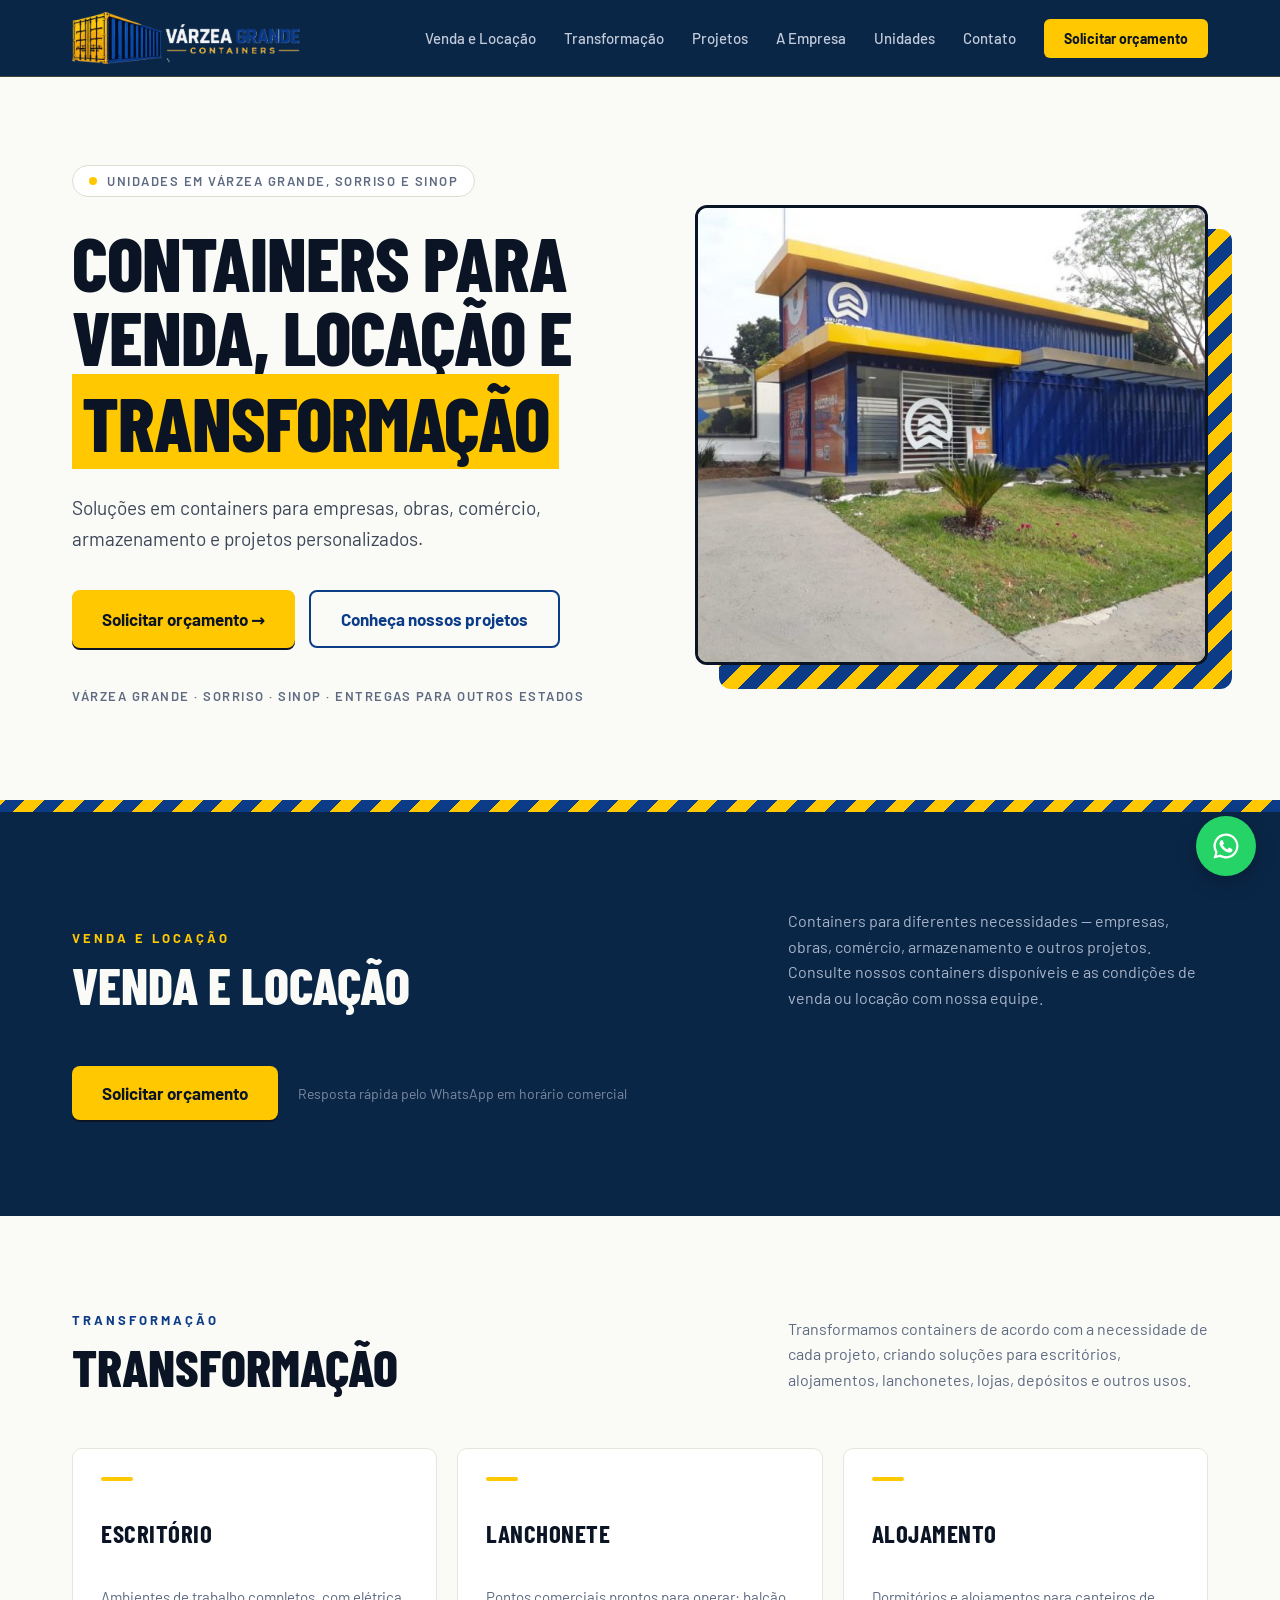
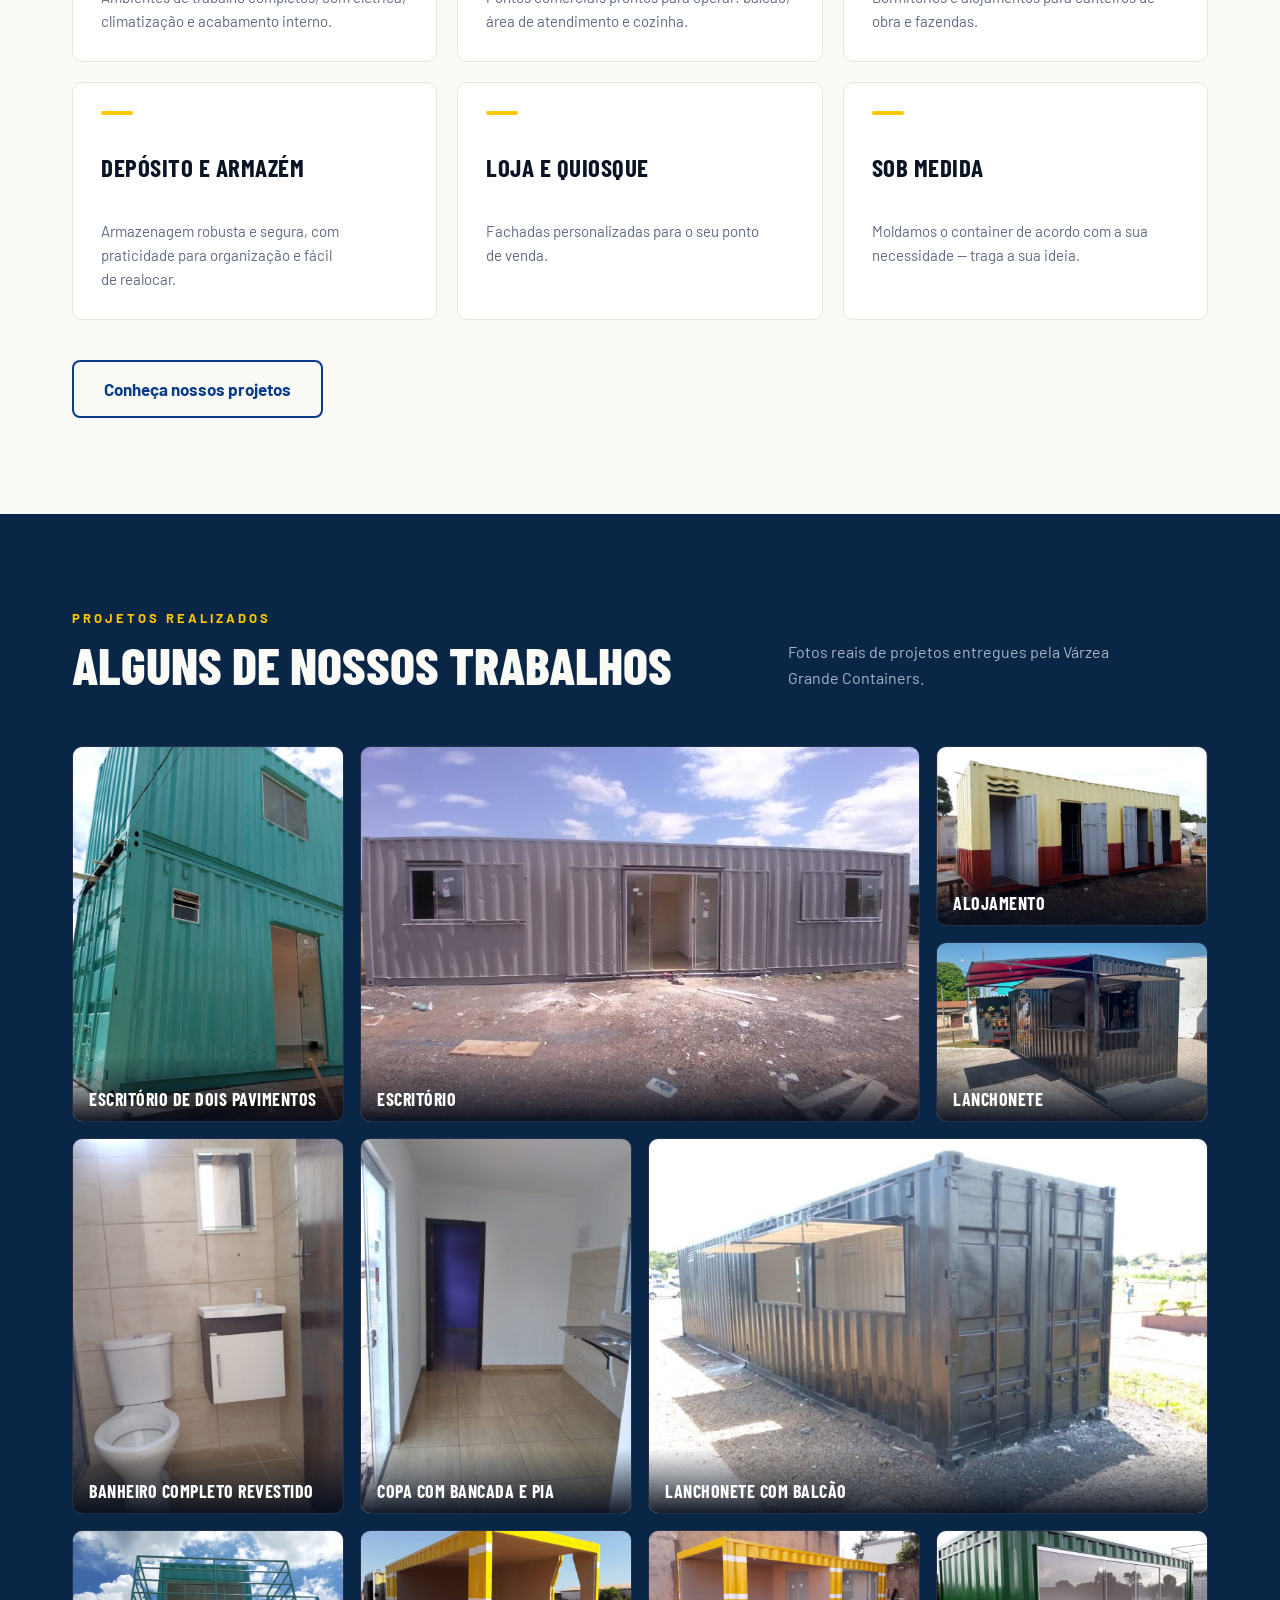
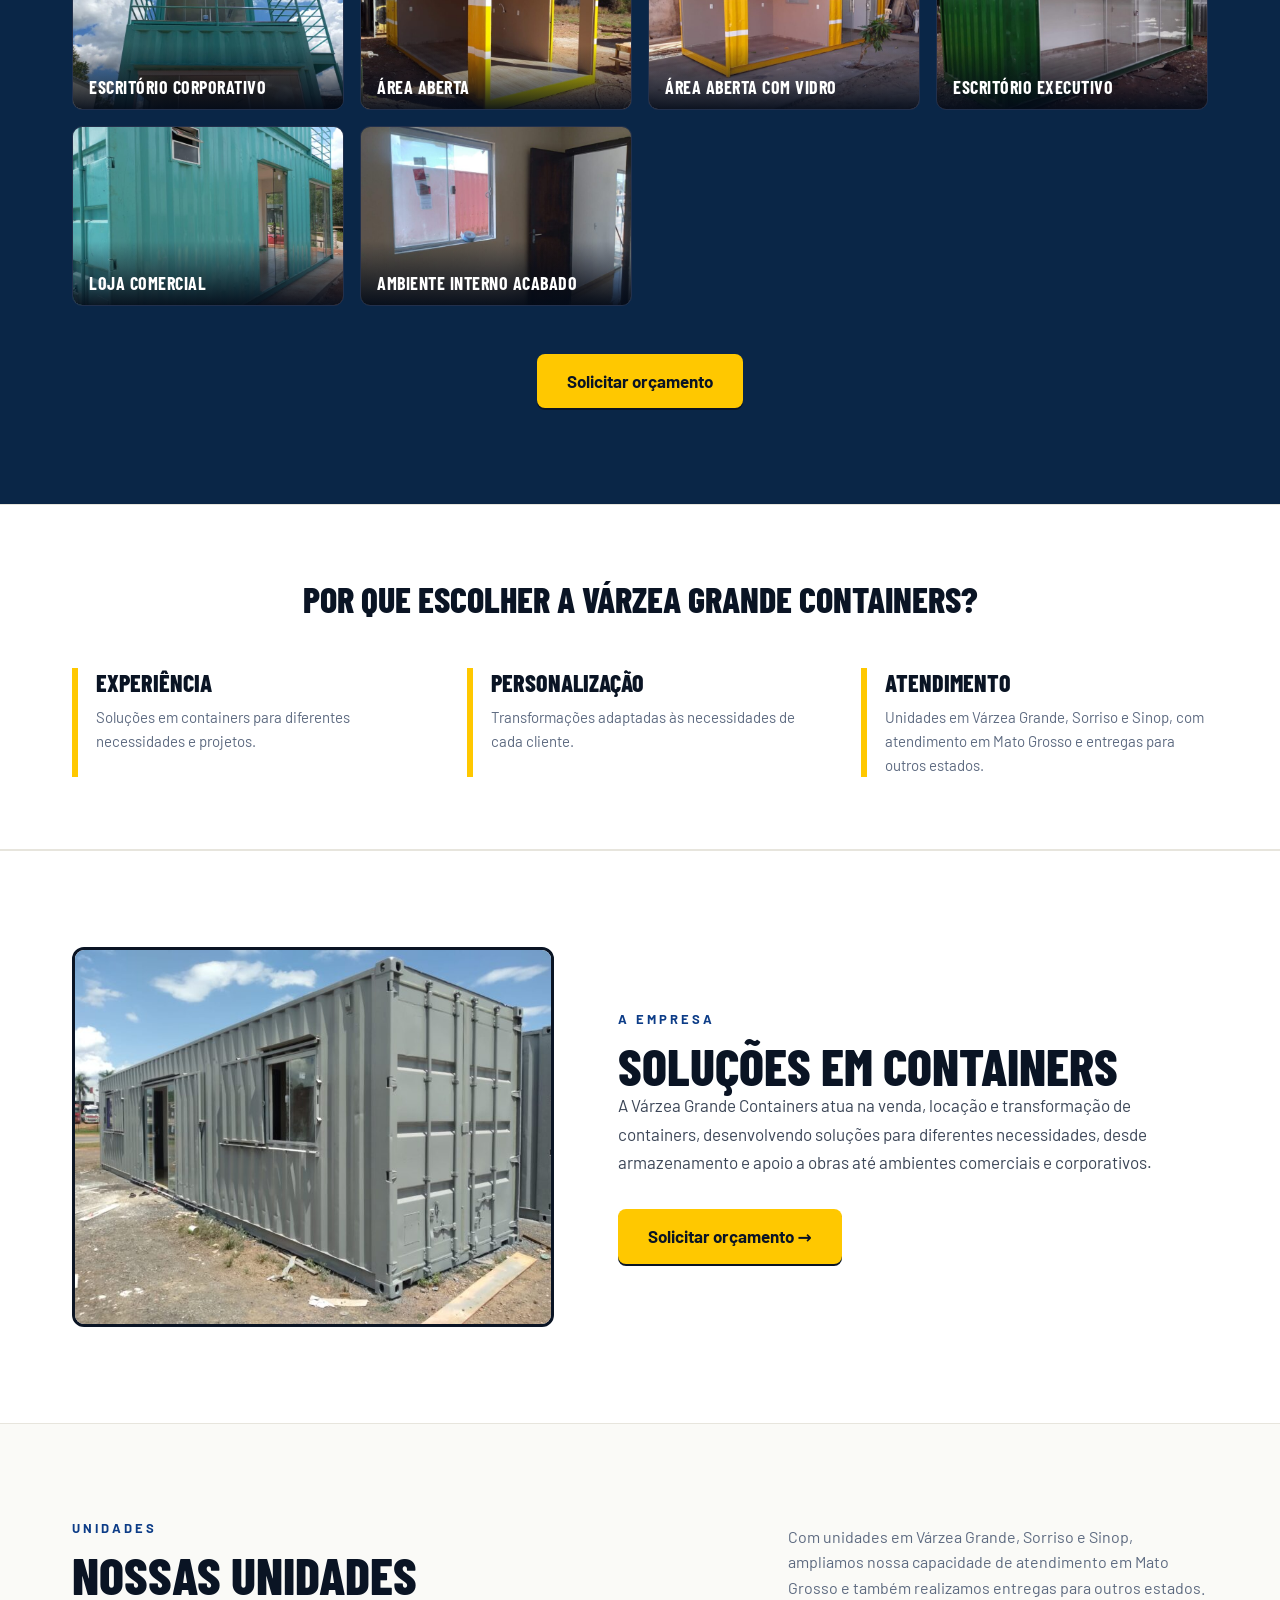
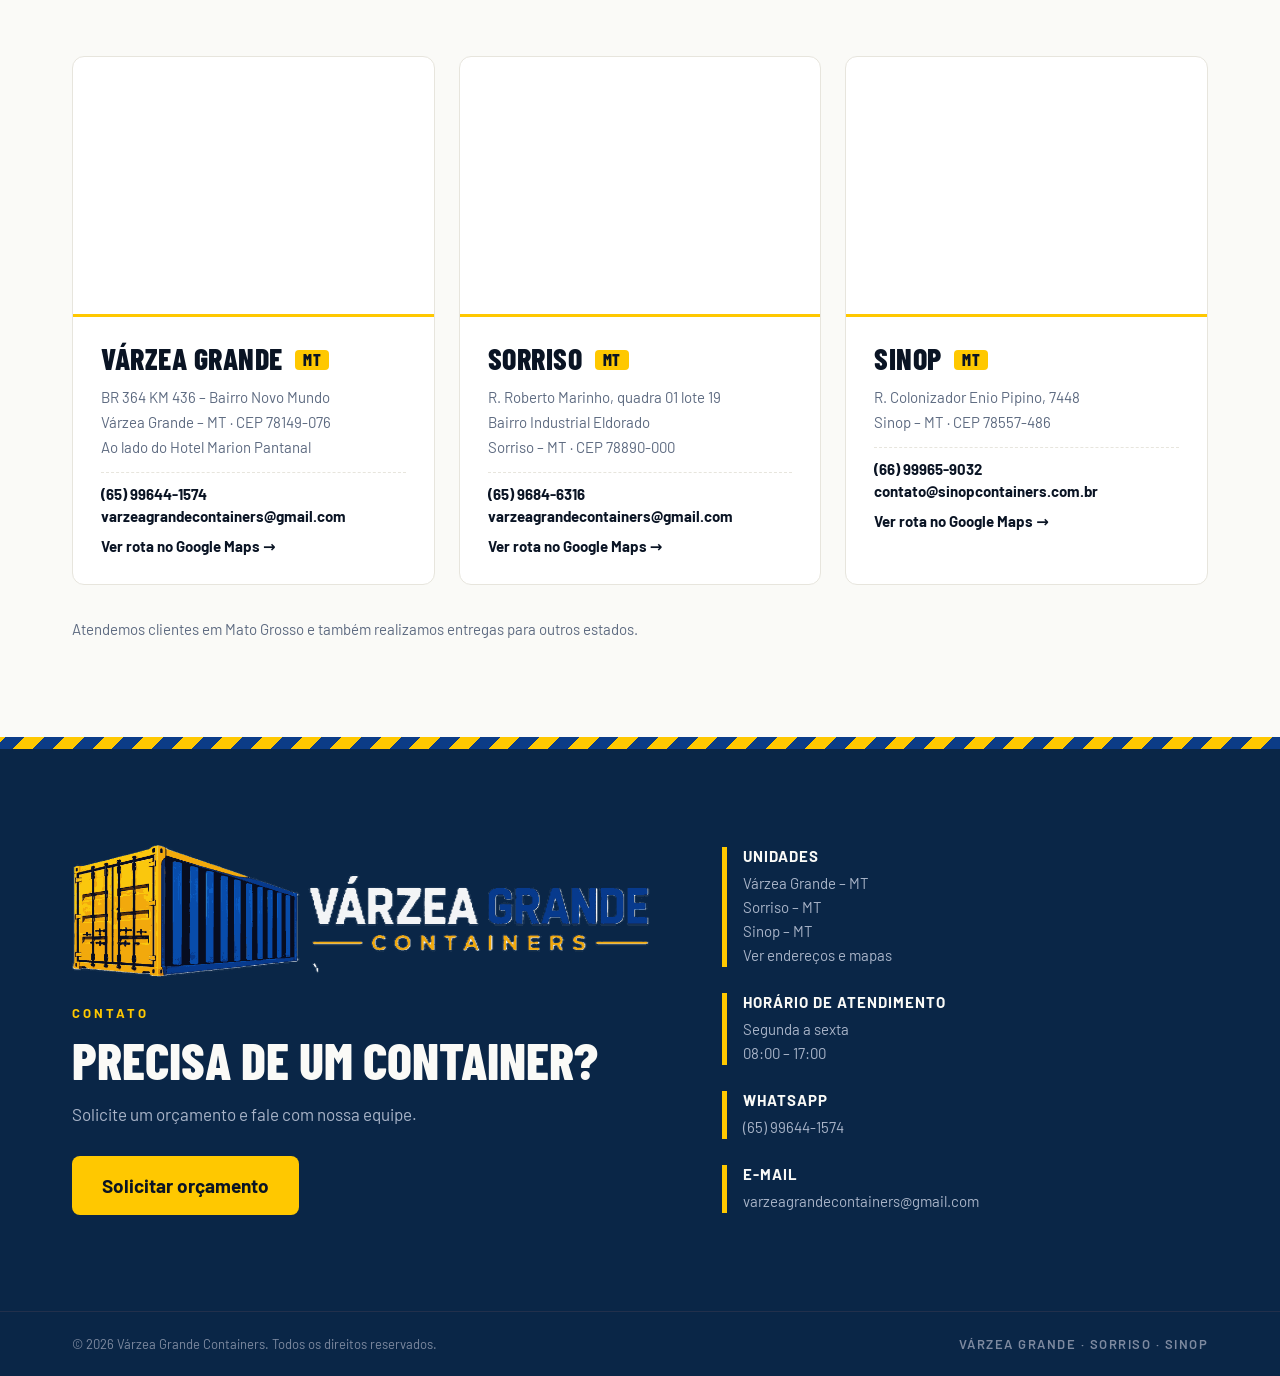
==== commit 13e5fc98: "Remove repetição de unidades/MT na seção A Empresa e ajusta títulos Simplifica titulos de secao, atu" ====
--- a/index.html
+++ b/index.html
@@ -197,7 +197,7 @@
       <div class="section-header">
         <div>
           <div class="section-tag">Venda e Locação</div>
-          <h2 class="section-title">Venda e locação de containers</h2>
+          <h2 class="section-title">Venda e locação</h2>
         </div>
         <p class="section-desc">
           Containers para diferentes necessidades — empresas, obras, comércio, armazenamento e outros projetos. Consulte nossos containers disponíveis e as condições de venda ou locação com nossa equipe.
@@ -216,7 +216,7 @@
       <div class="section-header">
         <div>
           <div class="section-tag section-tag--dark">Transformação</div>
-          <h2 class="section-title section-title--dark">Transformação de containers</h2>
+          <h2 class="section-title section-title--dark">Transformação</h2>
         </div>
         <p class="section-desc section-desc--dark">
           Transformamos containers de acordo com a necessidade de cada projeto, criando soluções para escritórios, alojamentos, lanchonetes, lojas, depósitos e outros usos.
@@ -241,7 +241,7 @@
         <div class="servico-card">
           <div class="servico-bar"></div>
           <h3 class="servico-nome">Depósito e armazém</h3>
-          <div class="servico-desc">Armazenagem robusta e segura, à prova de intempéries e fácil de realocar.</div>
+          <div class="servico-desc">Armazenagem robusta e segura, com praticidade para organização e fácil de realocar.</div>
         </div>
         <div class="servico-card">
           <div class="servico-bar"></div>
@@ -370,12 +370,9 @@
       </div>
       <div>
         <div class="section-tag section-tag--dark">A Empresa</div>
-        <h2 class="section-title section-title--dark">Especialistas em container</h2>
-        <p class="sobre-text">
-          A Várzea Grande Containers atua na venda, locação e transformação de containers, com unidades em Várzea Grande, Sorriso e Sinop.
-        </p>
+        <h2 class="section-title section-title--dark">Soluções em containers</h2>
         <p class="sobre-text sobre-text--last">
-          Atendemos clientes em Mato Grosso e também realizamos entregas para outros estados — do depósito ao escritório completo, cada projeto é preparado conforme a necessidade do cliente.
+          A Várzea Grande Containers atua na venda, locação e transformação de containers, desenvolvendo soluções para diferentes necessidades, desde armazenamento e apoio a obras até ambientes comerciais e corporativos.
         </p>
         <a href="https://wa.me/5565996441574?text=Ol%C3%A1!%20Vi%20o%20site%20da%20V%C3%A1rzea%20Grande%20Containers%20e%20gostaria%20de%20um%20or%C3%A7amento." target="_blank" rel="noopener" class="btn-primary">Solicitar orçamento →</a>
       </div>
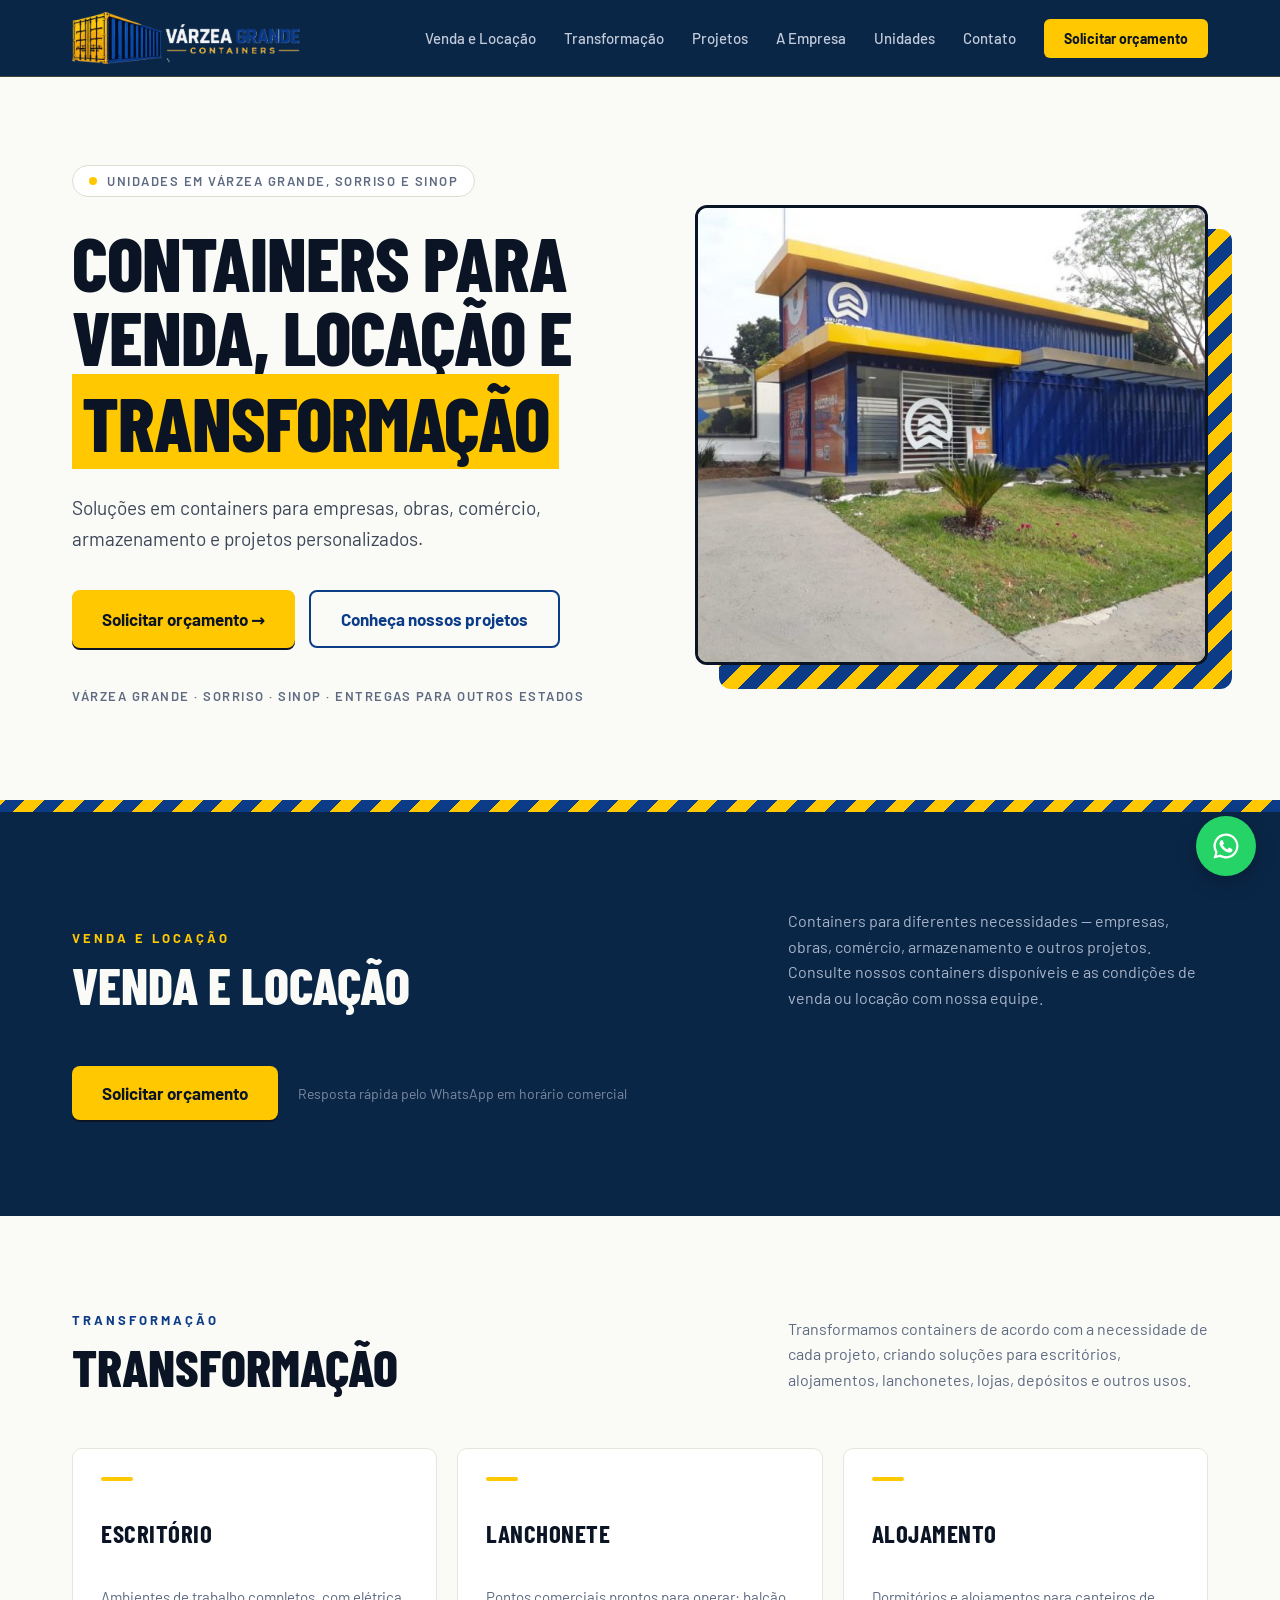
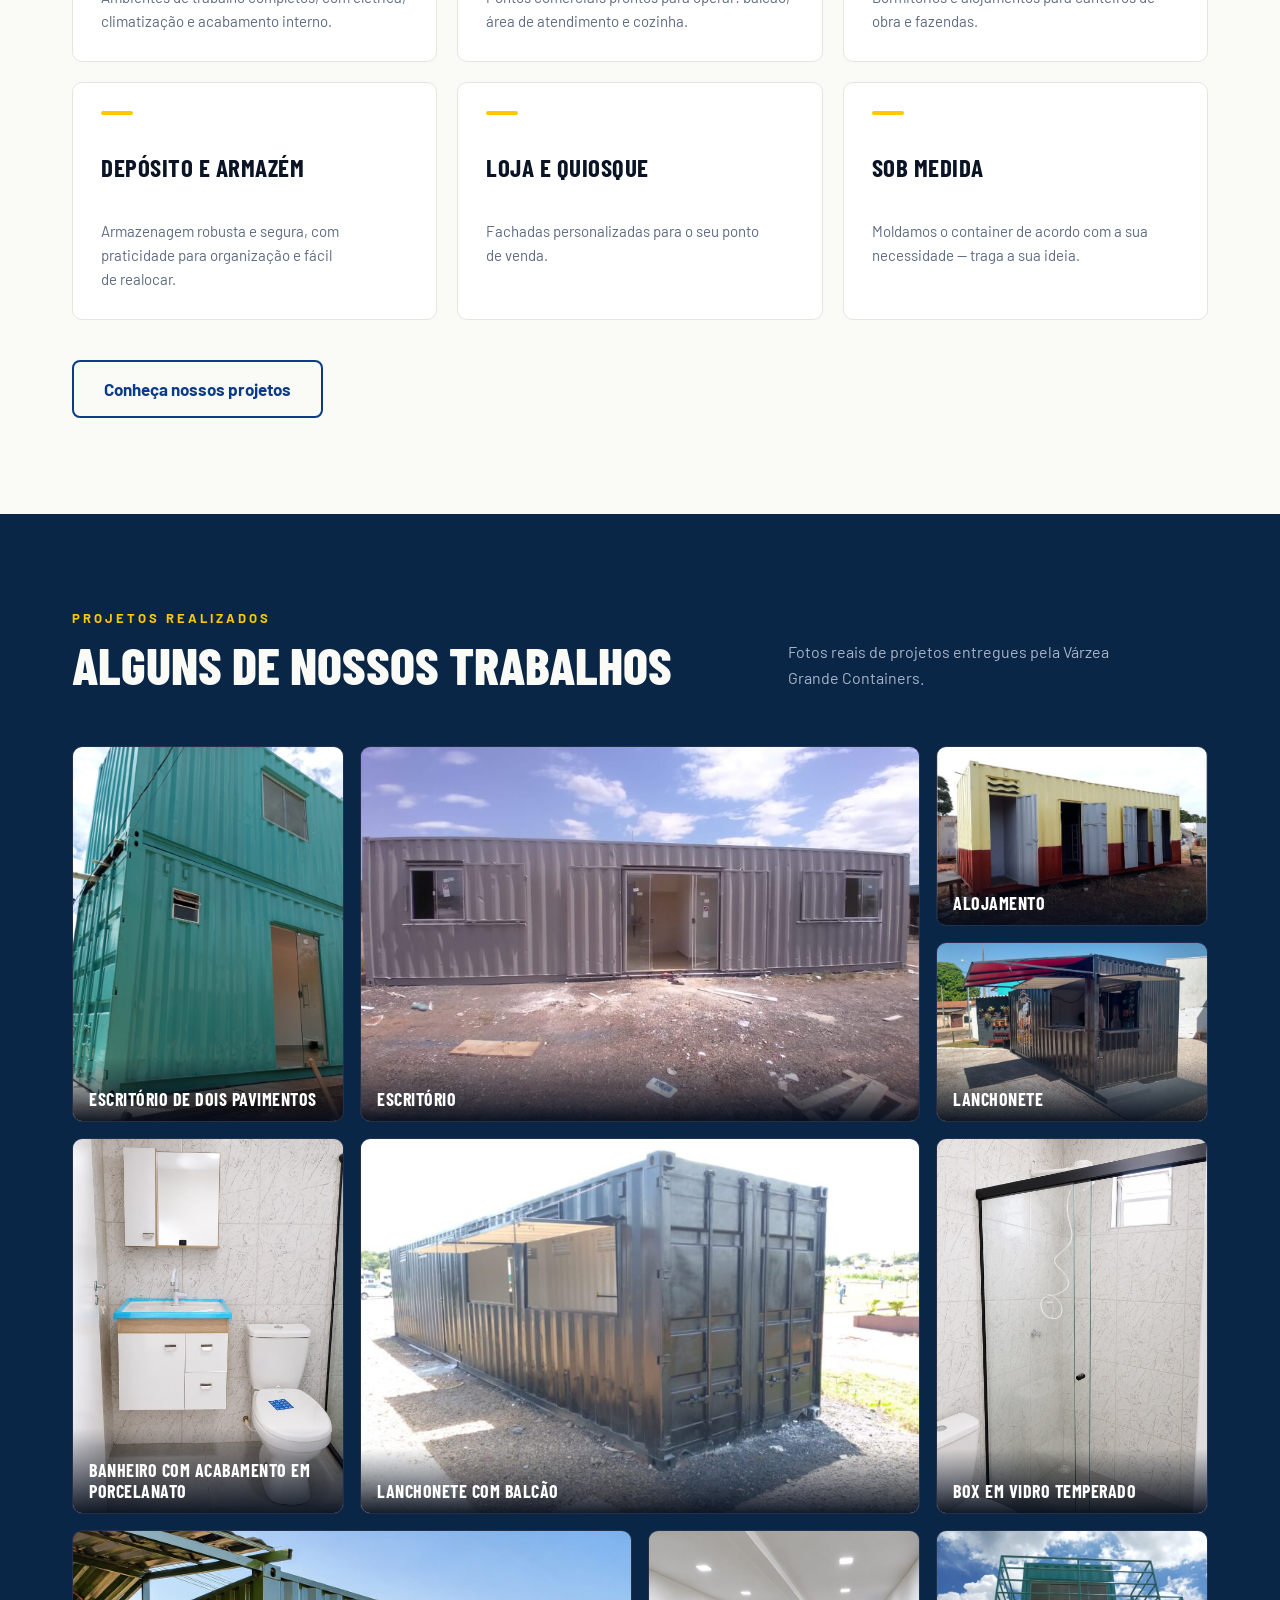
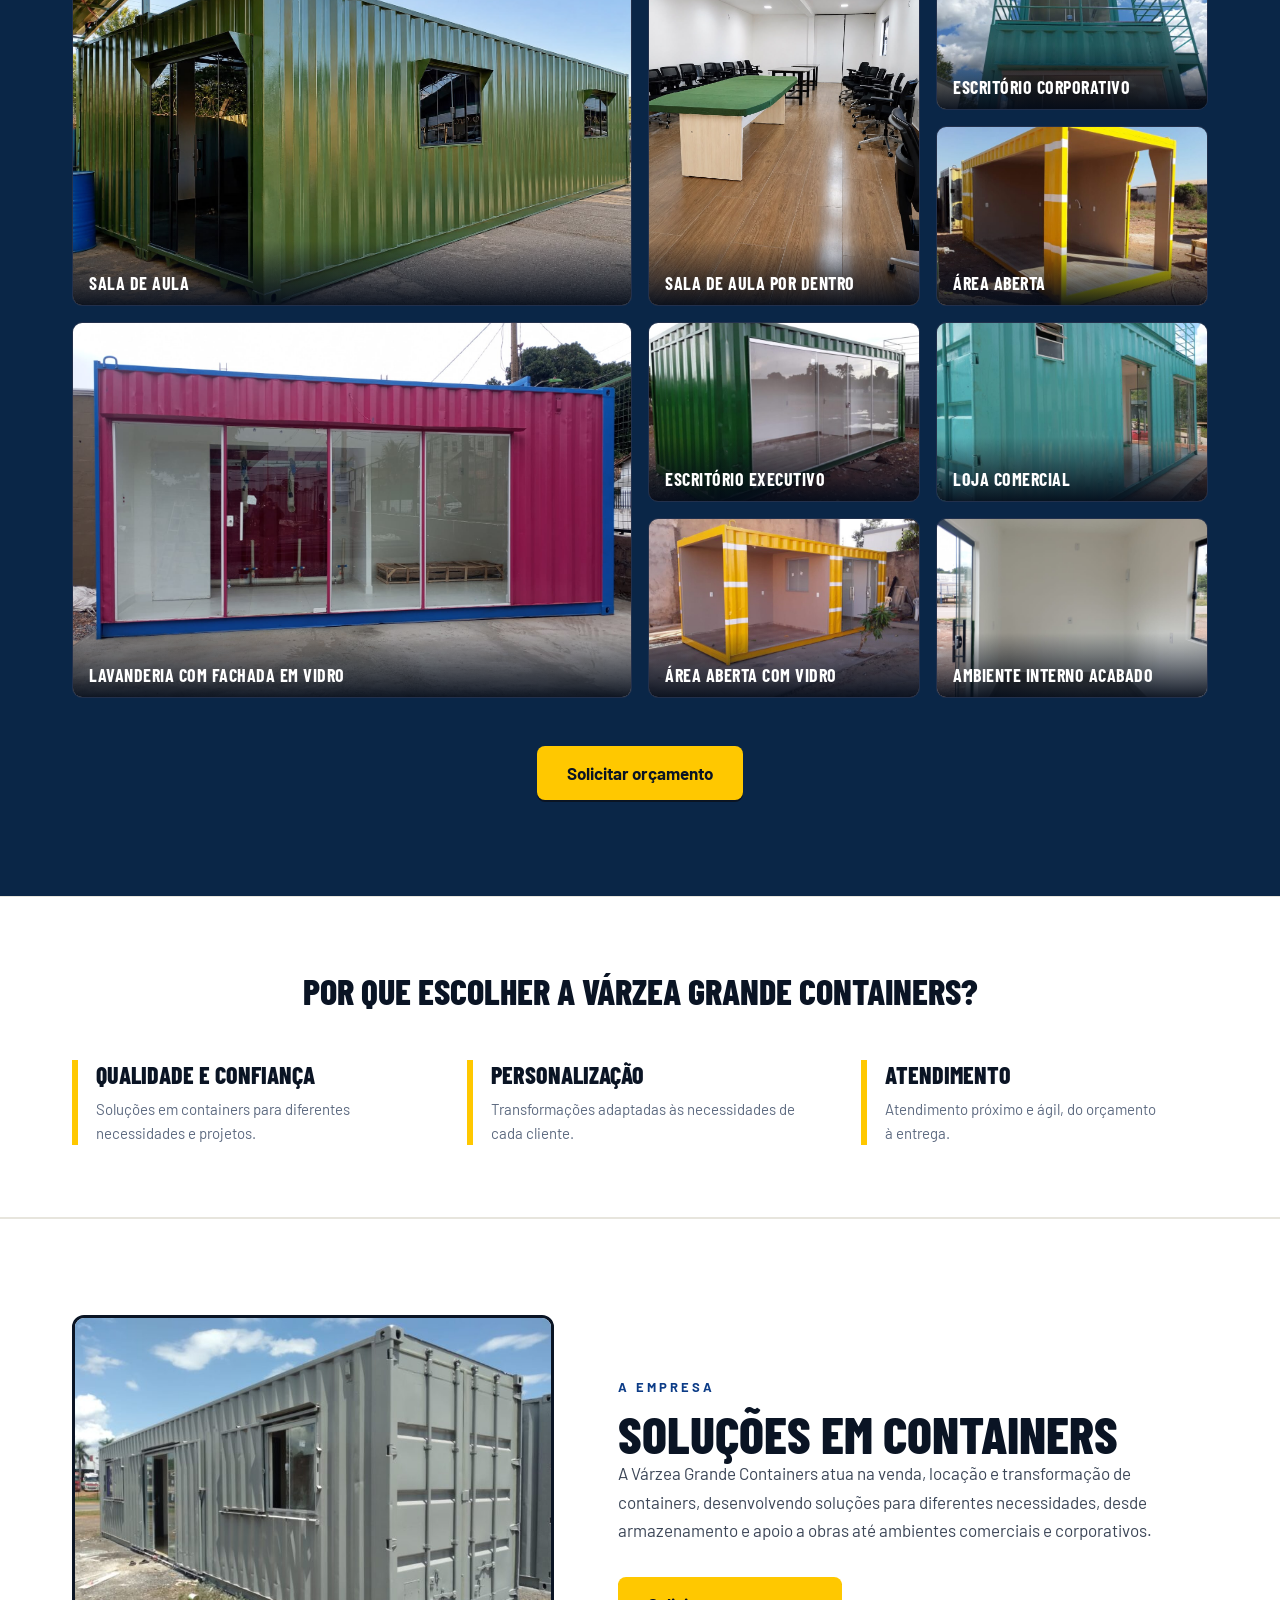
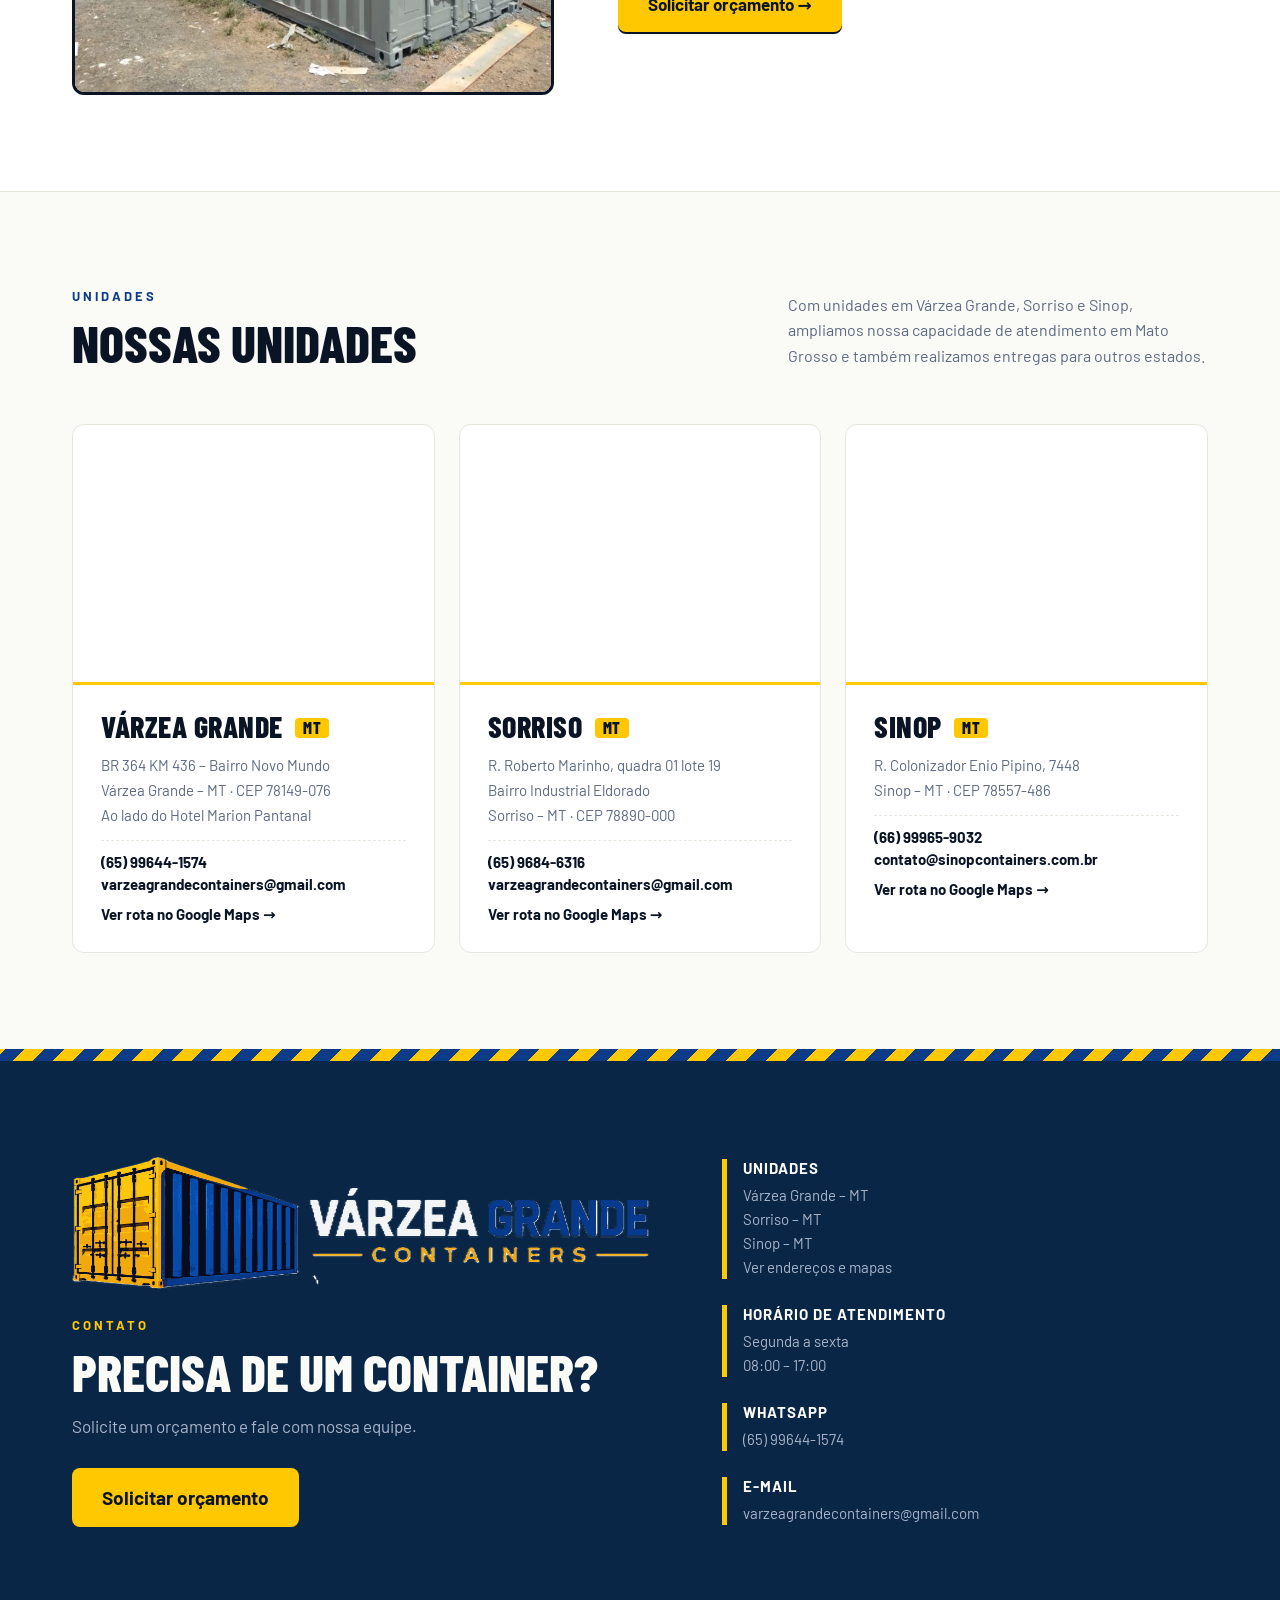
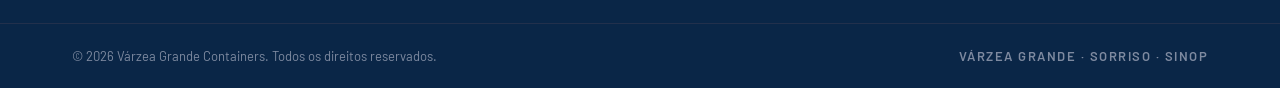
==== commit 7df8c763: "Amplia galeria com 6 novos projetos e adiciona lightbox nas fotos Substitui as 3 fotos removidas por" ====
--- a/index.html
+++ b/index.html
@@ -288,17 +288,25 @@
           <figcaption class="projeto-legenda">Lanchonete</figcaption>
         </figure>
         <figure class="projeto-item projeto-item--tall">
-          <img src="assets/images/gallery/escritorios7.jpeg" alt="Banheiro completo revestido em porcelanato dentro de container — Várzea Grande Containers" loading="lazy" width="768" height="1024">
-          <figcaption class="projeto-legenda">Banheiro completo revestido</figcaption>
-        </figure>
-        <figure class="projeto-item projeto-item--tall">
-          <img src="assets/images/gallery/escritorios8.jpeg" alt="Copa com bancada e pia em container transformado, com circulação interna — Várzea Grande Containers" loading="lazy" width="768" height="1024">
-          <figcaption class="projeto-legenda">Copa com bancada e pia</figcaption>
+          <img src="assets/images/gallery/banheiro-acabamento.jpeg" alt="Banheiro de container com gabinete, espelheira e revestimento em porcelanato marmorizado — Várzea Grande Containers" loading="lazy" width="1088" height="1445">
+          <figcaption class="projeto-legenda">Banheiro com acabamento em porcelanato</figcaption>
         </figure>
         <figure class="projeto-item projeto-item--big">
           <img src="assets/images/gallery/lanchonetes2.jpeg" alt="Container de 40 pés transformado em lanchonete, com balcão de atendimento e toldo — Várzea Grande Containers" loading="lazy" width="768" height="576">
           <figcaption class="projeto-legenda">Lanchonete com balcão</figcaption>
         </figure>
+        <figure class="projeto-item projeto-item--tall">
+          <img src="assets/images/gallery/banheiro-box.jpeg" alt="Box de banheiro em container com porta de vidro temperado e perfil preto — Várzea Grande Containers" loading="lazy" width="1086" height="1448">
+          <figcaption class="projeto-legenda">Box em vidro temperado</figcaption>
+        </figure>
+        <figure class="projeto-item projeto-item--big">
+          <img src="assets/images/gallery/sala-de-aula.jpeg" alt="Container verde de 40 pés transformado em sala de aula, com janelas basculantes e porta de vidro — Várzea Grande Containers" loading="lazy" width="1445" height="1088">
+          <figcaption class="projeto-legenda">Sala de aula</figcaption>
+        </figure>
+        <figure class="projeto-item projeto-item--tall">
+          <img src="assets/images/gallery/sala-de-aula-interno.jpeg" alt="Interior de sala de aula em container com mesa de reunião, cadeiras giratórias e piso amadeirado — Várzea Grande Containers" loading="lazy" width="1088" height="1445">
+          <figcaption class="projeto-legenda">Sala de aula por dentro</figcaption>
+        </figure>
         <figure class="projeto-item">
           <img src="assets/images/gallery/escritorios9.jpeg" alt="Container transformado em escritório corporativo de dois pavimentos — Várzea Grande Containers" loading="lazy" width="400" height="250">
           <figcaption class="projeto-legenda">Escritório corporativo</figcaption>
@@ -307,20 +315,24 @@
           <img src="assets/images/gallery/area-aberta.jpeg" alt="Container transformado em área aberta para eventos — Várzea Grande Containers" loading="lazy" width="400" height="250">
           <figcaption class="projeto-legenda">Área aberta</figcaption>
         </figure>
+        <figure class="projeto-item projeto-item--big">
+          <img src="assets/images/gallery/lavanderia.jpeg" alt="Container rosa e azul transformado em lavanderia, com fachada em vidro e portas de correr — Várzea Grande Containers" loading="lazy" width="1600" height="1204">
+          <figcaption class="projeto-legenda">Lavanderia com fachada em vidro</figcaption>
+        </figure>
+        <figure class="projeto-item">
+          <img src="assets/images/gallery/escritorios2.jpeg" alt="Container transformado em escritório executivo com fachada de vidro — Várzea Grande Containers" loading="lazy" width="400" height="250">
+          <figcaption class="projeto-legenda">Escritório executivo</figcaption>
+        </figure>
+        <figure class="projeto-item">
+          <img src="assets/images/gallery/escritorios11.jpeg" alt="Container transformado em loja comercial — Várzea Grande Containers" loading="lazy" width="400" height="250">
+          <figcaption class="projeto-legenda">Loja comercial</figcaption>
+        </figure>
         <figure class="projeto-item">
           <img src="assets/images/gallery/area-aberta2.jpeg" alt="Container amarelo com lateral aberta e fechamento em vidro — Várzea Grande Containers" loading="lazy" width="768" height="576">
           <figcaption class="projeto-legenda">Área aberta com vidro</figcaption>
         </figure>
         <figure class="projeto-item">
-          <img src="assets/images/gallery/escritorios2.jpeg" alt="Container transformado em escritório executivo com fachada de vidro — Várzea Grande Containers" loading="lazy" width="400" height="250">
-          <figcaption class="projeto-legenda">Escritório executivo</figcaption>
-        </figure>
-        <figure class="projeto-item">
-          <img src="assets/images/gallery/escritorios11.jpeg" alt="Container transformado em loja comercial — Várzea Grande Containers" loading="lazy" width="400" height="250">
-          <figcaption class="projeto-legenda">Loja comercial</figcaption>
-        </figure>
-        <figure class="projeto-item">
-          <img src="assets/images/gallery/escritorios6.jpeg" alt="Ambiente interno de container acabado, com janela de correr, porta de madeira e piso cerâmico — Várzea Grande Containers" loading="lazy" width="768" height="576">
+          <img src="assets/images/gallery/acabamento-interno.jpeg" alt="Ambiente interno de container acabado, com porta de vidro, janela e piso em porcelanato — Várzea Grande Containers" loading="lazy" width="1204" height="1600">
           <figcaption class="projeto-legenda">Ambiente interno acabado</figcaption>
         </figure>
       </div>
@@ -338,7 +350,7 @@
         <div class="diferencial">
           <div class="diferencial-bar"></div>
           <div>
-            <div class="diferencial-title">Experiência</div>
+            <div class="diferencial-title">Qualidade e Confiança</div>
             <div class="diferencial-desc">Soluções em containers para diferentes necessidades e projetos.</div>
           </div>
         </div>
@@ -353,7 +365,7 @@
           <div class="diferencial-bar"></div>
           <div>
             <div class="diferencial-title">Atendimento</div>
-            <div class="diferencial-desc">Unidades em Várzea Grande, Sorriso e Sinop, com atendimento em Mato Grosso e entregas para outros estados.</div>
+            <div class="diferencial-desc">Atendimento próximo e ágil, do orçamento à entrega.</div>
           </div>
         </div>
       </div>
@@ -433,7 +445,6 @@
           </div>
         </article>
       </div>
-      <p class="unidades-nota">Atendemos clientes em Mato Grosso e também realizamos entregas para outros estados.</p>
     </div>
   </section>
 
--- a/styles.css
+++ b/styles.css
@@ -345,6 +345,76 @@
   color: #FFFFFF;
 }
 .projetos-cta { margin-top: 48px; text-align: center; }
+
+/* ======================= LIGHTBOX ======================= */
+.projeto-item[role="button"] { cursor: zoom-in; }
+.projeto-item[role="button"]:focus-visible { outline: 3px solid var(--accent); outline-offset: 3px; }
+
+.lightbox {
+  position: fixed;
+  inset: 0;
+  z-index: 100;
+  display: flex;
+  align-items: center;
+  justify-content: center;
+  padding: 40px 88px;
+  background: rgba(2, 10, 24, .95);
+}
+.lightbox[hidden] { display: none; }
+.lightbox-figure {
+  margin: 0;
+  display: flex;
+  flex-direction: column;
+  align-items: center;
+  gap: 16px;
+  max-width: 100%;
+}
+.lightbox-img {
+  max-height: calc(100vh - 150px);
+  width: auto;
+  border-radius: 10px;
+  border: 1px solid var(--card-border);
+}
+.lightbox-caption {
+  display: flex;
+  align-items: center;
+  gap: 12px;
+  font-family: 'Barlow Condensed', sans-serif;
+  font-weight: 700;
+  font-size: 19px;
+  text-transform: uppercase;
+  letter-spacing: .5px;
+  color: #FFFFFF;
+  text-align: center;
+}
+.lightbox-count { color: var(--accent); font-size: 15px; letter-spacing: 1px; }
+.lightbox-close,
+.lightbox-nav {
+  position: absolute;
+  display: flex;
+  align-items: center;
+  justify-content: center;
+  border: 1px solid rgba(255, 255, 255, .28);
+  border-radius: 999px;
+  background: rgba(10, 20, 36, .65);
+  color: #FFFFFF;
+  font-family: 'Barlow', sans-serif;
+  line-height: 1;
+  cursor: pointer;
+  transition: background .2s, border-color .2s, color .2s;
+}
+.lightbox-close:hover,
+.lightbox-nav:hover {
+  background: var(--accent);
+  border-color: var(--accent);
+  color: var(--dark);
+}
+.lightbox-close:focus-visible,
+.lightbox-nav:focus-visible { outline: 3px solid var(--accent); outline-offset: 3px; }
+.lightbox-close { top: 20px; right: 20px; width: 44px; height: 44px; font-size: 30px; padding-bottom: 4px; }
+.lightbox-nav { top: 50%; transform: translateY(-50%); width: 54px; height: 54px; font-size: 38px; padding-bottom: 6px; }
+.lightbox-nav--prev { left: 20px; }
+.lightbox-nav--next { right: 20px; }
 
 /* ======================= SOBRE ======================= */
 .section-sobre { background: #FFFFFF; border-top: 1px solid var(--border); }
@@ -548,6 +618,13 @@
   .unidades-grid { grid-template-columns: 1fr; }
   .venda-cta { flex-direction: column; align-items: stretch; }
   .venda-cta .btn-primary { justify-content: center; }
+
+  .lightbox { padding: 76px 12px 20px; }
+  .lightbox-img { max-height: calc(100vh - 200px); }
+  .lightbox-caption { font-size: 17px; }
+  .lightbox-nav { top: auto; bottom: 20px; transform: none; width: 46px; height: 46px; font-size: 32px; }
+  .lightbox-nav--prev { left: 16px; }
+  .lightbox-nav--next { right: 16px; }
 }
 
 @media (max-width: 480px) {
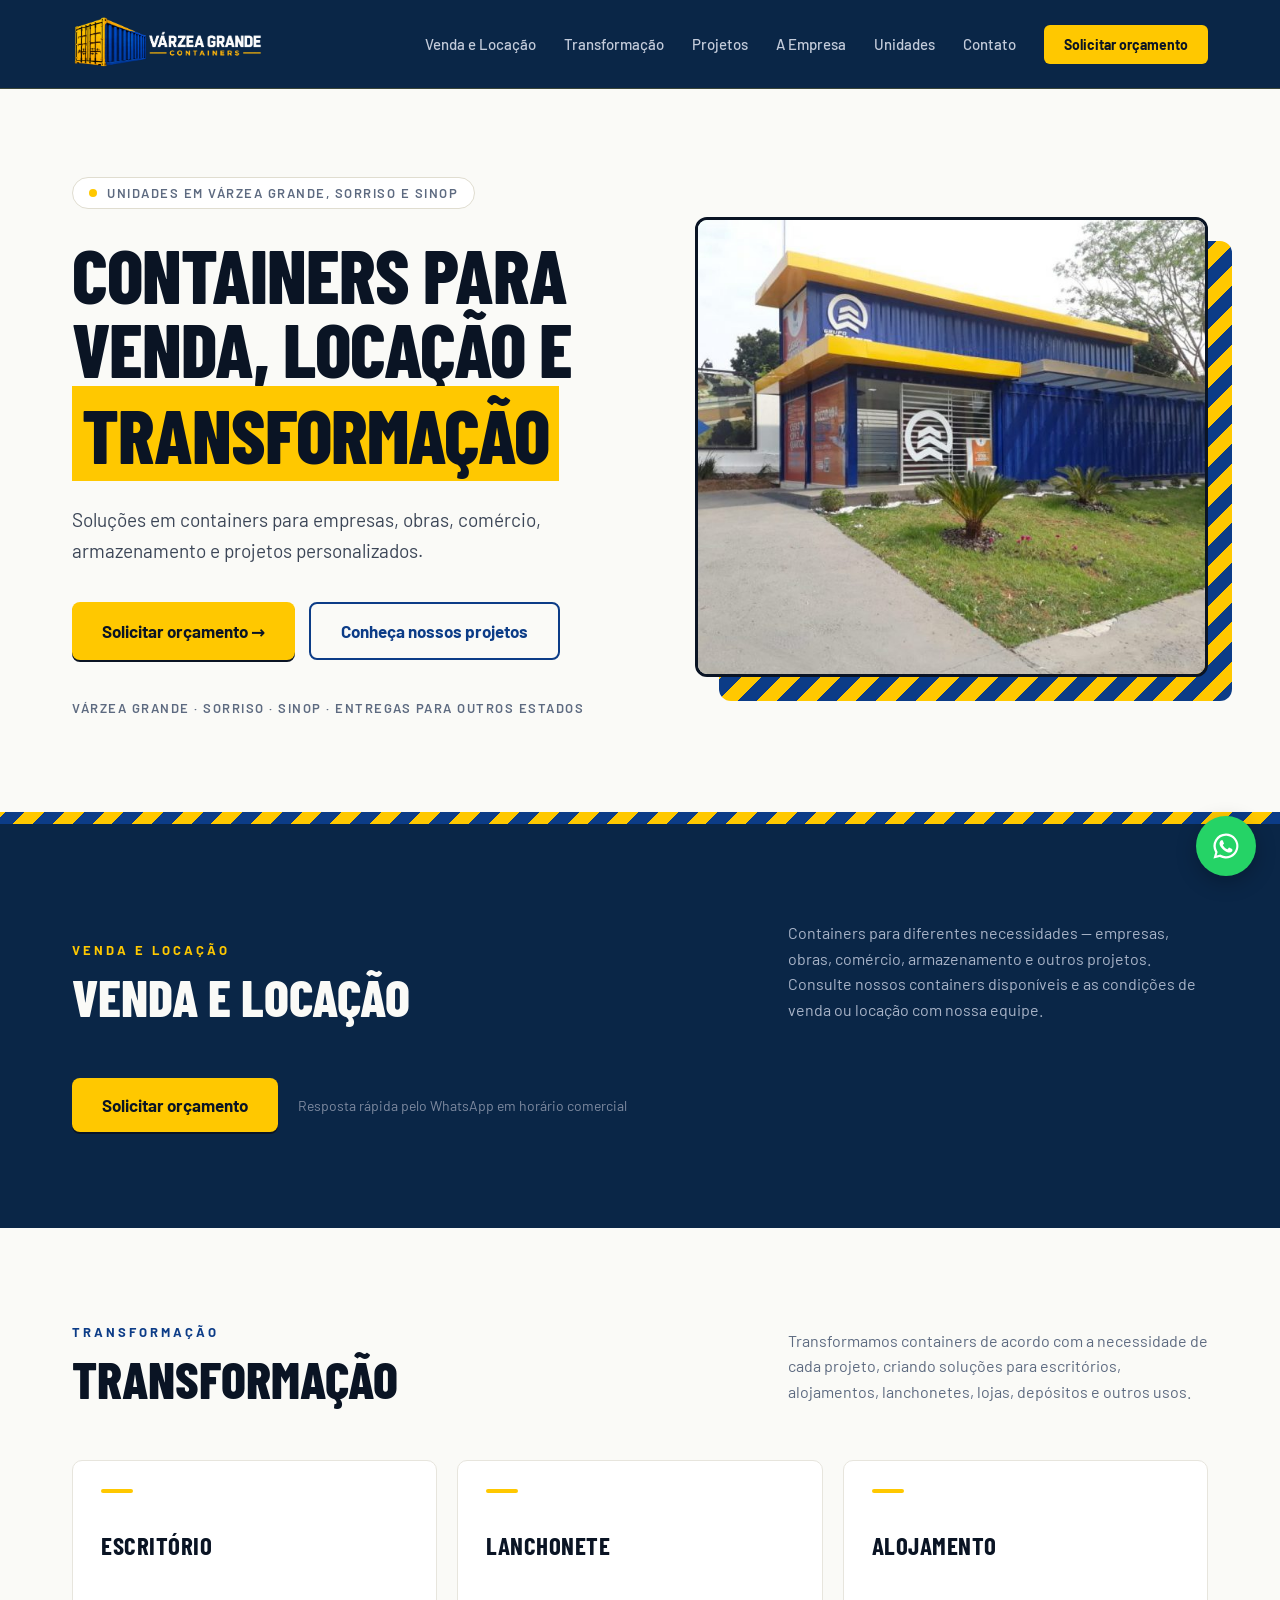
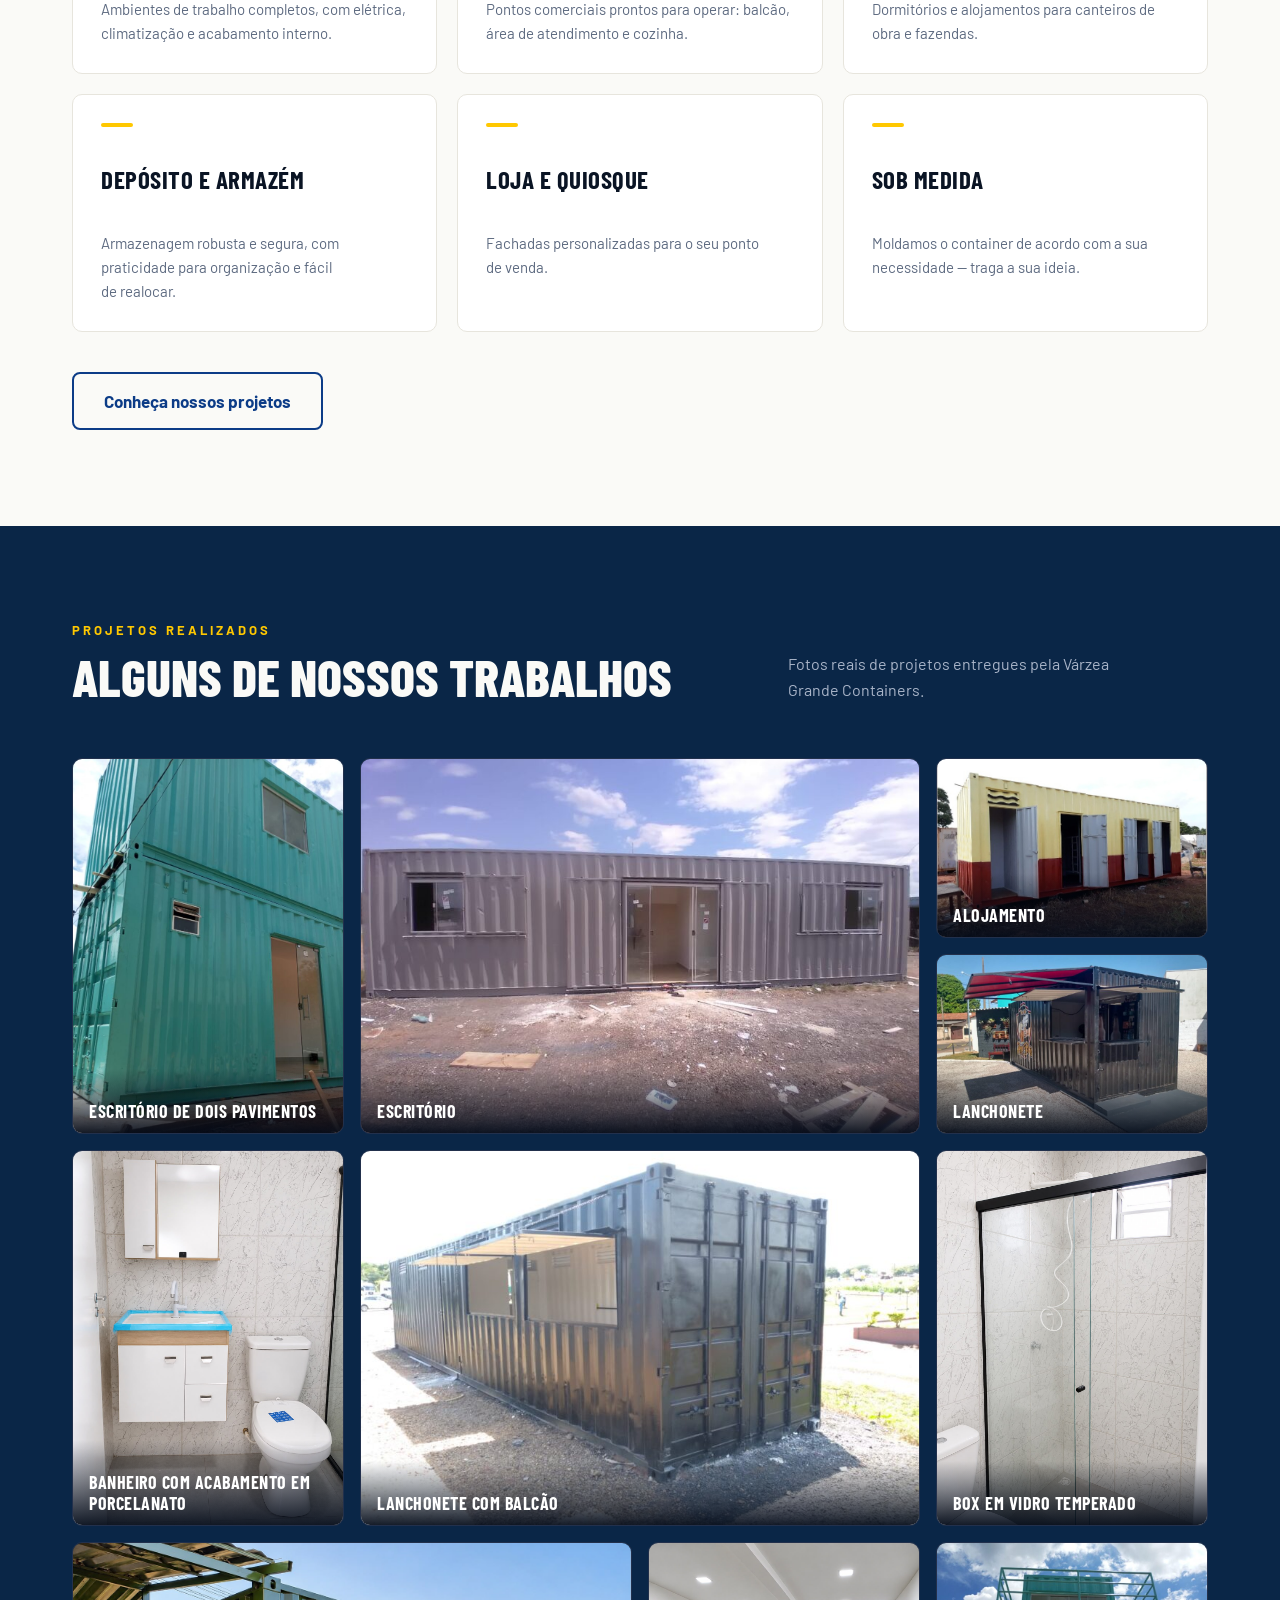
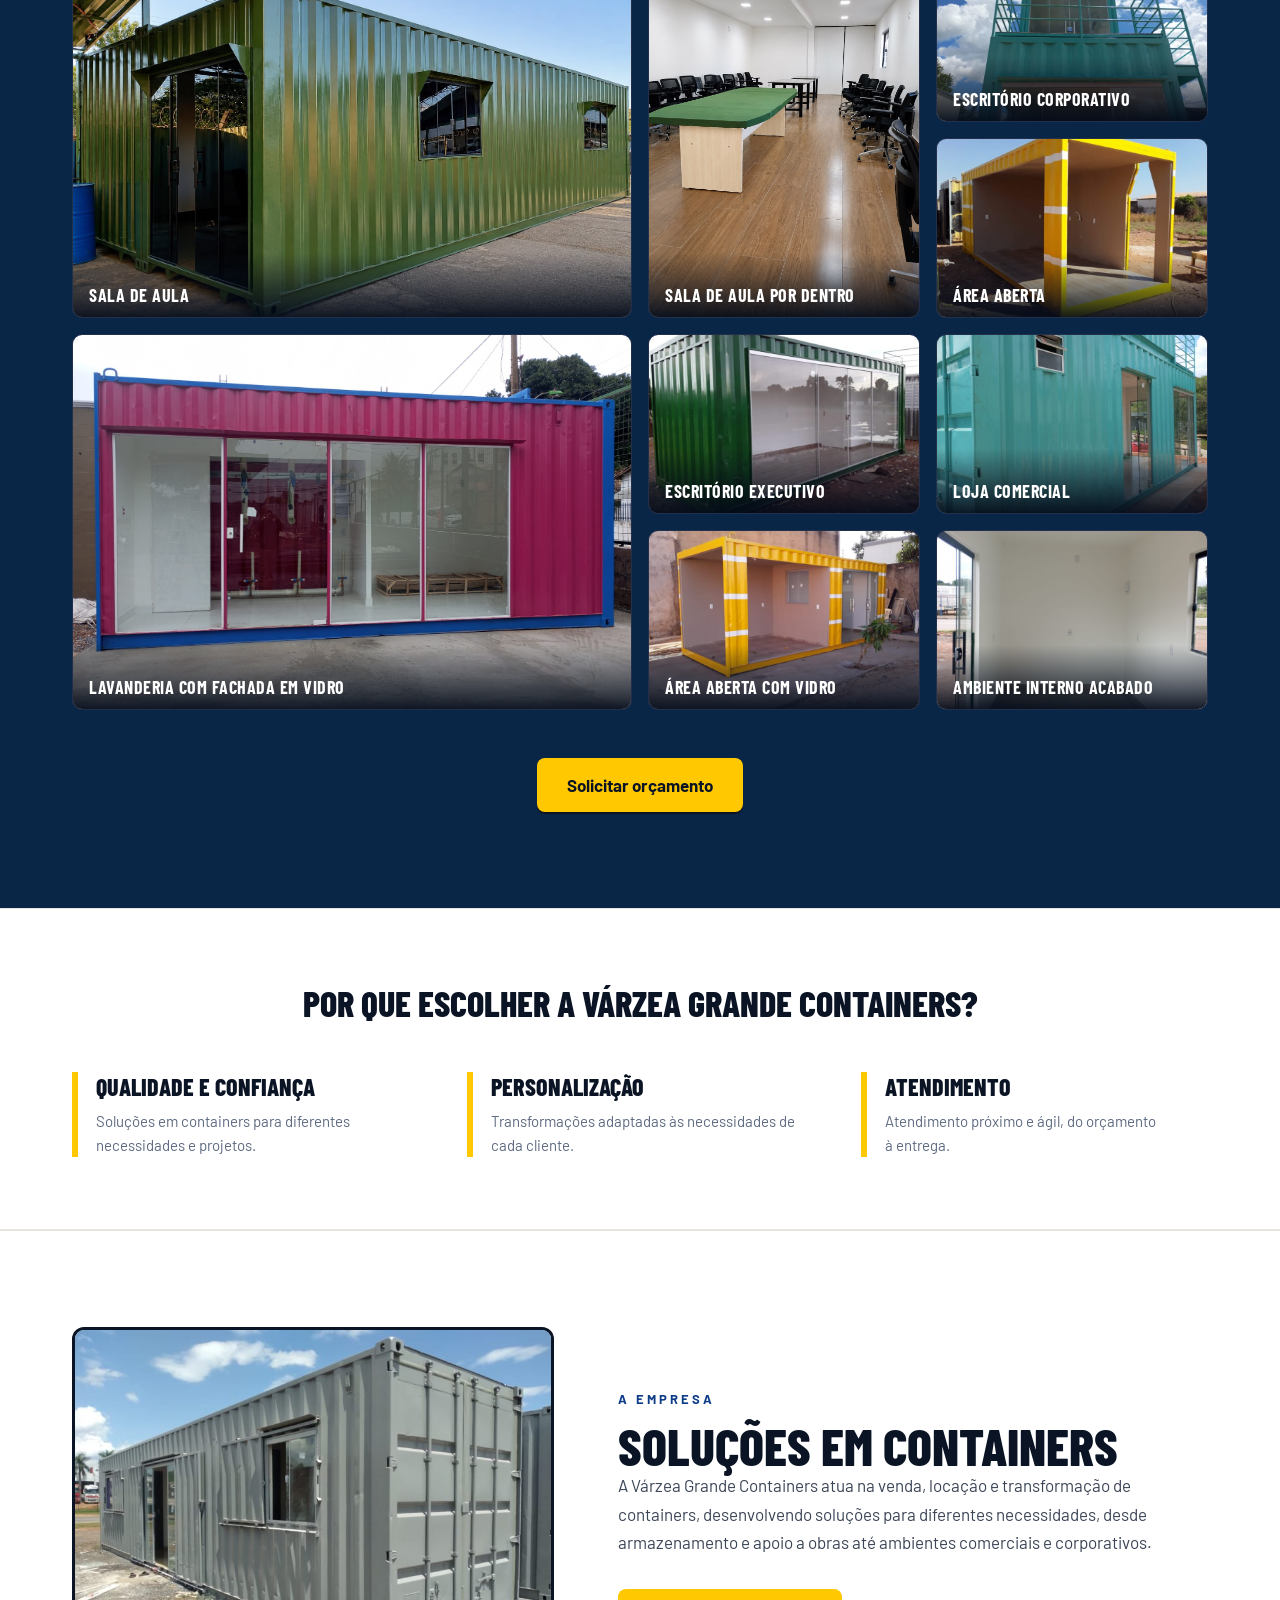
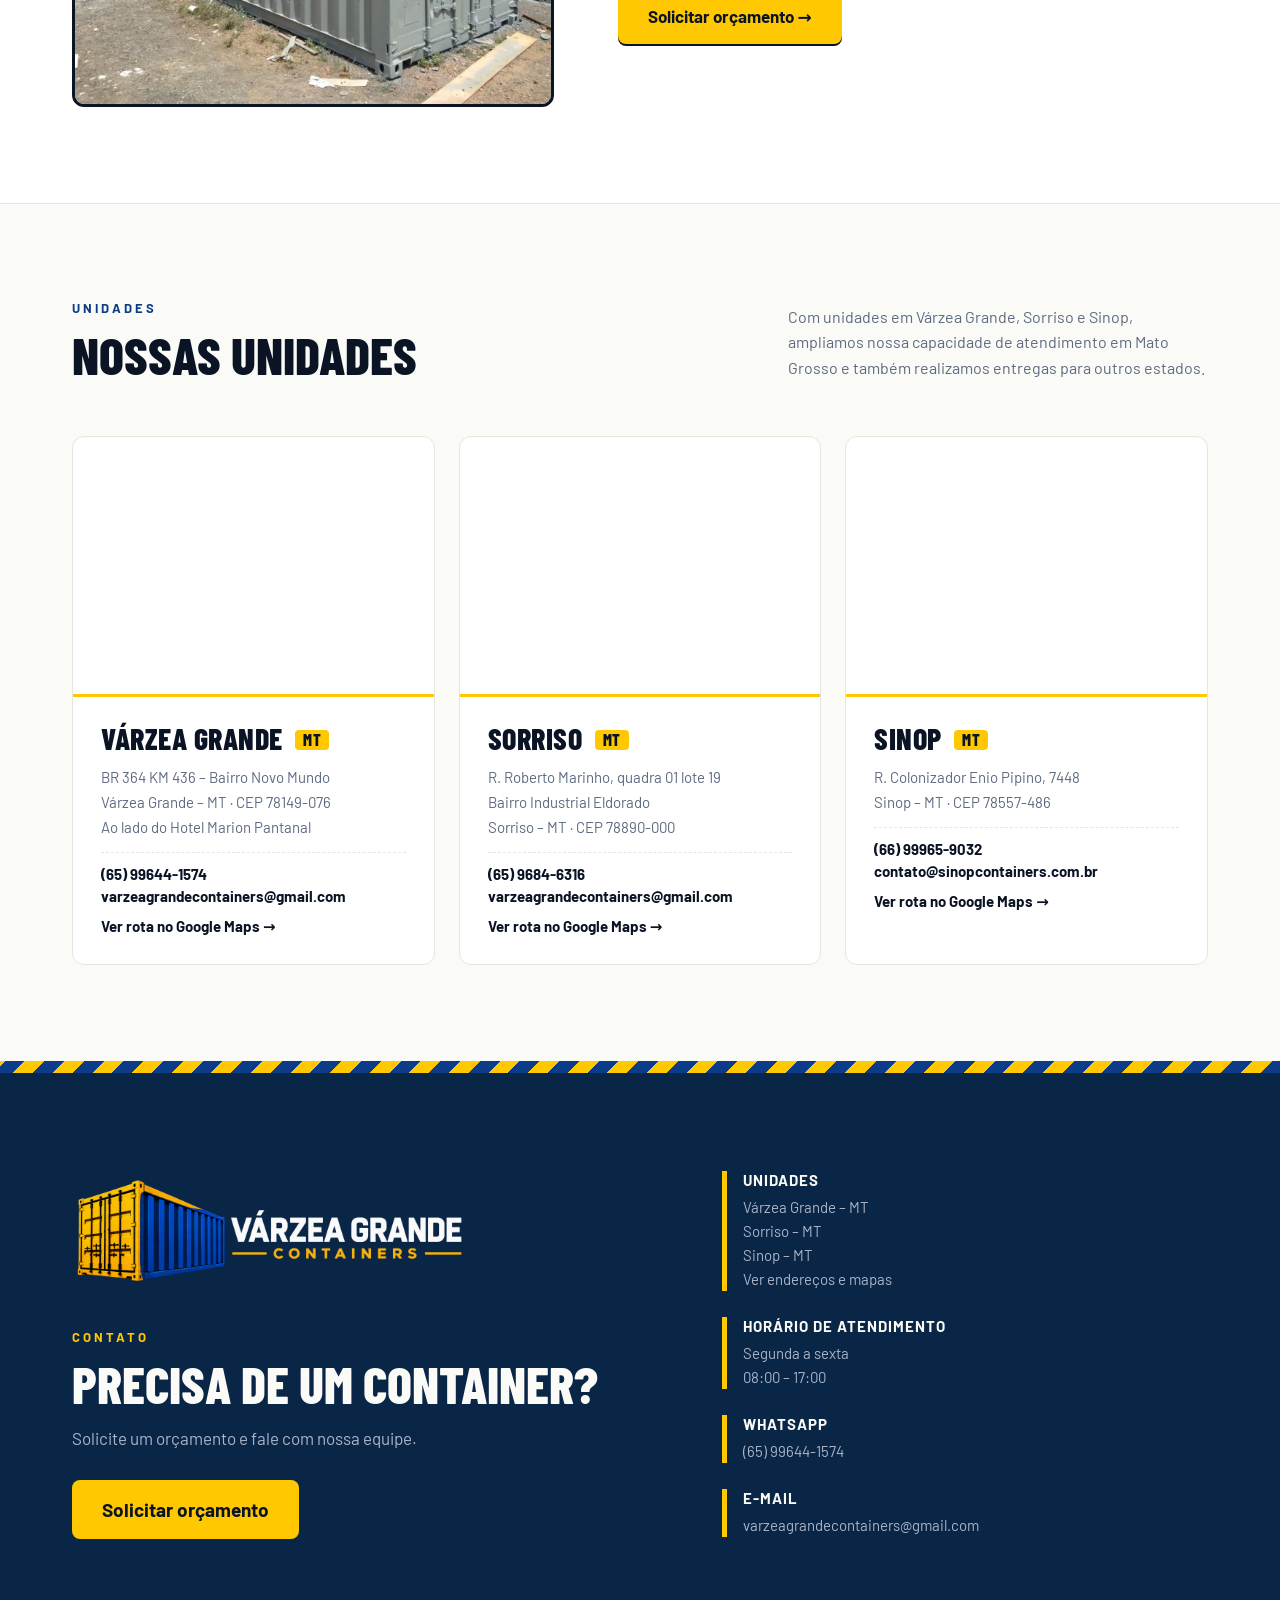
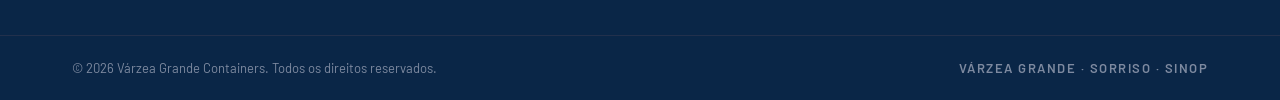
==== commit 9be527ed: "Corrige logo pequena no header apos troca do arquivo A nova arte tinha ~11% de area transparente no " ====
--- a/index.html
+++ b/index.html
@@ -138,7 +138,7 @@
   <header class="header">
     <div class="header-inner">
       <a href="#topo" class="logo">
-        <img src="assets/logo-h-dark.png" alt="Várzea Grande Containers" class="logo-img" width="1138" height="260">
+        <img src="assets/logo-h-dark.png" alt="Várzea Grande Containers" class="logo-img" width="2122" height="647">
       </a>
       <button class="menu-toggle" aria-label="Abrir menu">
         <span></span><span></span><span></span>
@@ -453,7 +453,7 @@
     <div class="contato-divider-top"></div>
     <div class="container contato-inner">
       <div class="contato-info">
-        <img src="assets/logo-h-dark.png" alt="Várzea Grande Containers — logo" class="contato-logo" loading="lazy" width="1138" height="260">
+        <img src="assets/logo-h-dark.png" alt="Várzea Grande Containers — logo" class="contato-logo" loading="lazy" width="2122" height="647">
         <div class="section-tag">Contato</div>
         <h2 class="section-title section-title--hero">Precisa de um container?</h2>
         <p class="contato-lead">Solicite um orçamento e fale com nossa equipe.</p>
--- a/styles.css
+++ b/styles.css
@@ -9,6 +9,7 @@
   --border: #E7E5DD;
   --header-bg: #0A2647;
   --card-border: #22304C;
+  --header-h: 88px;
 }
 
 html { scroll-behavior: smooth; }
@@ -38,7 +39,7 @@
   max-width: 1200px;
   margin: 0 auto;
   padding: 0 32px;
-  height: 76px;
+  height: var(--header-h);
   display: flex;
   align-items: center;
   justify-content: space-between;
@@ -50,7 +51,7 @@
   text-decoration: none;
   flex: none;
 }
-.logo-img { height: 52px; width: auto; }
+.logo-img { height: 64px; width: auto; }
 .nav { display: flex; align-items: center; gap: 28px; font-size: 15px; font-weight: 500; }
 .nav-link { text-decoration: none; color: #C3CBDA; transition: color .2s; }
 .nav-link:hover { color: #FFFFFF; }
@@ -593,7 +594,7 @@
 @media (max-width: 768px) {
   .nav {
     position: fixed;
-    top: 76px;
+    top: var(--header-h);
     left: 0;
     right: 0;
     background: var(--header-bg);
@@ -628,6 +629,7 @@
 }
 
 @media (max-width: 480px) {
+  :root { --header-h: 76px; }
   .header-inner { padding: 0 16px; }
   .hero-inner { padding: 40px 16px 56px; }
   .hero-title { font-size: 34px; }
@@ -650,6 +652,6 @@
   .unidade-mapa-wrap { height: 200px; }
   .container { padding: 0 16px; }
   .section-title { font-size: 32px; }
-  .logo-img { height: 40px; }
+  .logo-img { height: 48px; }
   .contato-logo { height: 88px; margin-bottom: 22px; }
 }
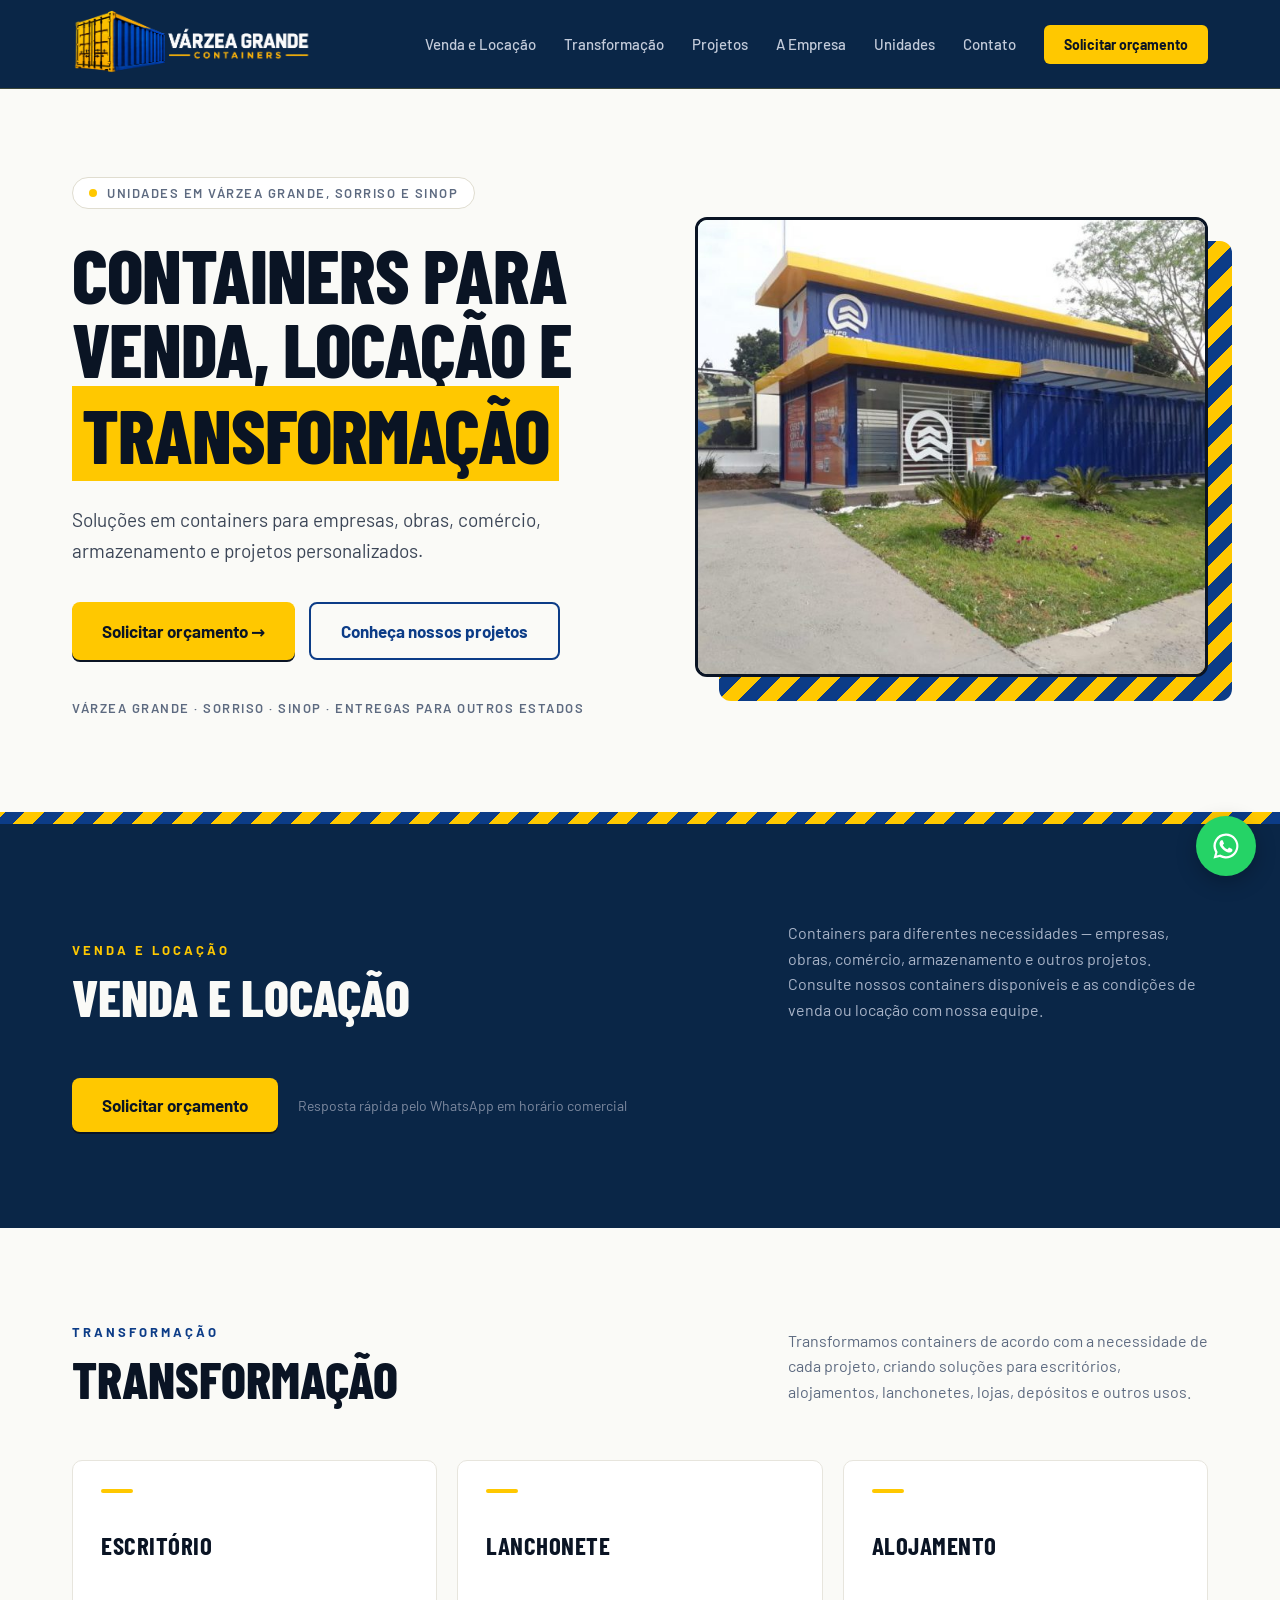
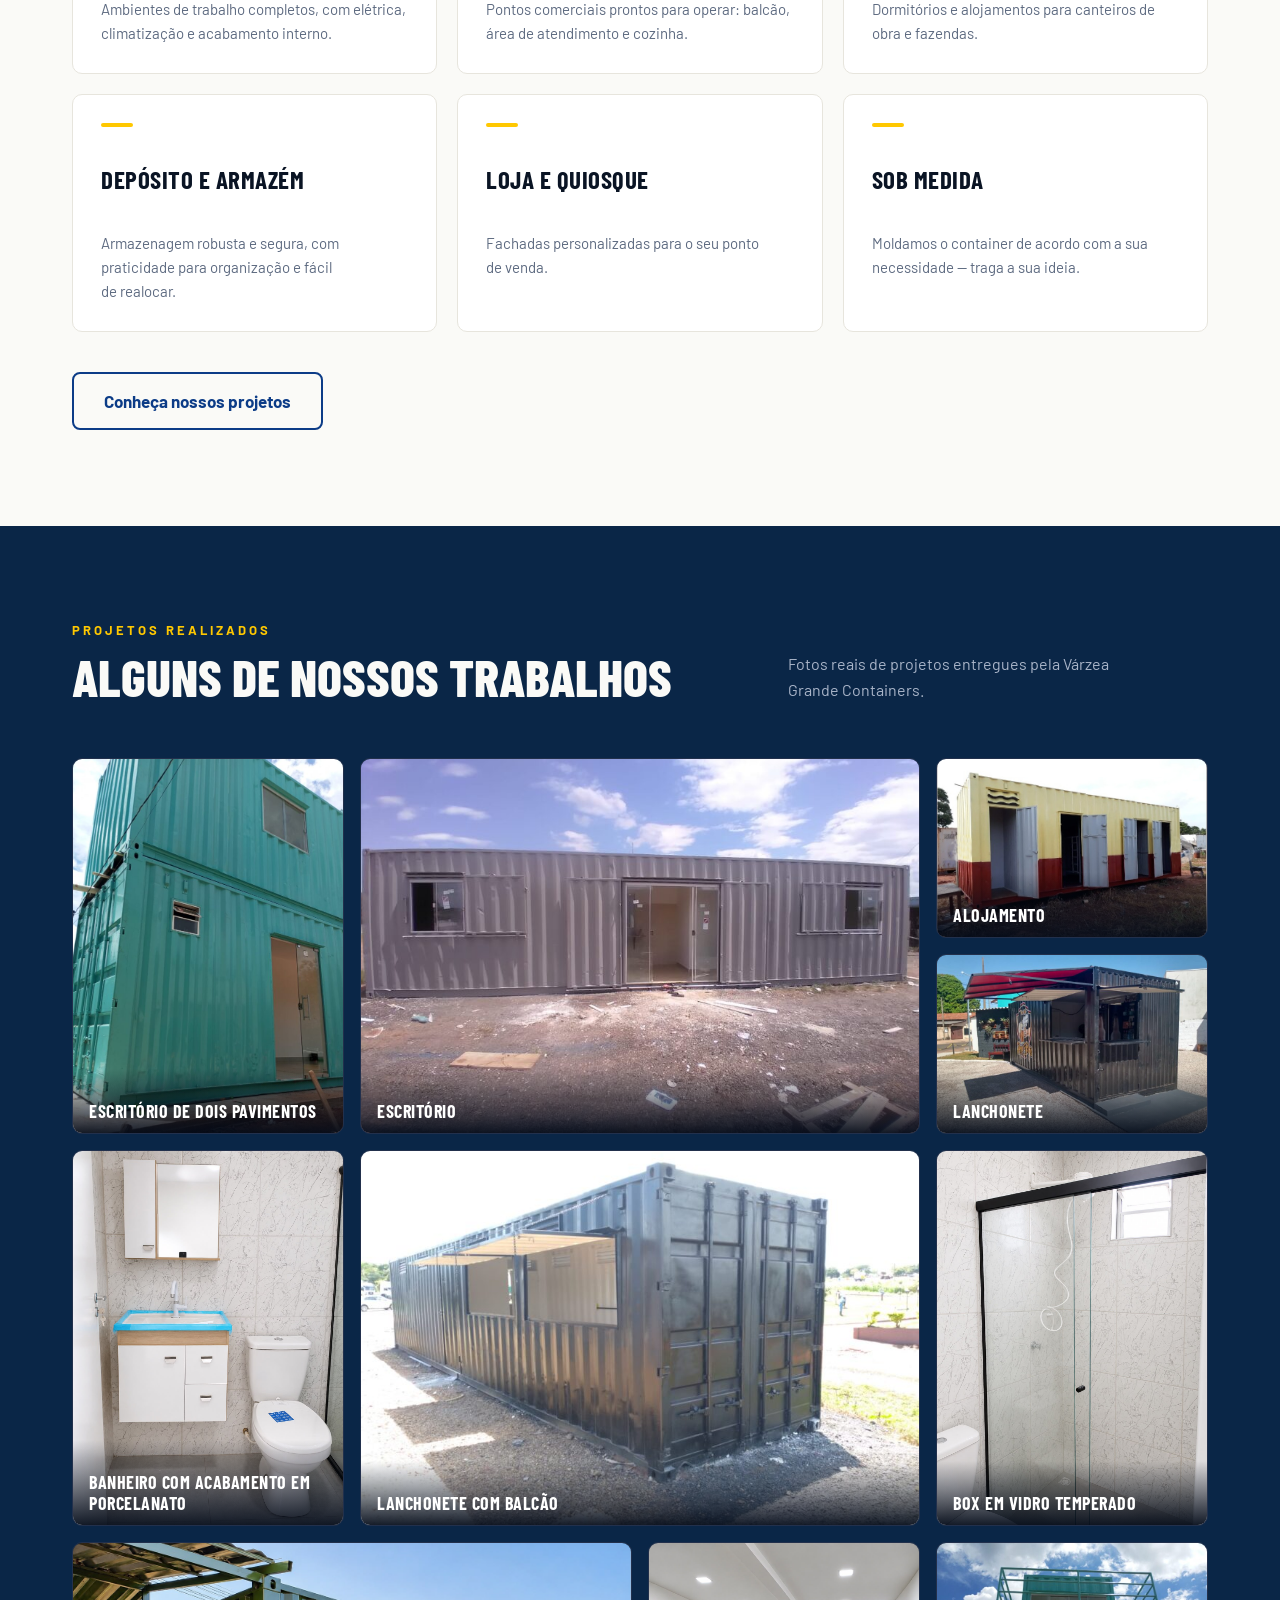
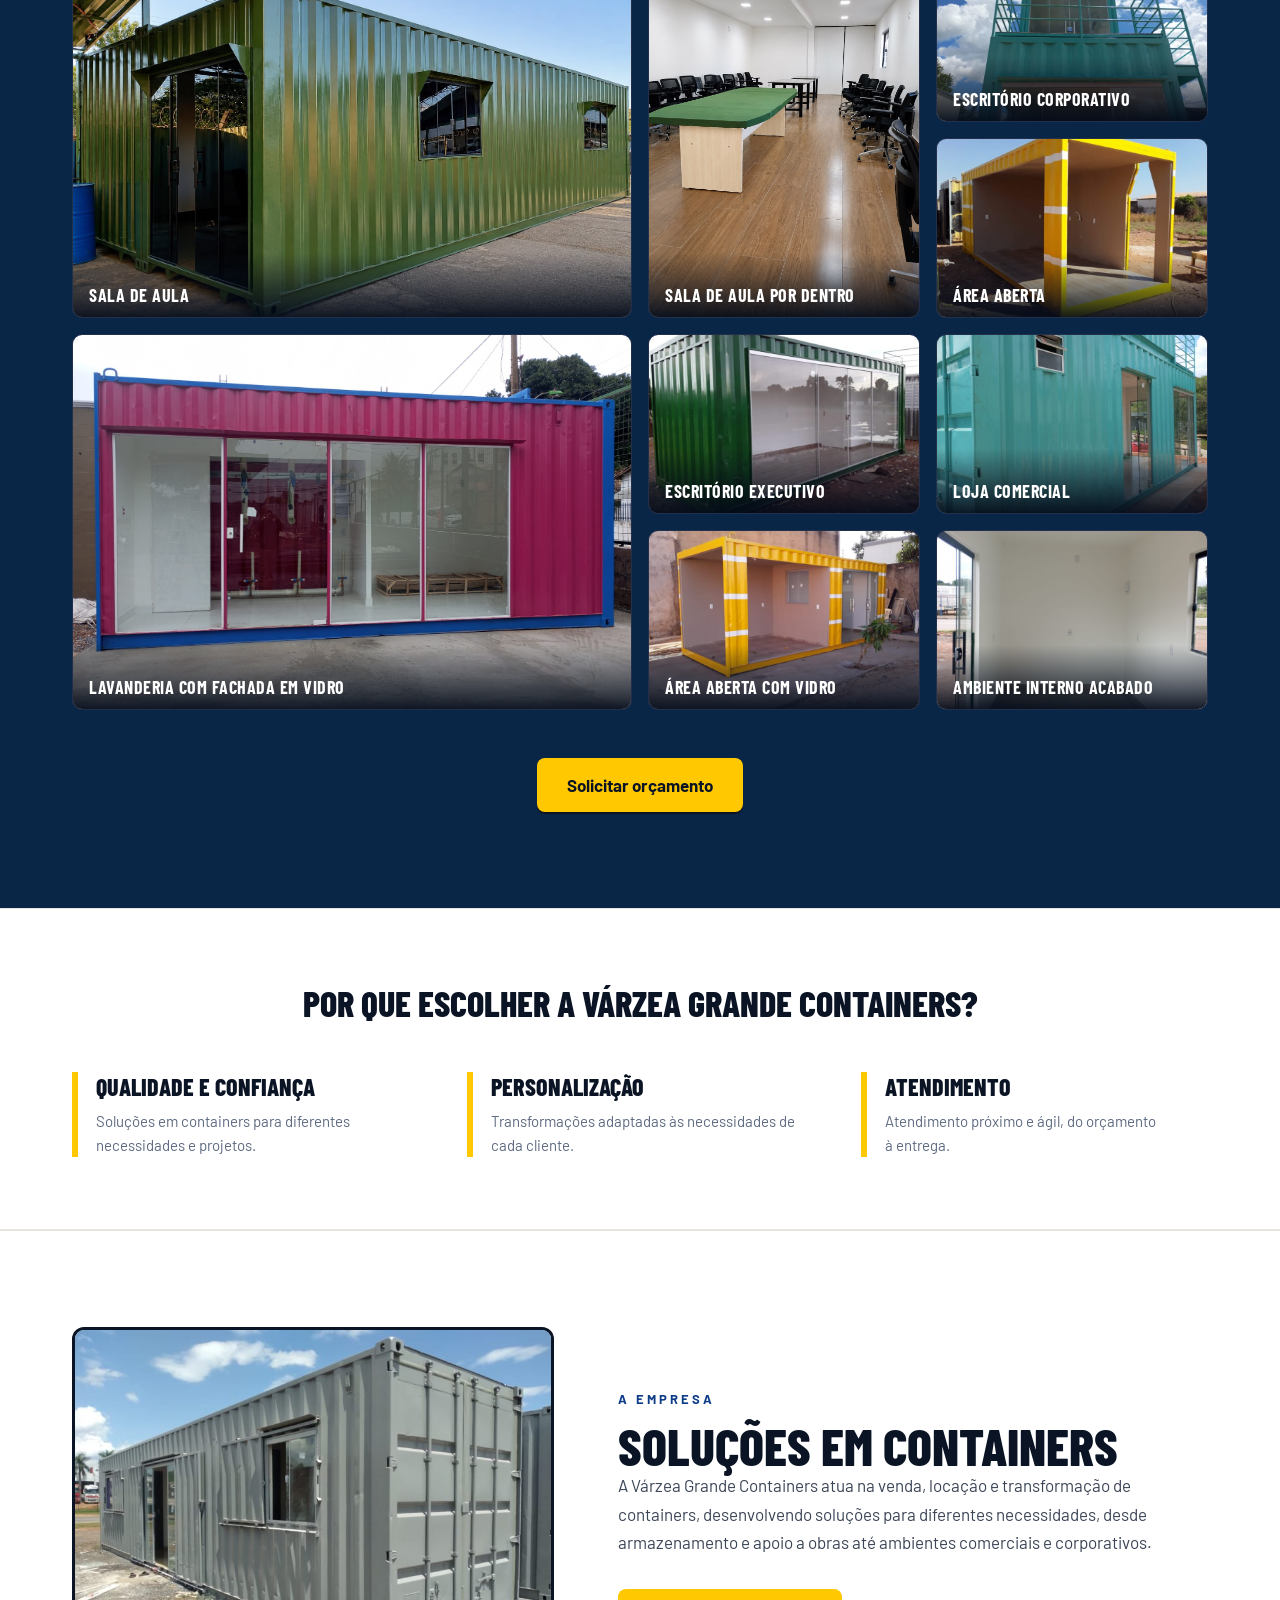
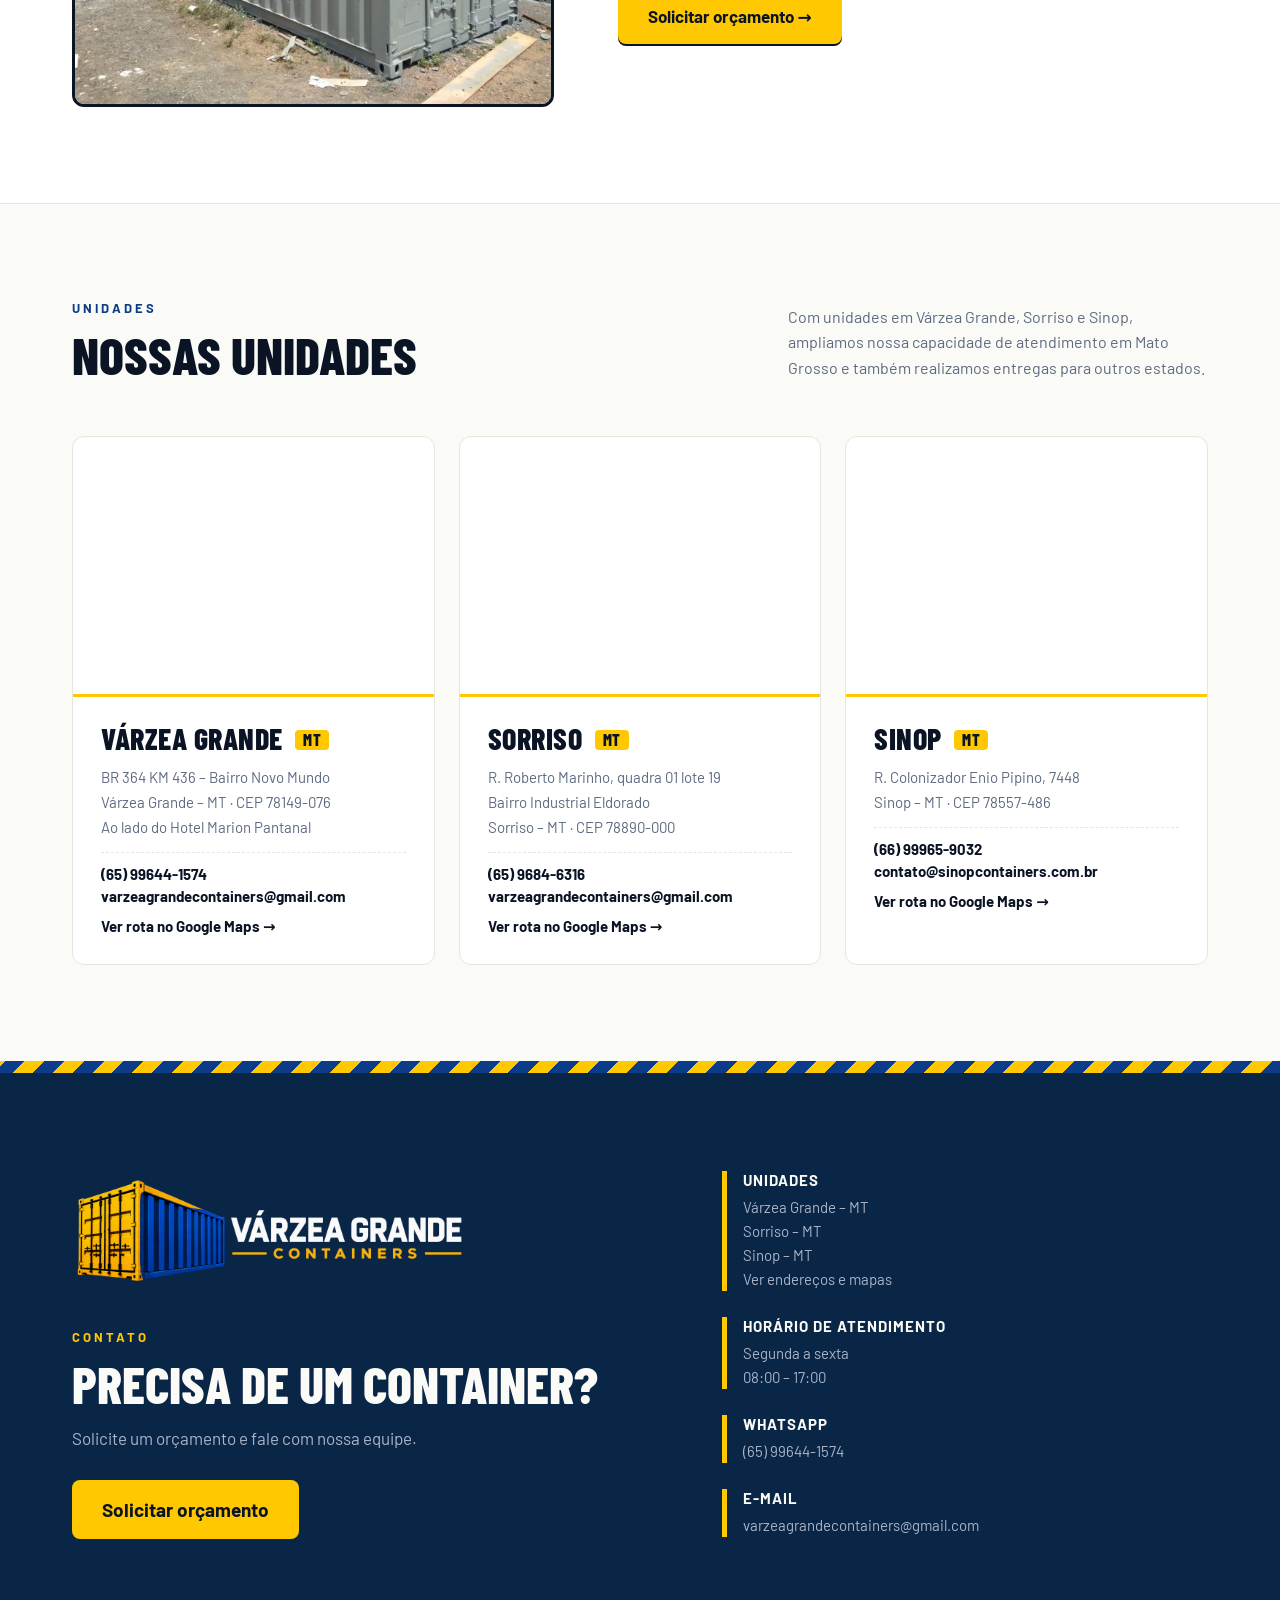
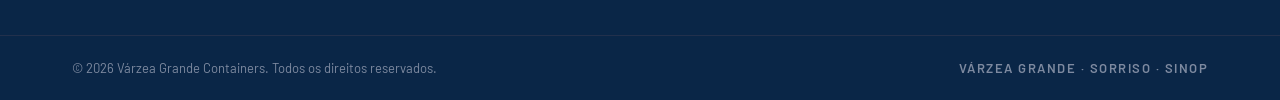
==== commit 04011999: "Aumenta a logo do header Sobe .logo-img de 64px para 80px no desktop e de 48px para 60px no mobile. " ====
--- a/index.html
+++ b/index.html
@@ -138,7 +138,7 @@
   <header class="header">
     <div class="header-inner">
       <a href="#topo" class="logo">
-        <img src="assets/logo-h-dark.png" alt="Várzea Grande Containers" class="logo-img" width="2122" height="647">
+        <img src="assets/logo-h-dark.png" alt="Várzea Grande Containers" class="logo-img" width="2172" height="724">
       </a>
       <button class="menu-toggle" aria-label="Abrir menu">
         <span></span><span></span><span></span>
@@ -453,7 +453,7 @@
     <div class="contato-divider-top"></div>
     <div class="container contato-inner">
       <div class="contato-info">
-        <img src="assets/logo-h-dark.png" alt="Várzea Grande Containers — logo" class="contato-logo" loading="lazy" width="2122" height="647">
+        <img src="assets/logo-h-dark.png" alt="Várzea Grande Containers — logo" class="contato-logo" loading="lazy" width="2172" height="724">
         <div class="section-tag">Contato</div>
         <h2 class="section-title section-title--hero">Precisa de um container?</h2>
         <p class="contato-lead">Solicite um orçamento e fale com nossa equipe.</p>
--- a/styles.css
+++ b/styles.css
@@ -51,7 +51,7 @@
   text-decoration: none;
   flex: none;
 }
-.logo-img { height: 64px; width: auto; }
+.logo-img { height: 80px; width: auto; }
 .nav { display: flex; align-items: center; gap: 28px; font-size: 15px; font-weight: 500; }
 .nav-link { text-decoration: none; color: #C3CBDA; transition: color .2s; }
 .nav-link:hover { color: #FFFFFF; }
@@ -652,6 +652,6 @@
   .unidade-mapa-wrap { height: 200px; }
   .container { padding: 0 16px; }
   .section-title { font-size: 32px; }
-  .logo-img { height: 48px; }
+  .logo-img { height: 60px; }
   .contato-logo { height: 88px; margin-bottom: 22px; }
 }
